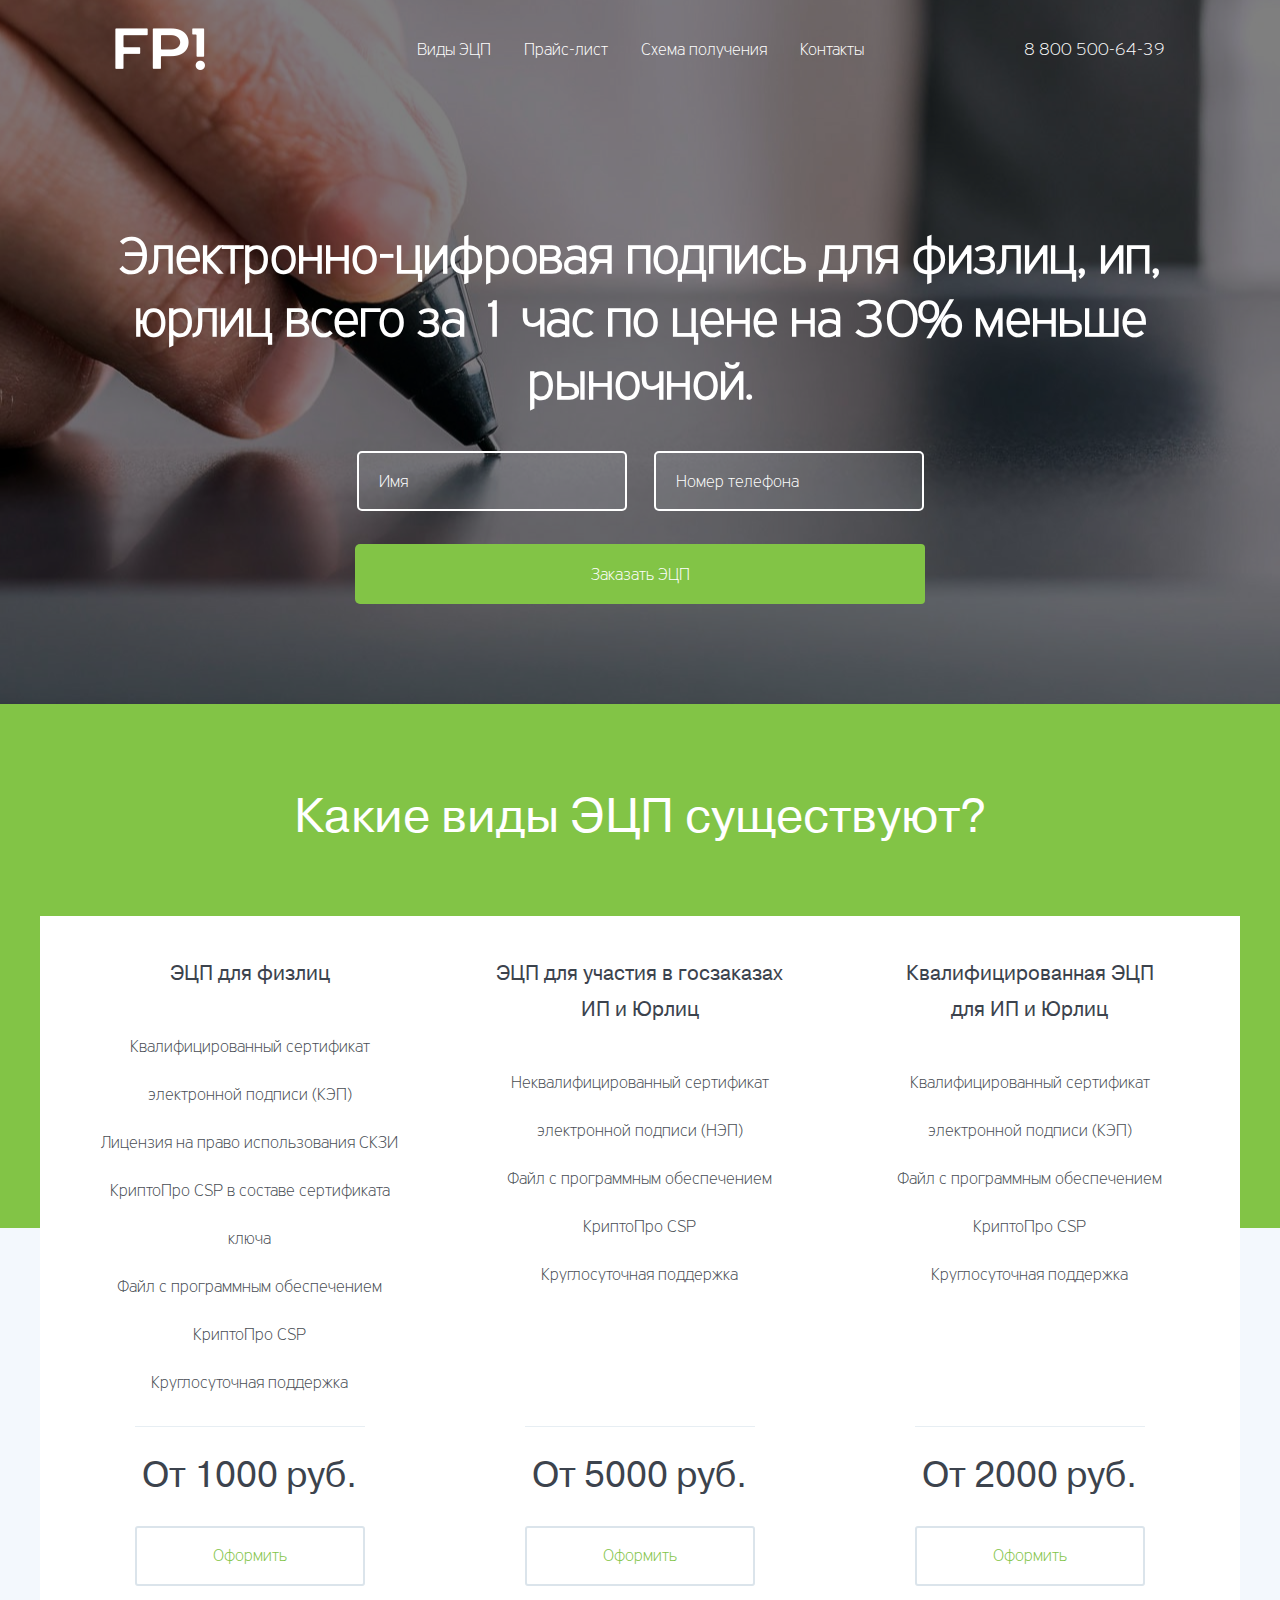
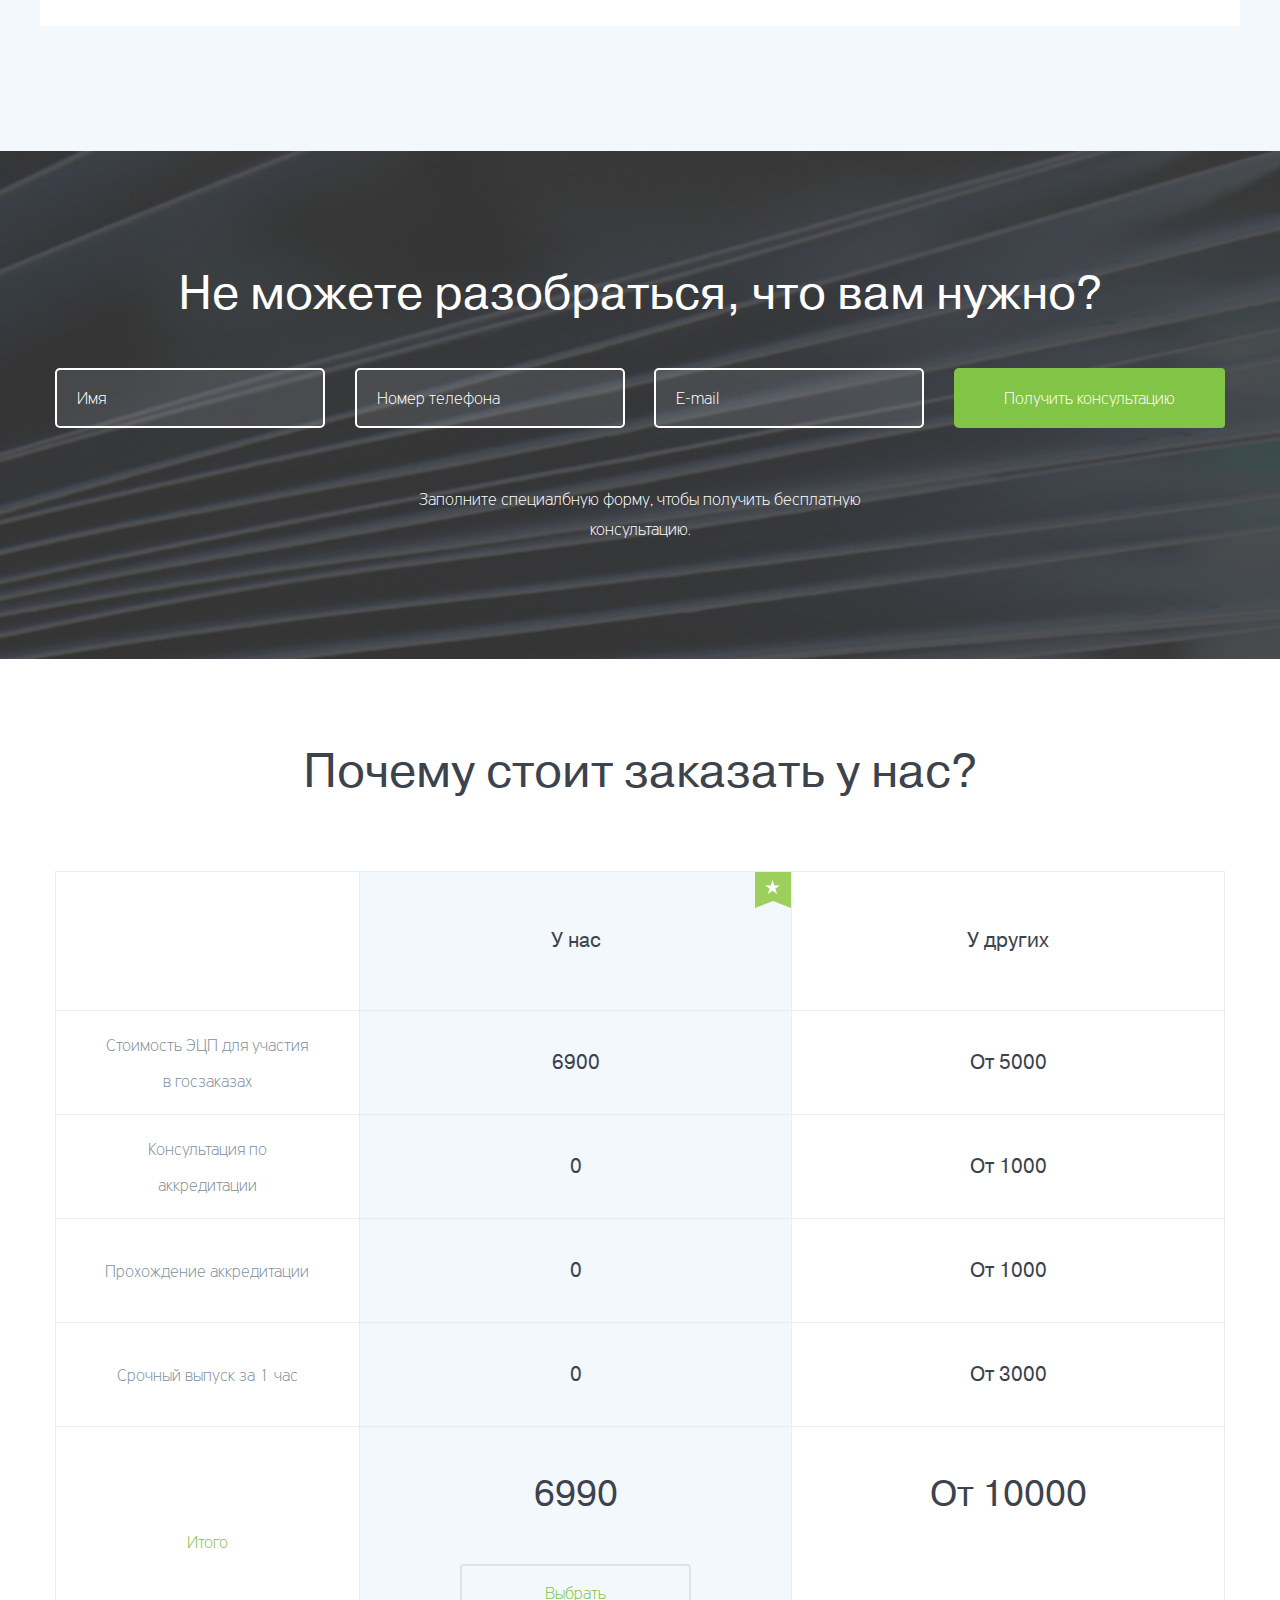
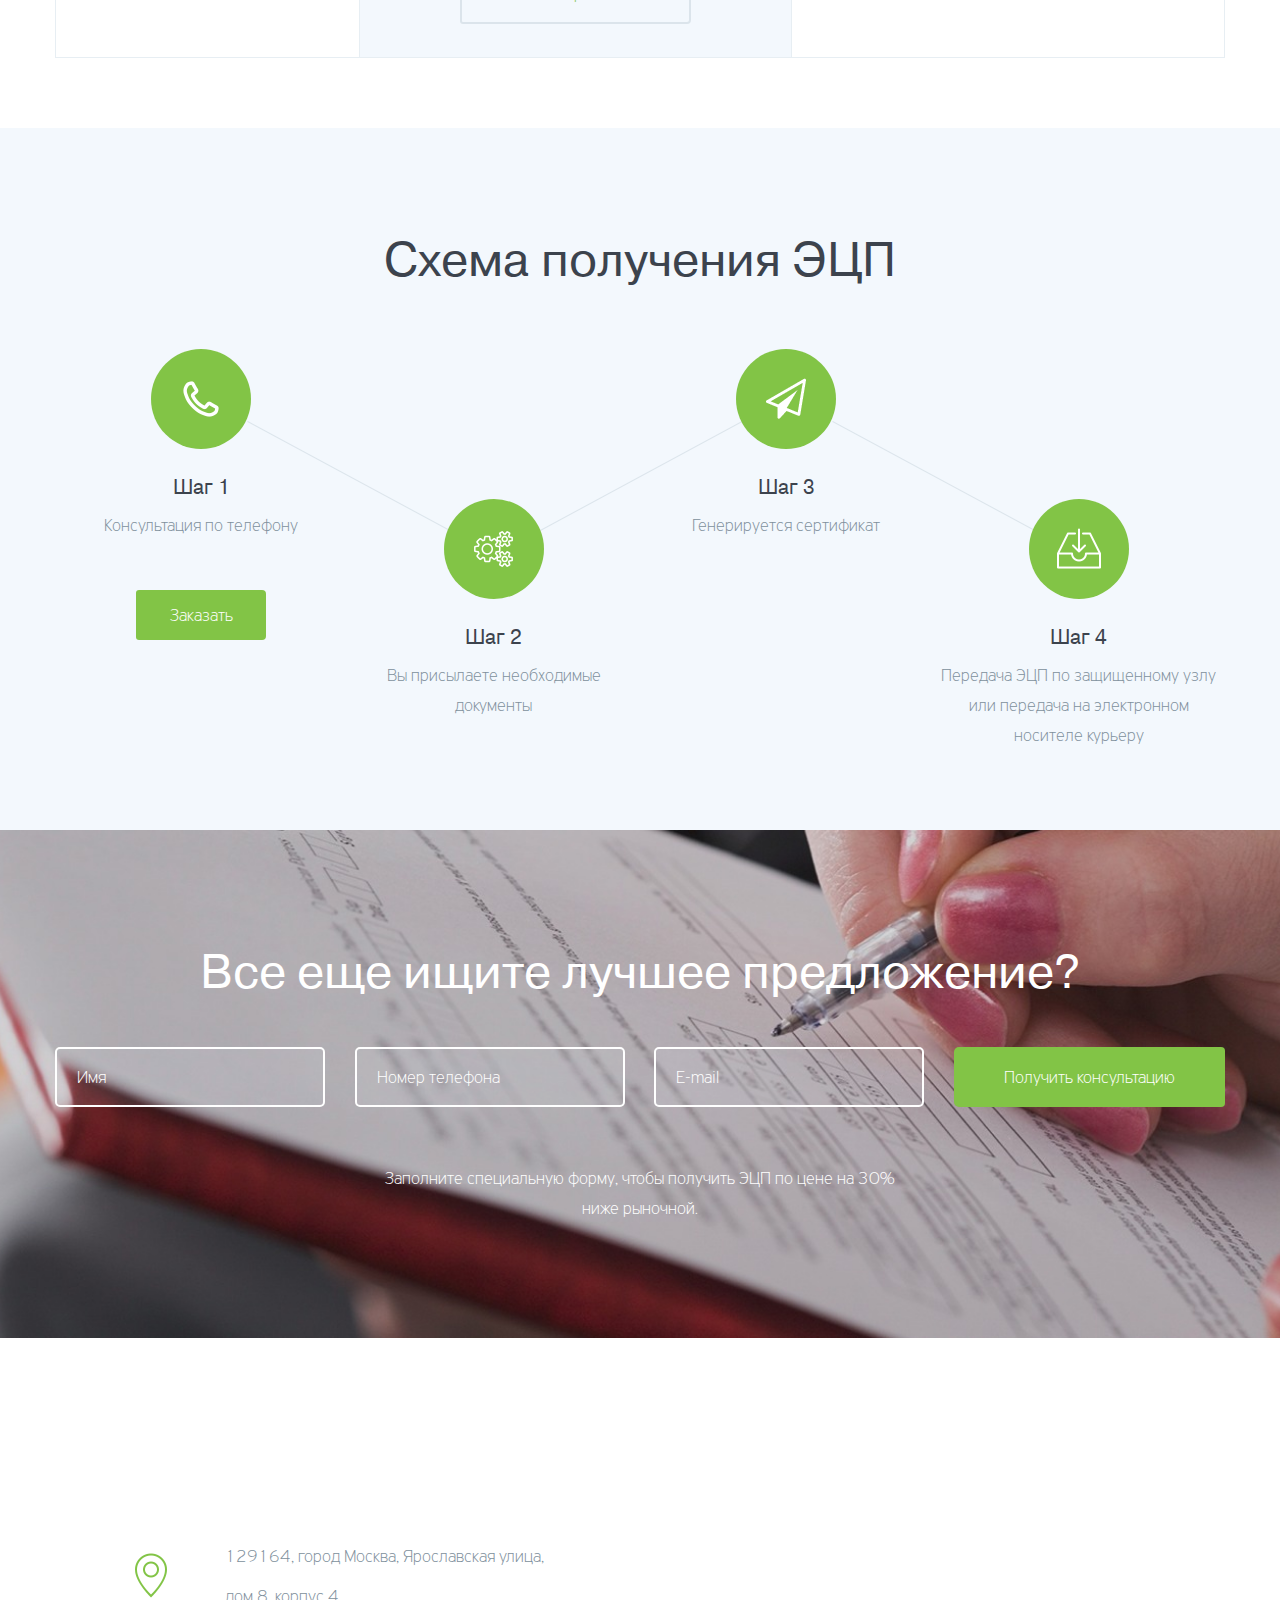
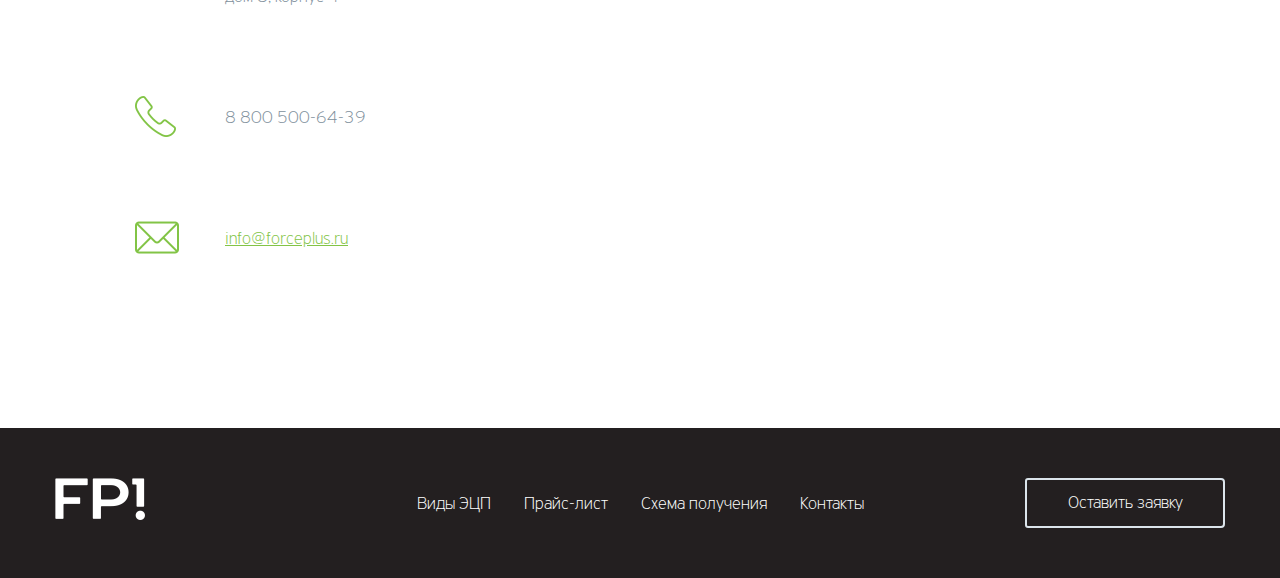
==== index.html @ 92a56b13 "v1 video" ====
<!DOCTYPE html>
<html lang="en">
<head>
	<meta charset="UTF-8">
	<meta http-equiv="X-UA-Compatible" content="IE=edge">
	<meta name="viewport" content="width=device-width">
	<title>video fp</title>
	<link rel="shortcut icon" href="favicon.ico" type="image/x-icon">
	<link rel="icon" href="favicon.ico" type="image/x-icon">
	<link rel="stylesheet" href="fonts/fonts.css">
	<link rel="stylesheet" href="css/style.css">
	<link rel="stylesheet" href="fancybox/jquery.fancybox.css">
	<script src="https://ajax.googleapis.com/ajax/libs/jquery/2.1.4/jquery.min.js"></script>
	<!--[if lt IE 9]>
	<script src="https://oss.maxcdn.com/html5shiv/3.7.2/html5shiv.min.js">
	</script><script src="https://oss.maxcdn.com/respond/1.4.2/respond.min.js"></script>
	<![endif]-->
</head>
<body>

	<header>
		<div class="black-line">
			<div class="wrapper">
				<ul class="nav">
					<li><a href="#c1" class="scr">Виды ЭЦП</a></li>
					<li><a href="#c2" class="scr">Прайс-лист</a></li>
					<li><a href="#c3" class="scr">Схема получения</a></li>
					<li><a href="#c4" class="scr">Контакты</a></li>
				</ul>
				<a href="index.html" class="logo"><img src="img/logo.png" alt="" width="90" height="42"></a>
				<a href="tel:88005006439" class="phone-number">8 800 500-64-39</a>
			</div>
		</div>
		<div class="wrapper">
			<h1>Электронно-цифровая подпись для физлиц, ип, юрлиц всего за 1 час по цене на 30% меньше рыночной.</h1>
			<form class="form header-form" method="post" id="feedback-valid-1" action="sendmail.php">
				<input type="text" name="name" placeholder="Имя">  
				<input type="tel" name="phone" class="mask" placeholder="Номер телефона"><br> 
				<input class="btn" type="submit" value="Заказать ЭЦП">
			</form>
		</div>


		<div class="video">
			<video id="video" autoplay loop="true" autoplay poster="img/header.jpg">
				<source src="video/mp4_version.mp4" type="video/mp4" />
				<source src="video/ogv_version.ogv" type="type='video/ogg" />
				<source src="video/webm_version.webm" type="type='video/webm" />
			</video>
    </header>

    <section class="section-1" id="c1">
     <div class="wrapper">
      <div class="title">Какие виды ЭЦП существуют?</div>
    </div>
    <div class="wrapper bg-color">
      <div class="w-33">
       <div class="head">ЭЦП для физлиц</div>
       <ul class="list-1">
        <li>Квалифицированный сертификат электронной подписи (КЭП)</li>
        <li> Лицензия на право использования СКЗИ КриптоПро CSP в составе сертификата ключа</li>
        <li>Файл с программным обеспечением</li>
        <li>КриптоПро CSP</li>
        <li>Круглосуточная поддержка</li>
      </ul>
      <div class="abs">
        <div class="price">От 1000 руб.</div>
        <a href="#call" class="modal-form order js-type">Оформить</a>
      </div>
    </div>
    <div class="w-33">
     <div class="head">ЭЦП для участия в госзаказах ИП и Юрлиц</div>
     <ul class="list-1">
      <li>Неквалифицированный сертификат электронной подписи (НЭП)</li>
      <li>Файл с программным обеспечением</li>
      <li>КриптоПро CSP</li>
      <li>Круглосуточная поддержка</li>
    </ul>
    <div class="abs">
      <div class="price">От 5000 руб.</div>
      <a href="#call" class="modal-form order js-type">Оформить</a>
    </div>
  </div>
  <div class="w-33">
   <div class="head">Квалифицированная ЭЦП<br> для ИП и Юрлиц</div>
   <ul class="list-1">
    <li>Квалифицированный сертификат электронной подписи (КЭП)</li>
    <li>Файл с программным обеспечением</li>
    <li>КриптоПро CSP</li>
    <li>Круглосуточная поддержка</li>
  </ul>
  <div class="abs">
    <div class="price">От 2000 руб.</div>
    <a href="#call" class="modal-form order js-type">Оформить</a>
  </div>
</div>
</div>
</section>

<div class="section forms section-form-1">
 <div class="wrapper">
  <div class="title">Не можете разобраться, что вам нужно?</div>
  <form class="form land-f justify-c" method="post" id="feedback-valid-2" action="sendmail.php">
   <input type="text" name="name" placeholder="Имя">  
   <input type="tel" name="phone" class="mask" placeholder="Номер телефона">
   <input type="email" name="email" placeholder="E-mail">
   <input class="btn" type="submit" value="Получить консультацию">
 </form>
 <div class="notes">Заполните специалбную форму, чтобы получить бесплатную <br>консультацию.</div>
</div>
</div>

<section class="section-2" id="c2">
 <div class="wrapper">
  <div class="title">Почему стоит заказать у нас?</div>
  <table class="table">
   <tr>
    <td>&nbsp;</td>
    <td class="stl-1 edit">У нас</td>
    <td class="stl-2">У других</td>
  </tr>
  <tr>
    <td class="stl-0">Стоимость ЭЦП для участия <br>в госзаказах</td>
    <td class="stl-1">6900</td>
    <td class="stl-2">От 5000</td>
  </tr>
  <tr>
    <td class="stl-0">Консультация по <br>аккредитации</td>
    <td class="stl-1">0</td>
    <td class="stl-2">От 1000</td>
  </tr>
  <tr>
    <td class="stl-0">Прохождение аккредитации</td>
    <td class="stl-1">0</td>
    <td class="stl-2">От 1000</td>
  </tr>
  <tr>
    <td class="stl-0">Срочный выпуск за 1 час</td>
    <td class="stl-1">0</td>
    <td class="stl-2">От 3000</td>
  </tr>
  <tr>
    <td rowspan="2" class="result">Итого</td>
    <td class="stl-1"><span class="price-2">6990</span></td>
    <td class="stl-2"><span class="price-2">От 10000</span></td>
  </tr>
  <tr>
    <td class="stl-1"><a href="#call" data-val="6990" class="modal-form choose js-wh">Выбрать</a></td>
    <td class="stl-2"><!-- <a href="#call" data-val="10000" class="modal-form choose js-wh">Выбрать</a> --></td>
  </tr>
</table>
</div>
</section>

<section class="section-3" id="c3">
 <div class="wrapper">
  <div class="title">Схема получения ЭЦП</div>
  <div class="scheme clearfix">
   <div class="w-25">
    <div class="icon-c ic-1"></div>
    <div class="step">Шаг 1<span>Консультация по телефону</span></div>
    <a href="#call" data-val="Схема" class="modal-form order-1 js-wh">Заказать</a>
  </div>
  <div class="w-25">
    <div class="icon-c ic-2"></div>
    <div class="step">Шаг 2<span>Вы присылаете необходимые документы</span></div>
  </div>
  <div class="w-25">
    <div class="icon-c ic-3"></div>
    <div class="step">Шаг 3<span>Генерируется сертификат</span></div>
  </div>
  <div class="w-25">
    <div class="icon-c ic-4"></div>
    <div class="step">Шаг 4<span>Передача ЭЦП по защищенному узлу или передача на электронном носителе курьеру</span></div>
  </div>
</div>
</div>
</section>

<div class="section forms section-form-2">
 <div class="wrapper">
  <div class="title">Все еще ищите лучшее предложение?</div>
  <form class="form land-f justify-c" method="post" id="feedback-valid-3" action="sendmail.php">
   <input type="text" name="name" placeholder="Имя">  
   <input type="tel" name="phone" class="mask" placeholder="Номер телефона">
   <input type="email" name="email" placeholder="E-mail">
   <input class="btn" type="submit" value="Получить консультацию">
 </form>
 <div class="notes">Заполните специальную форму, чтобы получить ЭЦП по цене на 30% <br>ниже рыночной.</div>
</div>
</div>

<div class="map" id="c4">
 <div id="map-canvas"></div>
 <div class="wrapper">
  <div class="contact-block">
   <ul class="address">
    <li class="i-1">129164, город Москва, Ярославская улица, дом 8, корпус 4</li>
    <li class="i-2">8 800 500-64-39</li>
    <li class="i-3"><a href="mailto:info@forceplus.ru">info@forceplus.ru</a></li>
  </ul>
</div>
</div>
</div>

<footer class="black-line">
 <div class="wrapper">
  <ul class="nav">
   <li><a href="#c1" class="scr">Виды ЭЦП</a></li>
   <li><a href="#c2" class="scr">Прайс-лист</a></li>
   <li><a href="#c3" class="scr">Схема получения</a></li>
   <li><a href="#c4" class="scr">Контакты</a></li>
 </ul>
 <a href="index.html" class="logo"><img src="img/logo.png" alt="" width="90" height="42"></a>
 <a href="#call" class="modal-form phone-number btn-1">Оставить заявку</a>
</div>
</footer>

<div id="call" class="form-all hide">
 <img src="img/fthx.jpg" alt="" class="l-b" width="460" height="560">
 <form class="form land-f" method="post" id="feedback-valid-4" action="sendmail.php">
  <div class="n-form">Оставьте заявку <span>Заполните специальную форму, и мы<br>свяжемся с вами в ближайшее время.</span></div>
  <input type="text" name="name" placeholder="Имя">  
  <input type="tel" name="phone" class="mask" placeholder="Номер телефона">
  <input type="email" name="email" placeholder="E-mail">
  <input type="hidden" value="" class="js-val" name="inp">
  <input class="btn" type="submit" value="Оставить заявку">
</form>
</div>


<script src="fancybox/jquery.fancybox.pack.js"></script>
<script src="js/check_ajax.js"></script>       
<script src="js/jquery.maskedinput.js"></script>   
<script src="js/jquery.form.js"></script>       
<script src="js/jquery.validate.js"></script>     
<script src="js/main.js"></script>
<script src="https://api-maps.yandex.ru/2.0-stable/?load=package.standard&lang=ru-RU" type="text/javascript"></script>
<script src="js/yandex.js"></script>
</body>
</html>
---- fonts/fonts.css ----
@font-face {
  font-family: 'PFHighwaySansPro-Thin';
  src: url('PFHighwaySansPro-Thin.woff') format('woff'),
       url('PFHighwaySansPro-Thin.ttf') format('truetype'),
       url('PFHighwaySansPro-Thin.svg#PFHighwaySansPro-Thin') format('svg');
  font-weight: normal;
  font-style: normal;
}


@font-face {
  font-family: 'PragmaticaWeb-Book';
  src: url('PragmaticaWeb-Book.woff') format('woff'),
       url('PragmaticaWeb-Book.ttf') format('truetype'),
       url('PragmaticaWeb-Book.svg#PragmaticaWeb-Book') format('svg');
  font-weight: normal;
  font-style: normal;
}
---- css/style.css ----
/*@import url(https://fonts.googleapis.com/css?family=Roboto:500&subset=latin,cyrillic);
*//*! normalize.css v4.1.1 | MIT License | github.com/necolas/normalize.css */
/**
 * 1. Change the default font family in all browsers (opinionated).
 * 2. Prevent adjustments of font size after orientation changes in IE and iOS.
 */
 html {
 	font-family: sans-serif;
 	/* 1 */
 	-ms-text-size-adjust: 100%;
 	/* 2 */
 	-webkit-text-size-adjust: 100%;
 	/* 2 */
 }

/**
 * Remove the margin in all browsers (opinionated).
 */
 body {
 	margin: 0;
 }

/* HTML5 display definitions
========================================================================== */
/**
 * Add the correct display in IE 9-.
 * 1. Add the correct display in Edge, IE, and Firefox.
 * 2. Add the correct display in IE.
 */
 article,
 aside,
 details,
 figcaption,
 figure,
 footer,
 header,
 main,
 menu,
 nav,
 section,
 summary {
 	/* 1 */
 	display: block;
 }

/**
 * Add the correct display in IE 9-.
 */
 audio,
 canvas,
 progress,
 video {
 	display: inline-block;
 }

/**
 * Add the correct display in iOS 4-7.
 */
 audio:not([controls]) {
 	display: none;
 	height: 0;
 }

/**
 * Add the correct vertical alignment in Chrome, Firefox, and Opera.
 */
 progress {
 	vertical-align: baseline;
 }

/**
 * Add the correct display in IE 10-.
 * 1. Add the correct display in IE.
 */
 template,
 [hidden] {
 	display: none;
 }

/* Links
========================================================================== */
/**
 * 1. Remove the gray background on active links in IE 10.
 * 2. Remove gaps in links underline in iOS 8+ and Safari 8+.
 */
 a {
 	background-color: transparent;
 	/* 1 */
 	-webkit-text-decoration-skip: objects;
 	/* 2 */
 }

/**
 * Remove the outline on focused links when they are also active or hovered
 * in all browsers (opinionated).
 */
 a:active,
 a:hover {
 	outline-width: 0;
 }

/* Text-level semantics
========================================================================== */
/**
 * 1. Remove the bottom border in Firefox 39-.
 * 2. Add the correct text decoration in Chrome, Edge, IE, Opera, and Safari.
 */
 abbr[title] {
 	border-bottom: none;
 	/* 1 */
 	text-decoration: underline;
 	/* 2 */
 	text-decoration: underline dotted;
 	/* 2 */
 }

/**
 * Prevent the duplicate application of `bolder` by the next rule in Safari 6.
 */
 b,
 strong {
 	font-weight: inherit;
 }

/**
 * Add the correct font weight in Chrome, Edge, and Safari.
 */
 b,
 strong {
 	font-weight: bolder;
 }

/**
 * Add the correct font style in Android 4.3-.
 */
 dfn {
 	font-style: italic;
 }

/**
 * Correct the font size and margin on `h1` elements within `section` and
 * `article` contexts in Chrome, Firefox, and Safari.
 */
 h1 {
 	font-size: 2em;
 	margin: 0.67em 0;
 }

/**
 * Add the correct background and color in IE 9-.
 */
 mark {
 	background-color: #ff0;
 	color: #000;
 }

/**
 * Add the correct font size in all browsers.
 */
 small {
 	font-size: 80%;
 }

/**
 * Prevent `sub` and `sup` elements from affecting the line height in
 * all browsers.
 */
 sub,
 sup {
 	font-size: 75%;
 	line-height: 0;
 	position: relative;
 	vertical-align: baseline;
 }

 sub {
 	bottom: -0.25em;
 }

 sup {
 	top: -0.5em;
 }

/* Embedded content
========================================================================== */
/**
 * Remove the border on images inside links in IE 10-.
 */
 img {
 	border-style: none;
 }

/**
 * Hide the overflow in IE.
 */
 svg:not(:root) {
 	overflow: hidden;
 }

/* Grouping content
========================================================================== */
/**
 * 1. Correct the inheritance and scaling of font size in all browsers.
 * 2. Correct the odd `em` font sizing in all browsers.
 */
 code,
 kbd,
 pre,
 samp {
 	font-family: monospace, monospace;
 	/* 1 */
 	font-size: 1em;
 	/* 2 */
 }

/**
 * Add the correct margin in IE 8.
 */
 figure {
 	margin: 1em 40px;
 }

/**
 * 1. Add the correct box sizing in Firefox.
 * 2. Show the overflow in Edge and IE.
 */
 hr {
 	box-sizing: content-box;
 	/* 1 */
 	height: 0;
 	/* 1 */
 	overflow: visible;
 	/* 2 */
 }

/* Forms
========================================================================== */
/**
 * 1. Change font properties to `inherit` in all browsers (opinionated).
 * 2. Remove the margin in Firefox and Safari.
 */
 button,
 input,
 select,
 textarea {
 	font: inherit;
 	/* 1 */
 	margin: 0;
 	/* 2 */
 }

/**
 * Restore the font weight unset by the previous rule.
 */
 optgroup {
 	font-weight: bold;
 }

/**
 * Show the overflow in IE.
 * 1. Show the overflow in Edge.
 */
 button,
 input {
 	/* 1 */
 	overflow: visible;
 }

/**
 * Remove the inheritance of text transform in Edge, Firefox, and IE.
 * 1. Remove the inheritance of text transform in Firefox.
 */
 button,
 select {
 	/* 1 */
 	text-transform: none;
 }

/**
 * 1. Prevent a WebKit bug where (2) destroys native `audio` and `video`
 *    controls in Android 4.
 * 2. Correct the inability to style clickable types in iOS and Safari.
 */
 button,
 html [type="button"],
 [type="reset"],
 [type="submit"] {
 	-webkit-appearance: button;
 	/* 2 */
 }

/**
 * Remove the inner border and padding in Firefox.
 */
 button::-moz-focus-inner,
 [type="button"]::-moz-focus-inner,
 [type="reset"]::-moz-focus-inner,
 [type="submit"]::-moz-focus-inner {
 	border-style: none;
 	padding: 0;
 }

/**
 * Restore the focus styles unset by the previous rule.
 */
 button:-moz-focusring,
 [type="button"]:-moz-focusring,
 [type="reset"]:-moz-focusring,
 [type="submit"]:-moz-focusring {
 	outline: 1px dotted ButtonText;
 }

/**
 * Change the border, margin, and padding in all browsers (opinionated).
 */
 fieldset {
 	border: 1px solid #c0c0c0;
 	margin: 0 2px;
 	padding: 0.35em 0.625em 0.75em;
 }

/**
 * 1. Correct the text wrapping in Edge and IE.
 * 2. Correct the color inheritance from `fieldset` elements in IE.
 * 3. Remove the padding so developers are not caught out when they zero out
 *    `fieldset` elements in all browsers.
 */
 legend {
 	box-sizing: border-box;
 	/* 1 */
 	color: inherit;
 	/* 2 */
 	display: table;
 	/* 1 */
 	max-width: 100%;
 	/* 1 */
 	padding: 0;
 	/* 3 */
 	white-space: normal;
 	/* 1 */
 }

/**
 * Remove the default vertical scrollbar in IE.
 */
 textarea {
 	overflow: auto;
 }

/**
 * 1. Add the correct box sizing in IE 10-.
 * 2. Remove the padding in IE 10-.
 */
 [type="checkbox"],
 [type="radio"] {
 	box-sizing: border-box;
 	/* 1 */
 	padding: 0;
 	/* 2 */
 }

/**
 * Correct the cursor style of increment and decrement buttons in Chrome.
 */
 [type="number"]::-webkit-inner-spin-button,
 [type="number"]::-webkit-outer-spin-button {
 	height: auto;
 }

/**
 * 1. Correct the odd appearance in Chrome and Safari.
 * 2. Correct the outline style in Safari.
 */
 [type="search"] {
 	-webkit-appearance: textfield;
 	/* 1 */
 	outline-offset: -2px;
 	/* 2 */
 }

/**
 * Remove the inner padding and cancel buttons in Chrome and Safari on OS X.
 */
 [type="search"]::-webkit-search-cancel-button,
 [type="search"]::-webkit-search-decoration {
 	-webkit-appearance: none;
 }

/**
 * Correct the text style of placeholders in Chrome, Edge, and Safari.
 */
 ::-webkit-input-placeholder {
 	color: inherit;
 	opacity: 1;
 }

/**
 * 1. Correct the inability to style clickable types in iOS and Safari.
 * 2. Change font properties to `inherit` in Safari.
 */
 ::-webkit-file-upload-button {
 	-webkit-appearance: button;
 	/* 1 */
 	font: inherit;
 	/* 2 */
 }

 ::-webkit-input-placeholder {
 	font-family: 'PFHighwaySansPro-Thin';
 	color: white;
 	font-size: 18px;
 }

 ::-moz-placeholder {
 	font-family: 'PFHighwaySansPro-Thin';
 	color: white;
 	font-size: 18px;
 }

 /* Firefox 19+ */
 :-moz-placeholder {
 	font-family: 'PFHighwaySansPro-Thin';
 	color: white;
 	font-size: 18px;
 }

 /* Firefox 18- */
 :-ms-input-placeholder {
 	font-family: 'PFHighwaySansPro-Thin';
 	color: white;
 	font-size: 18px;
 }

 .form-all ::-webkit-input-placeholder {
 	font-family: 'PFHighwaySansPro-Thin';
 	color: #b5c0ca;
 	font-size: 18px;
 }

 .form-all ::-moz-placeholder {
 	font-family: 'PFHighwaySansPro-Thin';
 	color: #b5c0ca;
 	font-size: 18px;
 }

 /* Firefox 19+ */
 .form-all :-moz-placeholder {
 	font-family: 'PFHighwaySansPro-Thin';
 	color: #b5c0ca;
 	font-size: 18px;
 }

 /* Firefox 18- */
 .form-all :-ms-input-placeholder {
 	font-family: 'PFHighwaySansPro-Thin';
 	color: #b5c0ca;
 	font-size: 18px;
 }

 * {
 	box-sizing: border-box;
 	-moz-box-sizing: border-box;
 	-webkit-box-sizing: border-box;
 }

 .inline-center {
 	text-align: center;
 }

 .left-t {
 	text-align: left;
 }

 .right-t {
 	text-align: right;
 }

 .right {
 	float: right !important;
 }

 .left {
 	float: left !important;
 }

 .clearfix:before, .clearfix:after {
 	content: "";
 	display: table;
 }

 .clearfix:after {
 	clear: both;
 }

 .wrapper:before, .wrapper:after {
 	content: '';
 	display: table;
 }

 .wrapper:after {
 	clear: both;
 }

 .flow-hidden {
 	overflow: hidden;
 }

 body {
 	position: relative;
 	color: #fff;
 	font-family: 'PFHighwaySansPro-Thin';
 	min-width: 1200px;
 }

 .justify-c {
 	font-size: 1px;
 	text-align: justify;
 }
 .justify-c:after {
 	content: '';
 	display: inline-block;
 	width: 100%;
 	height: 0;
 	overflow: hidden;
 }

 .hide {
 	display: none;
 }

 .modal {
 	width: 400px;
 	display: none;
 	padding-left: 40px;
 	padding-right: 40px;
 	font-size: 35px;
 	color: #fff;
 	background: #748fab;
 	text-align: center;
 	padding-bottom: 30px;
 	padding-top: 40px;
 }

 ul {
 	margin: 0;
 	padding: 0;
 }
 ul li {
 	list-style-type: none;
 }

 .wrapper {
 	width: 1200px;
 	margin: 0 auto;
 	padding: 0 15px;
 	position: relative;
 	color: #fff;
 	font-family: 'PFHighwaySansPro-Thin';
 }

 input:not([type=submit]) {
 	width: 270px;
 	height: 60px;
 	padding: 0 10px 0 20px;
 	display: inline-block;
 	background-color: rgba(238, 243, 251, 0.1);
 	outline: none;
 	border: 2px solid white;
 	font-family: 'PFHighwaySansPro-Thin';
 	color: white;
 	font-size: 18px;
 	border-radius: 5px;
 }

 input[type=submit] {
 	display: inline-block;
 	outline: none;
 	border: none;
 	background-color: #82c446;
 	font-family: 'PFHighwaySansPro-Thin';
 	color: white;
 	font-size: 18px;
 	cursor: pointer;
 	border-radius: 5px 4px 4px 5px;
 	position: relative;
 	-webkit-transition: all .15s ease;
 	-moz-transition: all .15s ease;
 	-o-transition: all .15s ease;
 	transition: all .15s ease;
 }
 input[type=submit]:hover {
 	background: #6db82a;
 }
 input[type=submit]:active {
 	-webkit-transform: translateY(1px);
 	-ms-transform: translateY(1px);
 	transform: translateY(1px);
 }

 input.error {
 	border: 2px solid red !important;
 }

 header {
 	position: relative;
 	background: url(../img/header.jpg) center 0 no-repeat;
 	background-size: cover;
 	padding-bottom: 100px;
 }
 header h1 {
 	font-size: 55px;
 	margin: 125px 0 39px;
 	font-family: 'PFHighwaySansPro-Thin';
 	/*font-family: 'Roboto', sans-serif;*/
 	/*font-weight: 500;*/
 	text-align: center;
 }

 header .black-line {
 	background-color: transparent;
 }

 .black-line {
 	background-color: #231f20;
 	padding: 28px 0;
 }

 .logo {
 	float: left;
 	display: block;
 	text-decoration: none;
 	position: relative;
 	z-index: 2;
 }
 .logo img {
 	display: block;
 }

 .phone-number {
 	text-decoration: none;
 	color: #fff;
 	float: right;
 	font-size: 18px;
 	padding: 11px 0;
 	position: relative;
 	z-index: 2;
 }
 .phone-number:hover {
 	text-decoration: underline;
 }

 .nav {
 	position: absolute;
 	padding: 11px 0;
 	width: 100%;
 	left: 0;
 	right: 0;
 	top: 0;
 	text-align: center;
 }
 .nav li {
 	display: inline-block;
 	margin: 0 15px;
 }
 .nav li a {
 	color: white;
 	font-size: 18px;
 	text-decoration: none;
 }
 .nav li a:hover {
 	text-decoration: underline;
 }

 .header-form {
 	text-align: center;
 }
 .header-form input:not([type=submit]) {
 	margin: 0 12px 33px;
 }
 .header-form input[type=submit] {
 	width: 570px;
 	height: 60px;
 }

 .title {
 	font-size: 48px;
 	text-align: center;
 	font-family: 'PragmaticaWeb-Book';
 }

 .section-1 {
 	position: relative;
 	padding-bottom: 125px;
 }
 .section-1 .wrapper {
 	z-index: 2;
 }
 .section-1 .title {
 	padding: 80px 0 65px;
 }
 .section-1:before, .section-1:after {
 	z-index: 1;
 	content: '';
 	position: absolute;
 	width: 100%;
 	height: 50%;
 	left: 0;
 	right: 0;
 }
 .section-1:before {
 	top: 0;
 	background-color: #82c446;
 }
 .section-1:after {
 	bottom: 0;
 	background-color: #f3f8fd;
 }

 .w-33 {
 	width: 33.33%;
 	float: left;
 }

 .bg-color {
 	z-index: 2;
 	background: #fff;
 	text-align: center;
 }
 .bg-color .head {
 	margin-bottom: 30px;
 }
 .bg-color .w-33 {
 	padding: 40px 40px 220px;
 	position: relative;
 }
 .bg-color .abs {
 	position: absolute;
 	bottom: 40px;
 	width: 100%;
 	left: 0;
 }
 .bg-color .price {
 	position: relative;
 	padding-top: 32px;
 	margin-bottom: 32px;
 }
 .bg-color .price:before {
 	content: '';
 	position: absolute;
 	display: block;
 	width: 230px;
 	height: 1px;
 	background-color: #e7eef3;
 	margin: 0 auto;
 	top: 0;
 	left: 0;
 	right: 0;
 }

 .head {
 	color: #3c434d;
 	font-size: 20px;
 	line-height: 36px;
 	font-family: 'PragmaticaWeb-Book';
 }

 .list-1 li {
 	color: #484d53;
 	font-size: 18px;
 	line-height: 48px;
 }

 .price {
 	color: #3c434d;
 	font-size: 36px;
 	line-height: 36px;
 	font-family: 'PragmaticaWeb-Book';
 }

 .order {
 	width: 230px;
 	height: 60px;
 	line-height: 55px;
 	border: 2px solid #dbe4eb;
 	border-radius: 3px;
 	text-decoration: none;
 	display: inline-block;
 	color: #82c446;
 	font-size: 18px;
 	font-family: 'PFHighwaySansPro-Thin';
 	-webkit-transition: all .15s ease;
 	-moz-transition: all .15s ease;
 	-o-transition: all .15s ease;
 	transition: all .15s ease;
 }
 .order:hover {
 	background-color: #82c446;
 	color: white;
 	border: 2px solid #82c446;
 }
 .order:active {
 	-webkit-transform: translateY(1px);
 	-ms-transform: translateY(1px);
 	transform: translateY(1px);
 }

 .section-form-1 {
 	background: url(../img/bg-1.jpg) center top no-repeat;
 	background-size: cover;
 }

 .land-f {
 	padding-top: 40px;
 }
 .land-f input[type=submit] {
 	width: 271px;
 	height: 60px;
 }

 .forms {
 	padding: 110px 0 115px;
 }
 .forms .notes {
 	padding-top: 55px;
 }

 .notes {
 	font-size: 18px;
 	line-height: 30px;
 	text-align: center;
 }

 .section-2 {
 	padding-top: 80px;
 	padding-bottom: 70px;
 }
 .section-2 .title {
 	color: #3c434c;
 }

 .table {
 	width: 100%;
 	margin-top: 65px;
 	text-align: center;
 	border-collapse: collapse;
 }
 .table tr:first-child td {
 	padding: 55px 10px;
 }
 .table tr:last-child td {
 	border-top: none;
 	padding: 33px 10px;
 }
 .table tr:nth-last-child(2) td:not(:first-child) {
 	border-bottom: none;
 	padding: 33px 10px 0;
 }
 .table .edit {
 	position: relative;
 }
 .table .edit:before {
 	content: '';
 	display: block;
 	position: absolute;
 	right: 0;
 	top: 0;
 	width: 36px;
 	height: 36px;
 	background: url(../img/edit.png) no-repeat;
 }
 .table td {
 	vertical-align: middle;
 	border: 1px solid #e7eef3;
 	height: 104px;
 }
 .table .stl-0 {
 	color: #80909c;
 	font-size: 18px;
 	line-height: 36px;
 }
 .table .stl-1 {
 	background-color: #f3f8fd;
 	width: 37%;
 	color: #3c434c;
 	font-size: 20px;
 	font-family: 'PragmaticaWeb-Book';
 }
 .table .stl-2 {
 	width: 37%;
 	color: #3c434c;
 	font-size: 20px;
 	font-family: 'PragmaticaWeb-Book';
 }
 .table .result {
 	color: #82c446;
 	font-size: 18px;
 }
 .table .price-2 {
 	font-size: 36px;
 }
 .table .choose {
 	display: inline-block;
 	text-decoration: none;
 	width: 231px;
 	height: 60px;
 	line-height: 55px;
 	border: 2px solid #dbe4eb;
 	border-radius: 3px 4px 4px 3px;
 	color: #82c446;
 	font-size: 18px;
 	font-family: 'PFHighwaySansPro-Thin';
 	text-align: center;
 	-webkit-transition: all .15s ease;
 	-moz-transition: all .15s ease;
 	-o-transition: all .15s ease;
 	transition: all .15s ease;
 }
 .table .choose:hover {
 	background-color: #82c446;
 	color: white;
 	border: 2px solid #82c446;
 }
 .table .choose:active {
 	-webkit-transform: translateY(1px);
 	-ms-transform: translateY(1px);
 	transform: translateY(1px);
 }

 .section-3 {
 	padding: 100px 0 80px;
 	background-color: #f3f8fd;
 }
 .section-3 .title {
 	color: #3c434d;
 }

 .scheme {
 	padding-top: 54px;
 }
 .scheme .w-25:nth-child(odd) .icon-c:before {
 	background: url(../img/line-d.png) no-repeat;
 	right: -205px;
 	top: 72px;
 }
 .scheme .w-25:nth-child(even) {
 	margin-top: 150px;
 }
 .scheme .w-25:nth-child(even) .icon-c:before {
 	background: url(../img/line-up.png) no-repeat;
 	right: -205px;
 	bottom: 68px;
 }
 .scheme .w-25:nth-child(4) .icon-c:before {
 	display: none;
 }
 .scheme .step {
 	color: #3c434d;
 	font-size: 20px;
 	font-family: 'PragmaticaWeb-Book';
 }
 .scheme .step span {
 	display: block;
 	color: #80909c;
 	font-size: 18px;
 	line-height: 30px;
 	font-family: 'PFHighwaySansPro-Thin';
 	margin-top: 8px;
 }
 .scheme .order-1 {
 	margin-top: 50px;
 	position: relative;
 	text-decoration: none;
 	display: inline-block;
 	text-align: center;
 	color: white;
 	font-size: 18px;
 	width: 130px;
 	line-height: 50px;
 	background-color: #82c446;
 	border-radius: 3px 4px 4px 3px;
 	font-family: 'PFHighwaySansPro-Thin';
 }
 .scheme .order-1:hover {
 	background: #6db82a;
 }
 .scheme .order-1:active {
 	-webkit-transform: translateY(1px);
 	-ms-transform: translateY(1px);
 	transform: translateY(1px);
 }

 .w-25 {
 	width: 25%;
 	float: left;
 	text-align: center;
 }

 .icon-c {
 	width: 100px;
 	height: 100px;
 	margin-left: auto;
 	margin-right: auto;
 	margin-bottom: 25px;
 	position: relative;
 	z-index: 2;
 }
 .icon-c:before {
 	content: '';
 	display: block;
 	position: absolute;
 	width: 209px;
 	height: 113px;
 	z-index: 1;
 }
 .icon-c:after {
 	content: '';
 	display: block;
 	position: absolute;
 	top: 0;
 	margin-left: auto;
 	margin-right: auto;
 	left: 0;
 	right: 0;
 	width: 100px;
 	height: 100px;
 	background-color: #82c446;
 	z-index: 2;
 	border-radius: 50%;
 	background-position: center center;
 	background-repeat: no-repeat;
 }

 .ic-1:after {
 	background-image: url(../img/icon-1.png);
 }

 .ic-2:after {
 	background-image: url(../img/icon-2.png);
 }

 .ic-3:after {
 	background-image: url(../img/icon-3.png);
 }

 .ic-4:after {
 	background-image: url(../img/icon-4.png);
 }

 .section-form-2 {
 	background: url(../img/bg-2.jpg) center top no-repeat;
 	background-size: cover;
 }

 .map {
 	height: 690px;
 	position: relative;
 	z-index: 1;
 }
 .map #map-canvas {
 	height: 690px;
 	position: absolute;
 	width: 100%;
 	left: 0;
 	right: 0;
 	top: 0;
 	z-index: 2;
 }

 .contact-block {
 	position: relative;
 	margin-top: 120px;
 	z-index: 3;
 	width: 570px;
 	background-color: white;
 	padding: 70px 80px;
 }
 .contact-block li {
 	color: #80909c;
 	font-size: 18px;
 	line-height: 40px;
 	padding-left: 90px;
 	padding-top: 8px;
 	padding-bottom: 8px;
 	margin-bottom: 65px;
 }
 .contact-block li a {
 	color: #82c446;
 	font-size: 18px;
 	text-decoration: underline;
 }
 .contact-block li a:hover {
 	text-decoration: none;
 }
 .contact-block li:last-child {
 	margin-bottom: 0;
 }
 .contact-block li.i-1 {
 	background: url(../img/i-1.png) left center no-repeat;
 }
 .contact-block li.i-2 {
 	background: url(../img/i-2.png) left center no-repeat;
 }
 .contact-block li.i-3 {
 	background: url(../img/i-3.png) left center no-repeat;
 }

 footer.black-line {
 	padding: 50px 0;
 }
 footer.black-line .nav {
 	padding: 15px 0;
 }
 footer.black-line .btn-1 {
 	text-decoration: none;
 	display: inline-block;
 	width: 200px;
 	height: 50px;
 	line-height: 45px;
 	border: 2px solid #dbe4eb;
 	border-radius: 3px 4px 4px 3px;
 	padding: 0;
 	text-align: center;
 	color: #fff;
 	-webkit-transition: all .15s ease;
 	-moz-transition: all .15s ease;
 	-o-transition: all .15s ease;
 	transition: all .15s ease;
 }
 footer.black-line .btn-1:hover {
 	background: #dbe4eb;
 	color: #000;
 	border: 2px solid #dbe4eb;
 }
 footer.black-line .btn-1:active {
 	-webkit-transform: translateY(1px);
 	-ms-transform: translateY(1px);
 	transform: translateY(1px);
 }

 .form-all {
 	width: 1170px;
 	height: 678px;
 	padding-top: 75px;
 	padding-right: 15px;
 	background-color: white;
 	text-align: center;
 	position: relative;
 }
 .form-all .form {
 	margin-left: 600px;
 	text-align: left;
 }
 .form-all .l-b {
 	position: absolute;
 	bottom: 0;
 	left: 0;
 	display: block;
 }
 .form-all .n-form {
 	font-family: 'PragmaticaWeb-Book';
 	color: #40454e;
 	font-size: 36px;
 }
 .form-all .n-form span {
 	margin-top: 15px;
 	margin-bottom: 21px;
 	display: block;
 	color: #848f9a;
 	font-size: 24px;
 	line-height: 36px;
 	font-family: 'PFHighwaySansPro-Thin';
 }
 .form-all input {
 	margin-bottom: 11px;
 }
 .form-all input:not([type=submit]) {
 	margin-bottom: 28px;
 	color: #000;
 	font-family: 'PFHighwaySansPro-Thin';
 	font-size: 18px;
 	width: 370px;
 	height: 60px;
 	border: 2px solid #dde3ea;
 	border-radius: 3px;
 	background: #fff;
 }
 .form-all input[type=submit] {
 	margin-bottom: 0px;
 	margin-top: 0px;
 	width: 200px;
 }

 header .wrapper {
 	z-index: 2;
 	width: 1080px;
 }

 .video {
 	display: none;
 }

 @media only screen and (min-width: 740px) {
 	.video {
 		display: block;
 		position: absolute;
 		z-index: 1;
 		width: 100%;
 		margin: 0 auto;
 		top: 0;
 		height: 708px;
 		overflow: hidden;
 	}

 	.video video {
 		min-width: 100%;
 		min-height: 100%;
 		width: auto;
 		height: auto;
 		position: absolute;
 		top: 50%;
 		left: 50%;
 		-webkit-transform: translate(-50%, -50%);
 		-ms-transform: translate(-50%, -50%);
 		transform: translate(-50%, -50%);
 	}

 	.video:after {
 		content: '';
 		display: block;
 		position: absolute;
 		left: 0;
 		top: 0;
 		width: 100%;
 		height: 100%;
 		z-index: 2;
 		background: rgba(0, 0, 0, 0.5);
 	}
 }
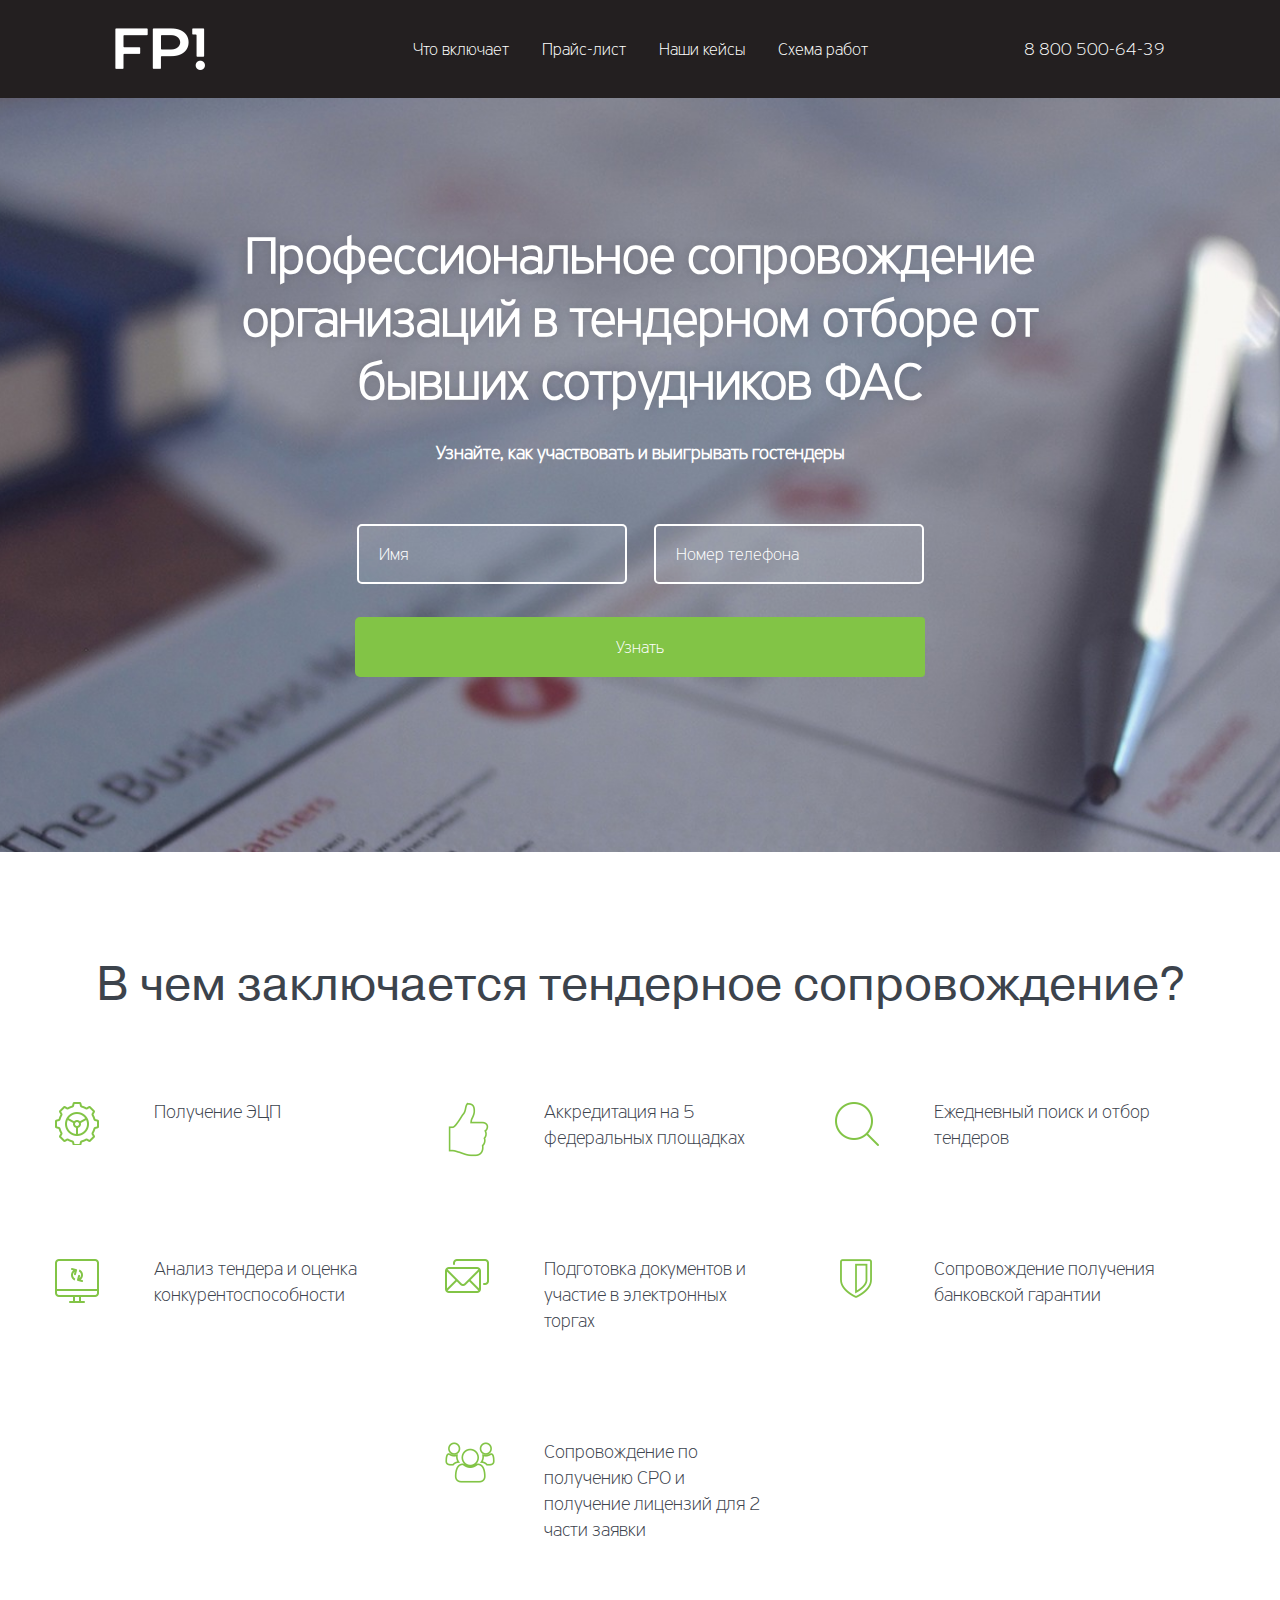
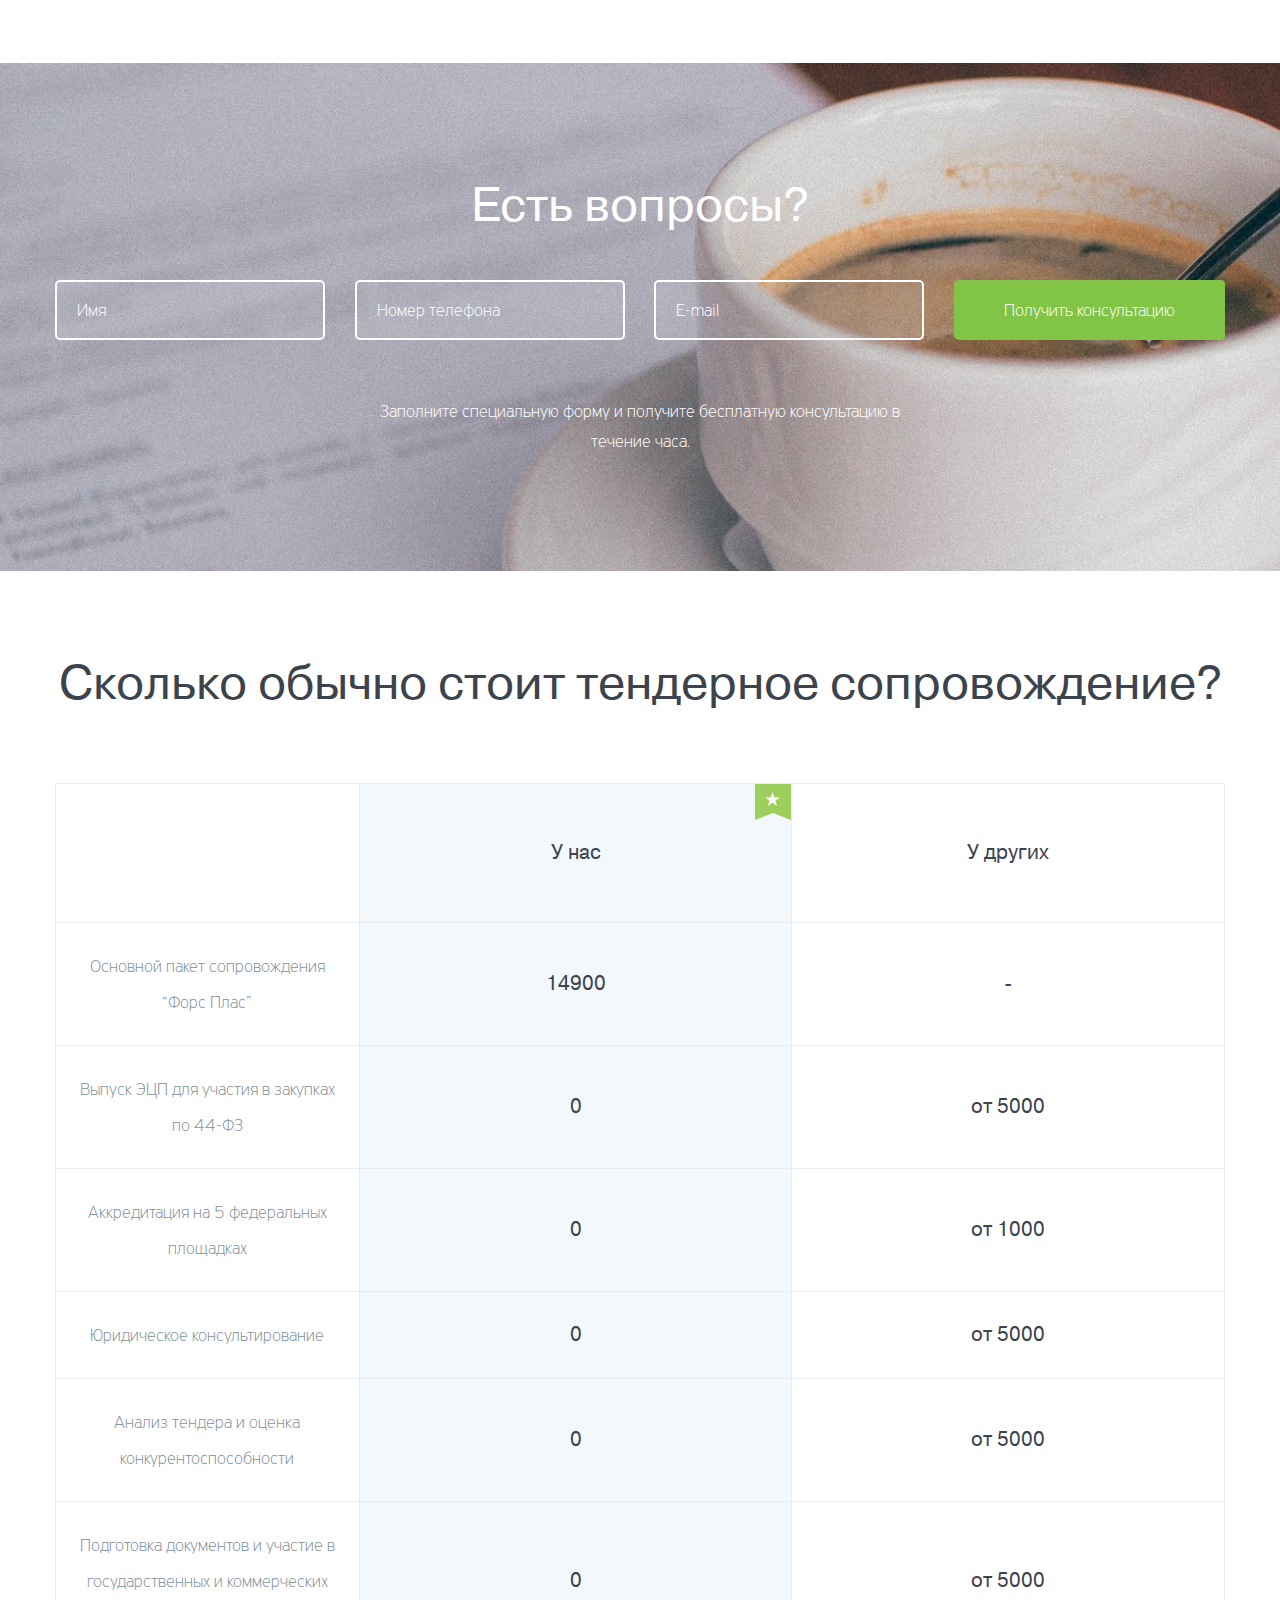
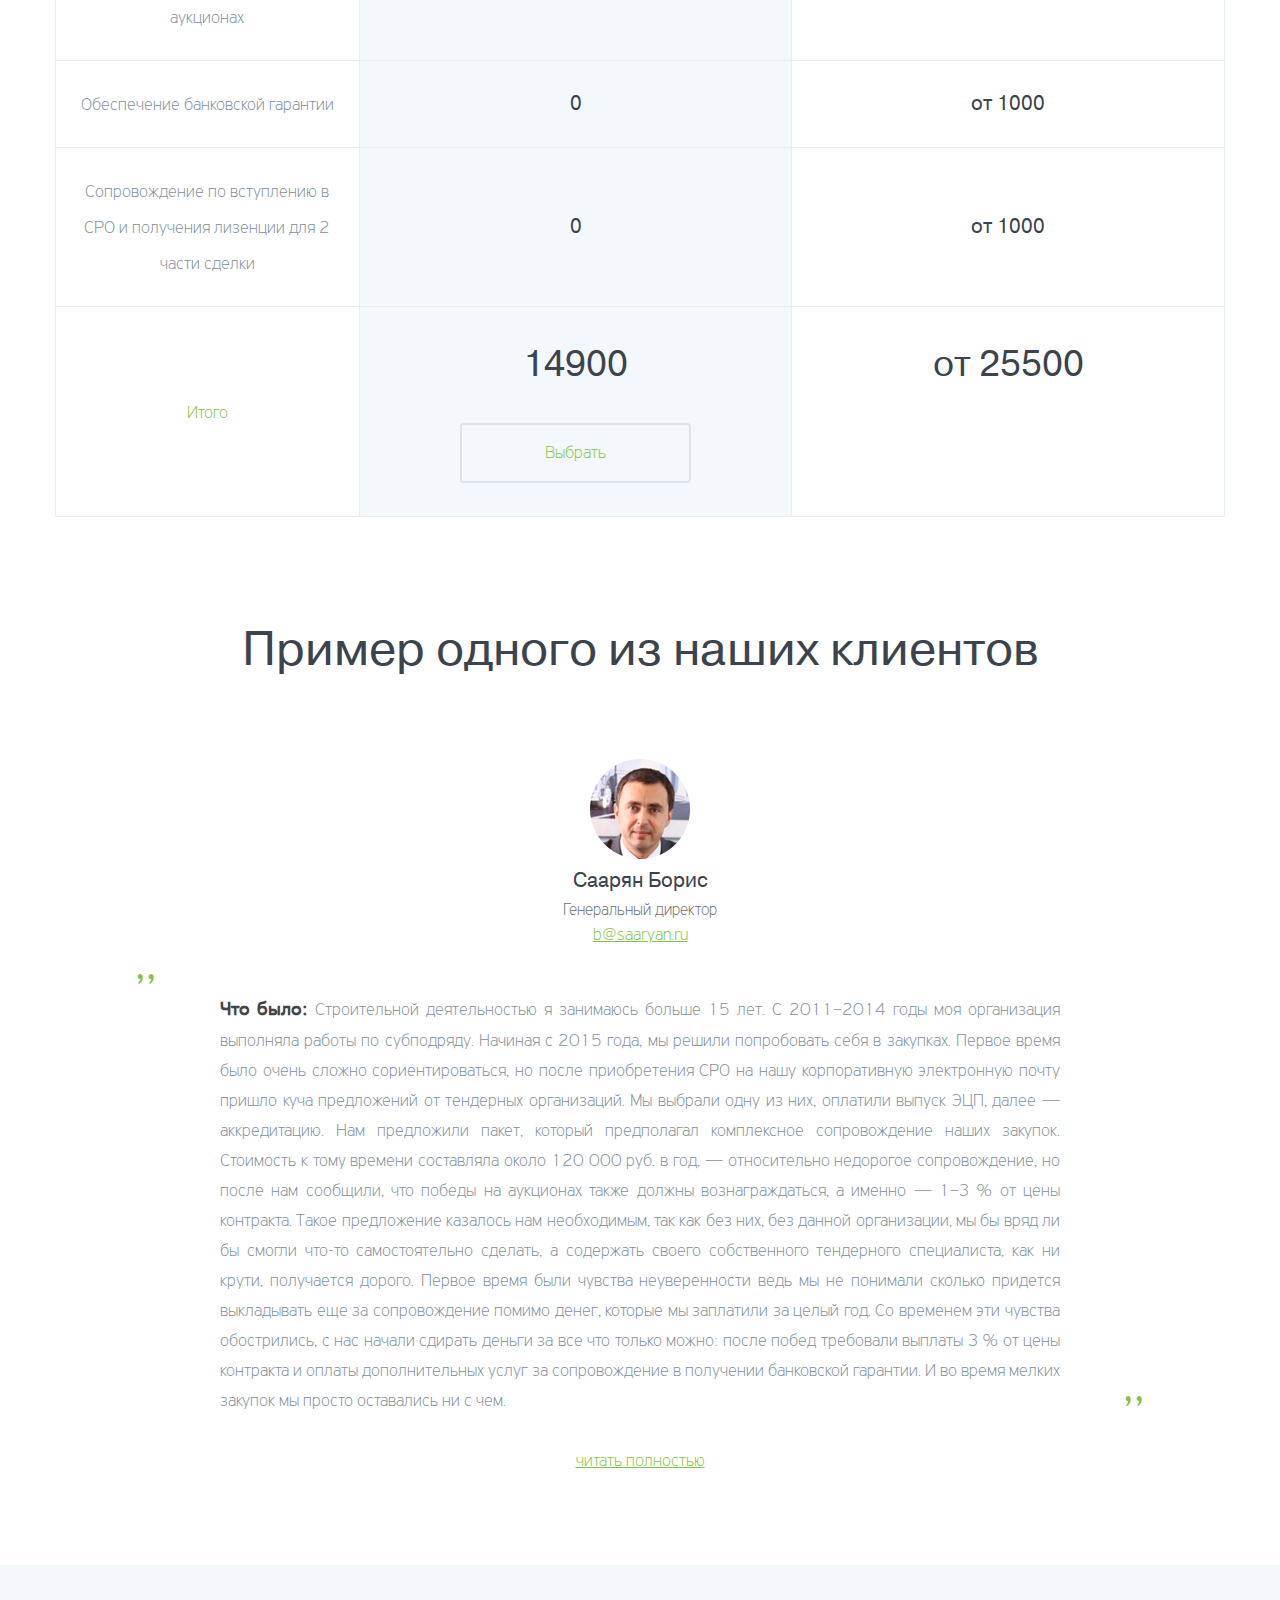
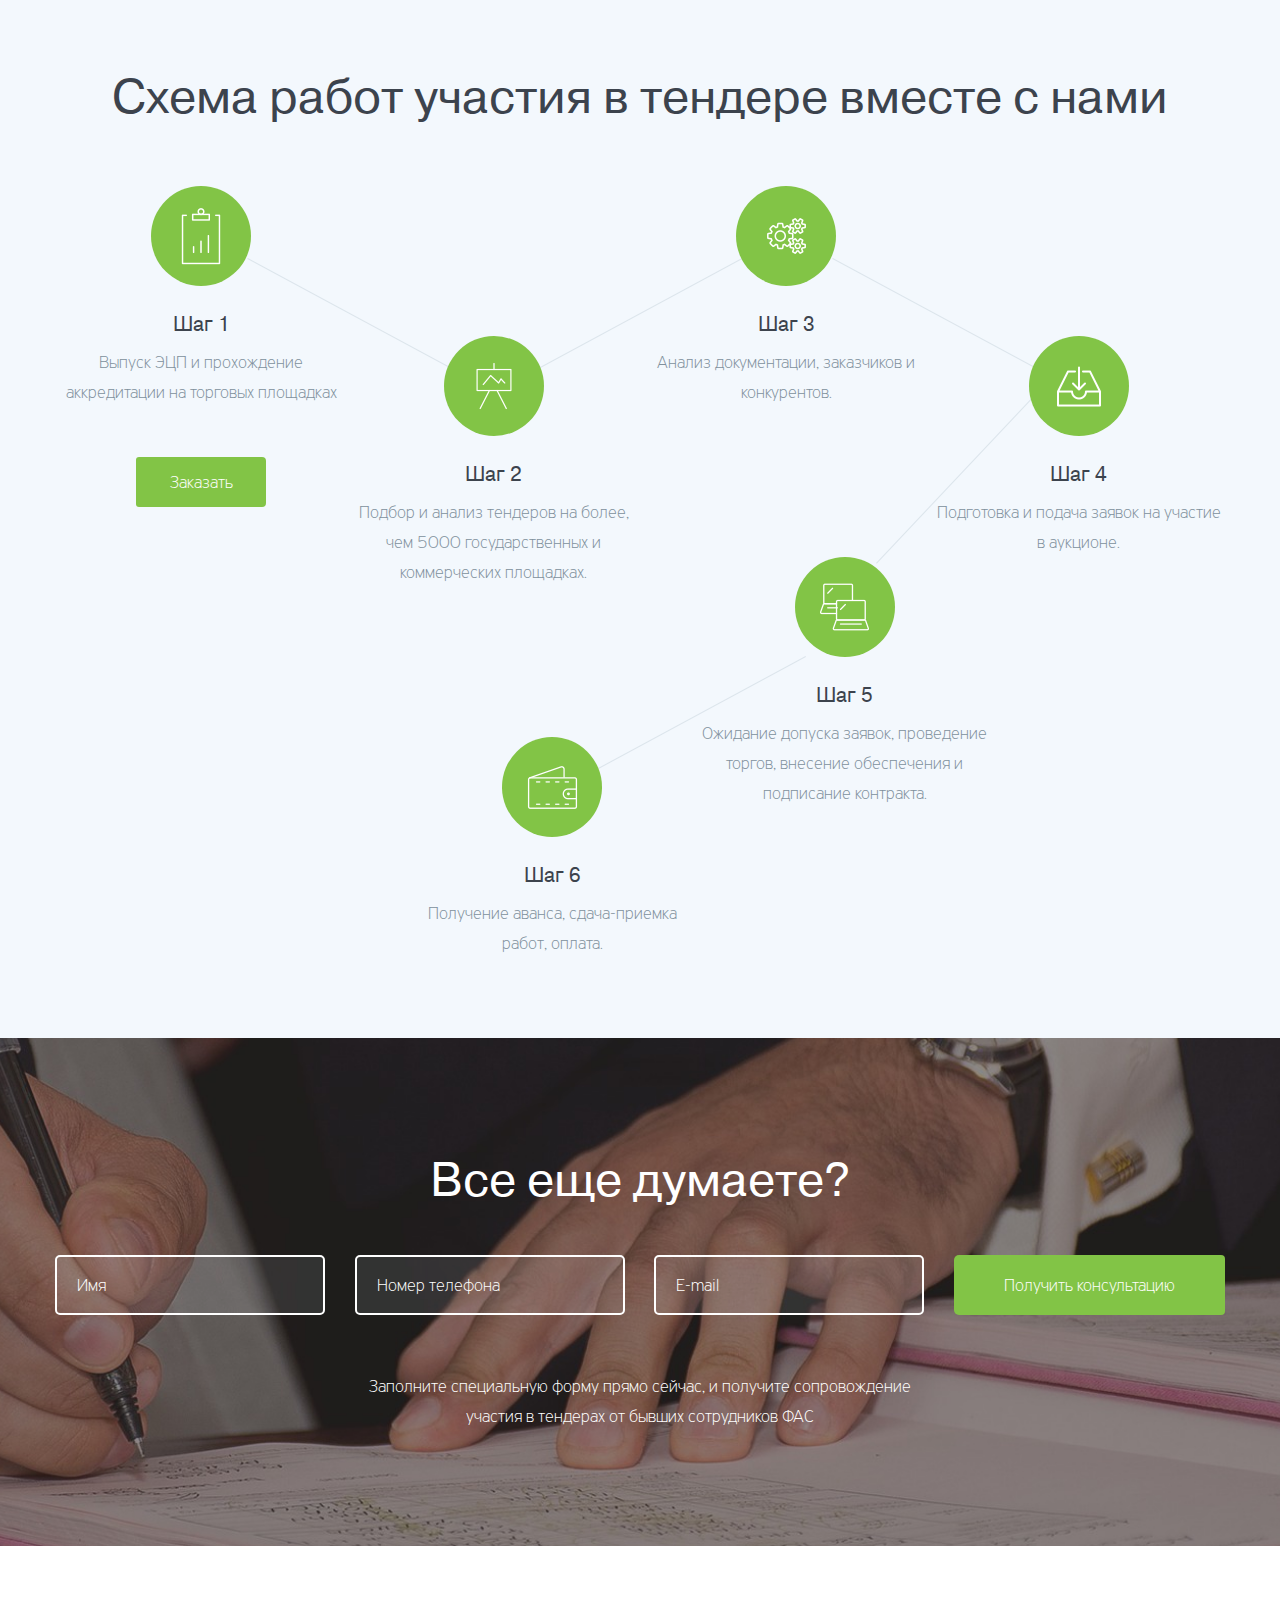
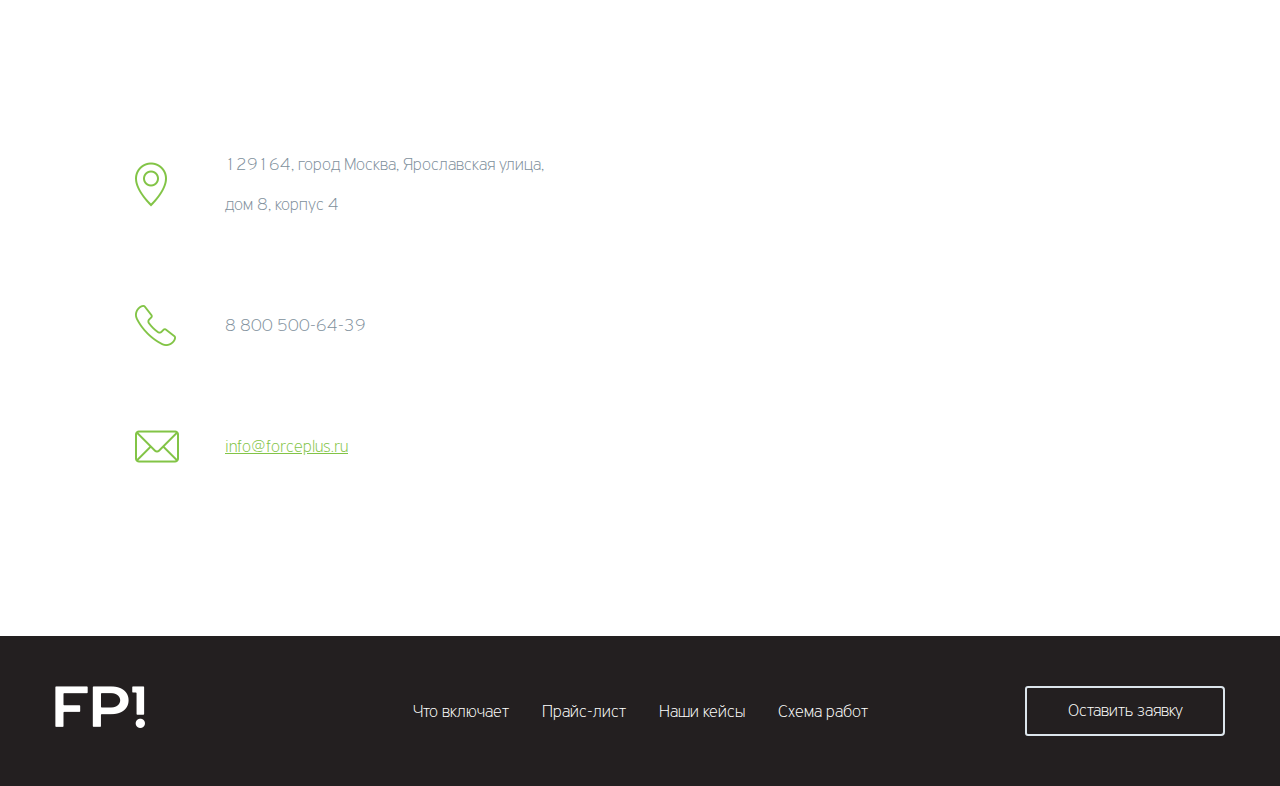
==== commit 60359f4f: "v2" ====
--- a/index.html
+++ b/index.html
@@ -4,13 +4,12 @@
 	<meta charset="UTF-8">
 	<meta http-equiv="X-UA-Compatible" content="IE=edge">
 	<meta name="viewport" content="width=device-width">
-	<title>video fp</title>
+	<title>Document</title>
 	<link rel="shortcut icon" href="favicon.ico" type="image/x-icon">
 	<link rel="icon" href="favicon.ico" type="image/x-icon">
 	<link rel="stylesheet" href="fonts/fonts.css">
 	<link rel="stylesheet" href="css/style.css">
 	<link rel="stylesheet" href="fancybox/jquery.fancybox.css">
-	<script src="https://ajax.googleapis.com/ajax/libs/jquery/2.1.4/jquery.min.js"></script>
 	<!--[if lt IE 9]>
 	<script src="https://oss.maxcdn.com/html5shiv/3.7.2/html5shiv.min.js">
 	</script><script src="https://oss.maxcdn.com/respond/1.4.2/respond.min.js"></script>
@@ -21,221 +20,235 @@
 	<header>
 		<div class="black-line">
 			<div class="wrapper">
-				<ul class="nav">
-					<li><a href="#c1" class="scr">Виды ЭЦП</a></li>
+				<ul class="nav">                         
+					<li><a href="#c1" class="scr">Что включает</a></li>
 					<li><a href="#c2" class="scr">Прайс-лист</a></li>
-					<li><a href="#c3" class="scr">Схема получения</a></li>
-					<li><a href="#c4" class="scr">Контакты</a></li>
+					<li><a href="#c3" class="scr">Наши кейсы</a></li>
+					<li><a href="#c4" class="scr">Схема работ</a></li>
 				</ul>
 				<a href="index.html" class="logo"><img src="img/logo.png" alt="" width="90" height="42"></a>
 				<a href="tel:88005006439" class="phone-number">8 800 500-64-39</a>
 			</div>
 		</div>
 		<div class="wrapper">
-			<h1>Электронно-цифровая подпись для физлиц, ип, юрлиц всего за 1 час по цене на 30% меньше рыночной.</h1>
+			<h1>Профессиональное сопровождение<br>организаций в тендерном отборе от<br>бывших сотрудников ФАС</h1>
+			<h6>Узнайте, как участвовать и выигрывать гостендеры</h6>
 			<form class="form header-form" method="post" id="feedback-valid-1" action="sendmail.php">
 				<input type="text" name="name" placeholder="Имя">  
 				<input type="tel" name="phone" class="mask" placeholder="Номер телефона"><br> 
-				<input class="btn" type="submit" value="Заказать ЭЦП">
+				<input class="btn" type="submit" value="Узнать">
 			</form>
 		</div>
-
-
-		<div class="video">
-			<video id="video" autoplay loop="true" autoplay poster="img/header.jpg">
-				<source src="video/mp4_version.mp4" type="video/mp4" />
-				<source src="video/ogv_version.ogv" type="type='video/ogg" />
-				<source src="video/webm_version.webm" type="type='video/webm" />
-			</video>
-    </header>
-
-    <section class="section-1" id="c1">
-     <div class="wrapper">
-      <div class="title">Какие виды ЭЦП существуют?</div>
-    </div>
-    <div class="wrapper bg-color">
-      <div class="w-33">
-       <div class="head">ЭЦП для физлиц</div>
-       <ul class="list-1">
-        <li>Квалифицированный сертификат электронной подписи (КЭП)</li>
-        <li> Лицензия на право использования СКЗИ КриптоПро CSP в составе сертификата ключа</li>
-        <li>Файл с программным обеспечением</li>
-        <li>КриптоПро CSP</li>
-        <li>Круглосуточная поддержка</li>
-      </ul>
-      <div class="abs">
-        <div class="price">От 1000 руб.</div>
-        <a href="#call" class="modal-form order js-type">Оформить</a>
-      </div>
-    </div>
-    <div class="w-33">
-     <div class="head">ЭЦП для участия в госзаказах ИП и Юрлиц</div>
-     <ul class="list-1">
-      <li>Неквалифицированный сертификат электронной подписи (НЭП)</li>
-      <li>Файл с программным обеспечением</li>
-      <li>КриптоПро CSP</li>
-      <li>Круглосуточная поддержка</li>
-    </ul>
-    <div class="abs">
-      <div class="price">От 5000 руб.</div>
-      <a href="#call" class="modal-form order js-type">Оформить</a>
-    </div>
-  </div>
-  <div class="w-33">
-   <div class="head">Квалифицированная ЭЦП<br> для ИП и Юрлиц</div>
-   <ul class="list-1">
-    <li>Квалифицированный сертификат электронной подписи (КЭП)</li>
-    <li>Файл с программным обеспечением</li>
-    <li>КриптоПро CSP</li>
-    <li>Круглосуточная поддержка</li>
-  </ul>
-  <div class="abs">
-    <div class="price">От 2000 руб.</div>
-    <a href="#call" class="modal-form order js-type">Оформить</a>
-  </div>
-</div>
-</div>
-</section>
-
-<div class="section forms section-form-1">
- <div class="wrapper">
-  <div class="title">Не можете разобраться, что вам нужно?</div>
-  <form class="form land-f justify-c" method="post" id="feedback-valid-2" action="sendmail.php">
-   <input type="text" name="name" placeholder="Имя">  
-   <input type="tel" name="phone" class="mask" placeholder="Номер телефона">
-   <input type="email" name="email" placeholder="E-mail">
-   <input class="btn" type="submit" value="Получить консультацию">
- </form>
- <div class="notes">Заполните специалбную форму, чтобы получить бесплатную <br>консультацию.</div>
-</div>
-</div>
-
-<section class="section-2" id="c2">
- <div class="wrapper">
-  <div class="title">Почему стоит заказать у нас?</div>
-  <table class="table">
-   <tr>
-    <td>&nbsp;</td>
-    <td class="stl-1 edit">У нас</td>
-    <td class="stl-2">У других</td>
-  </tr>
-  <tr>
-    <td class="stl-0">Стоимость ЭЦП для участия <br>в госзаказах</td>
-    <td class="stl-1">6900</td>
-    <td class="stl-2">От 5000</td>
-  </tr>
-  <tr>
-    <td class="stl-0">Консультация по <br>аккредитации</td>
-    <td class="stl-1">0</td>
-    <td class="stl-2">От 1000</td>
-  </tr>
-  <tr>
-    <td class="stl-0">Прохождение аккредитации</td>
-    <td class="stl-1">0</td>
-    <td class="stl-2">От 1000</td>
-  </tr>
-  <tr>
-    <td class="stl-0">Срочный выпуск за 1 час</td>
-    <td class="stl-1">0</td>
-    <td class="stl-2">От 3000</td>
-  </tr>
-  <tr>
-    <td rowspan="2" class="result">Итого</td>
-    <td class="stl-1"><span class="price-2">6990</span></td>
-    <td class="stl-2"><span class="price-2">От 10000</span></td>
-  </tr>
-  <tr>
-    <td class="stl-1"><a href="#call" data-val="6990" class="modal-form choose js-wh">Выбрать</a></td>
-    <td class="stl-2"><!-- <a href="#call" data-val="10000" class="modal-form choose js-wh">Выбрать</a> --></td>
-  </tr>
-</table>
-</div>
-</section>
-
-<section class="section-3" id="c3">
- <div class="wrapper">
-  <div class="title">Схема получения ЭЦП</div>
-  <div class="scheme clearfix">
-   <div class="w-25">
-    <div class="icon-c ic-1"></div>
-    <div class="step">Шаг 1<span>Консультация по телефону</span></div>
-    <a href="#call" data-val="Схема" class="modal-form order-1 js-wh">Заказать</a>
-  </div>
-  <div class="w-25">
-    <div class="icon-c ic-2"></div>
-    <div class="step">Шаг 2<span>Вы присылаете необходимые документы</span></div>
-  </div>
-  <div class="w-25">
-    <div class="icon-c ic-3"></div>
-    <div class="step">Шаг 3<span>Генерируется сертификат</span></div>
-  </div>
-  <div class="w-25">
-    <div class="icon-c ic-4"></div>
-    <div class="step">Шаг 4<span>Передача ЭЦП по защищенному узлу или передача на электронном носителе курьеру</span></div>
-  </div>
-</div>
-</div>
-</section>
-
-<div class="section forms section-form-2">
- <div class="wrapper">
-  <div class="title">Все еще ищите лучшее предложение?</div>
-  <form class="form land-f justify-c" method="post" id="feedback-valid-3" action="sendmail.php">
-   <input type="text" name="name" placeholder="Имя">  
-   <input type="tel" name="phone" class="mask" placeholder="Номер телефона">
-   <input type="email" name="email" placeholder="E-mail">
-   <input class="btn" type="submit" value="Получить консультацию">
- </form>
- <div class="notes">Заполните специальную форму, чтобы получить ЭЦП по цене на 30% <br>ниже рыночной.</div>
-</div>
-</div>
-
-<div class="map" id="c4">
- <div id="map-canvas"></div>
- <div class="wrapper">
-  <div class="contact-block">
-   <ul class="address">
-    <li class="i-1">129164, город Москва, Ярославская улица, дом 8, корпус 4</li>
-    <li class="i-2">8 800 500-64-39</li>
-    <li class="i-3"><a href="mailto:info@forceplus.ru">info@forceplus.ru</a></li>
-  </ul>
-</div>
-</div>
-</div>
-
-<footer class="black-line">
- <div class="wrapper">
-  <ul class="nav">
-   <li><a href="#c1" class="scr">Виды ЭЦП</a></li>
-   <li><a href="#c2" class="scr">Прайс-лист</a></li>
-   <li><a href="#c3" class="scr">Схема получения</a></li>
-   <li><a href="#c4" class="scr">Контакты</a></li>
- </ul>
- <a href="index.html" class="logo"><img src="img/logo.png" alt="" width="90" height="42"></a>
- <a href="#call" class="modal-form phone-number btn-1">Оставить заявку</a>
-</div>
-</footer>
-
-<div id="call" class="form-all hide">
- <img src="img/fthx.jpg" alt="" class="l-b" width="460" height="560">
- <form class="form land-f" method="post" id="feedback-valid-4" action="sendmail.php">
-  <div class="n-form">Оставьте заявку <span>Заполните специальную форму, и мы<br>свяжемся с вами в ближайшее время.</span></div>
-  <input type="text" name="name" placeholder="Имя">  
-  <input type="tel" name="phone" class="mask" placeholder="Номер телефона">
-  <input type="email" name="email" placeholder="E-mail">
-  <input type="hidden" value="" class="js-val" name="inp">
-  <input class="btn" type="submit" value="Оставить заявку">
-</form>
-</div>
-
-
-<script src="fancybox/jquery.fancybox.pack.js"></script>
-<script src="js/check_ajax.js"></script>       
-<script src="js/jquery.maskedinput.js"></script>   
-<script src="js/jquery.form.js"></script>       
-<script src="js/jquery.validate.js"></script>     
-<script src="js/main.js"></script>
-<script src="https://api-maps.yandex.ru/2.0-stable/?load=package.standard&lang=ru-RU" type="text/javascript"></script>
-<script src="js/yandex.js"></script>
+	</header>
+
+	<section class="new-block" id="c1">
+		<div class="wrapper">
+			<div class="title">В чем заключается тендерное сопровождение?</div>
+			<div class="about clearfix">
+				<div class="w-33 ico-1">Получение ЭЦП</div>
+				<div class="w-33 ico-2">Аккредитация на 5<br>федеральных площадках</div>
+				<div class="w-33 ico-3">Ежедневный поиск и отбор<br>тендеров</div>
+				<div class="w-33 ico-4">Анализ тендера и оценка<br>конкурентоспособности</div>
+				<div class="w-33 ico-5">Подготовка документов и<br>участие в электронных<br>торгах</div>
+				<div class="w-33 ico-6">Сопровождение получения<br>банковской гарантии</div>
+				<div class="w-33 ico-7">Сопровождение по<br>получению СРО и<br>получение лицензий для 2 <br>части заявки</div>
+			</div>
+		</div>
+	</section>
+
+
+
+	<div class="section forms section-form-1">
+		<div class="wrapper">
+			<div class="title">Есть вопросы?</div>
+			<form class="form land-f justify-c" method="post" id="feedback-valid-2" action="sendmail.php">
+				<input type="text" name="name" placeholder="Имя">  
+				<input type="tel" name="phone" class="mask" placeholder="Номер телефона">
+				<input type="email" name="email" placeholder="E-mail">
+				<input class="btn" type="submit" value="Получить консультацию">
+			</form>
+			<div class="notes">Заполните специальную форму и получите бесплатную консультацию в<br>течение часа.</div>
+		</div>
+	</div>
+
+	<section class="section-2" id="c2">
+		<div class="wrapper">
+			<div class="title">Сколько обычно стоит тендерное сопровождение?</div>
+			<table class="table">
+				<tr>
+					<td>&nbsp;</td>
+					<td class="stl-1 edit">У нас</td>
+					<td class="stl-2">У других</td>
+				</tr>
+				<tr>
+					<td class="stl-0">Основной пакет сопровождения “Форс Плас”</td>
+					<td class="stl-1">14900</td>
+					<td class="stl-2">-</td>
+				</tr>
+				<tr>
+					<td class="stl-0">Выпуск ЭЦП для участия в закупках по 44-ФЗ</td>
+					<td class="stl-1">0</td>
+					<td class="stl-2">от 5000</td>
+				</tr>
+				<tr>
+					<td class="stl-0">Аккредитация на 5 федеральных площадках</td>
+					<td class="stl-1">0</td>
+					<td class="stl-2">от 1000</td>
+				</tr>
+				<tr>
+					<td class="stl-0">Юридическое консультирование</td>
+					<td class="stl-1">0</td>
+					<td class="stl-2">от 5000</td>
+				</tr>
+				<tr>
+					<td class="stl-0">Анализ тендера и оценка конкурентоспособности</td>
+					<td class="stl-1">0</td>
+					<td class="stl-2">от 5000</td>
+				</tr>
+				<tr>
+					<td class="stl-0">Подготовка документов и участие в государственных и коммерческих аукционах</td>
+					<td class="stl-1">0</td>
+					<td class="stl-2">от 5000</td>
+				</tr>
+				<tr>
+					<td class="stl-0">Обеспечение банковской гарантии</td>
+					<td class="stl-1">0</td>
+					<td class="stl-2">от 1000</td>
+				</tr>
+				<tr>
+					<td class="stl-0">Сопровождение по вступлению в СРО и получения лизенции для 2 части сделки</td>
+					<td class="stl-1">0</td>
+					<td class="stl-2">от 1000</td>
+				</tr>
+				<tr>
+					<td rowspan="2" class="result">Итого</td>
+					<td class="stl-1"><span class="price-2">14900</span></td>
+					<td class="stl-2"><span class="price-2">от 25500</span></td>
+				</tr>
+				<tr>
+					<td class="stl-1"><a href="#call" data-val="14900" class="modal-form choose js-wh">Выбрать</a></td>
+					<td class="stl-2"><!-- <a href="#call" data-val="25500" class="modal-form choose js-wh">Выбрать</a> --></td>
+				</tr>
+			</table>
+		</div>
+	</section>
+
+	<section class="section-comment" id="c3">
+		<div class="wrapper">
+			<div class="title">Пример одного из наших клиентов</div>
+			<div class="person-block">
+				<img src="img/comment.png" alt="" width="100" height="100">
+				<div class="name-s">Саарян Борис <span>Генеральный директор</span></div>
+				<a href="mailto:b@saaryan.ru" class="mail-link">b@saaryan.ru</a>
+				<div class="quote">
+					<p class="slide">
+						<b>Что было:</b> Строительной деятельностью я занимаюсь больше 15 лет. С 2011–2014 годы моя организация выполняла работы по субподряду. Начиная с 2015 года, мы решили попробовать себя в закупках. Первое время было очень сложно сориентироваться, но после приобретения СРО на нашу корпоративную электронную почту пришло куча предложений от тендерных организаций. Мы выбрали одну из них, оплатили выпуск ЭЦП, далее — аккредитацию. Нам предложили пакет, который предполагал комплексное сопровождение наших закупок. Стоимость к тому времени составляла около 120 000 руб. в год, — относительно недорогое сопровождение, но после нам сообщили, что победы на аукционах также должны вознаграждаться, а именно — 1–3 % от цены контракта. Такое предложение казалось нам необходимым, так как без них, без данной организации, мы бы вряд ли бы смогли что-то самостоятельно сделать, а содержать своего собственного тендерного специалиста, как ни крути, получается дорого. Первое время были чувства неуверенности ведь мы не понимали сколько придется выкладывать еще за сопровождение помимо денег, которые мы заплатили за целый год. Со временем эти чувства обострились, с нас начали сдирать деньги за все что только можно: после побед требовали выплаты 3 % от цены контракта и оплаты дополнительных услуг за сопровождение в получении банковской гарантии. И во время мелких закупок мы просто оставались ни с чем.
+					</p>
+					<p class="slide hide">
+						<b>Что было сделано:</b> Спустя год мы приняли решени, что с данной тендерной организацией сотрудничать нам вовсе не выгодно. В поисках новых организаций мы наткнулись на «Форс Плас». Их предложение нам показалось достойным внимания: специалисты компании показались экспертами, а главным плюсом было то, что они не потребовали вознаграждения за победу в закупках. После приобретения пакета в рамках оплаченного пакета нам выпустили ЭЦП. Затем пециалисты «Форс Плас» тщательно отобрали нам закупки, провели анализ и выявляли коррумпированные тендеры. Подготовкой и подачей заявки занимались полностью они, от нас требовались лишь документы организации. После побед на аукционах ребята сопровождали получение банковской гарантии, мы оплачивали лишь комиссию банку. <br><br>
+						<b>Результат:</b> С новой тендерной организацией к нам пришла уверенность: мы платили фиксированную цену, при этом подаем неограниченное количество заявок, получаем точный анализ закупок и все то, что требуется для благополучного участия в торгах. После выбора «Форс Плас» мы точно решили вопрос насчет тендерного специалиста в нашей организации - с такими ценами и возможностями мы получаем очень высокие результаты. Если раньше мы отдавали кучу денег, и всегда разную сумму, то сейчас мы платим фиксированную цену, получая отличный результат. Только недавно, благодаря поддержке «Форс Плас» мы сумели одержать победу в аукционе на сумму более 40 млн. руб.
+					</p>
+				</div>
+				<a href="#" class="mail-link js-read">читать полностью</a>
+			</div>
+		</div>
+	</section>
+
+	<section class="section-3" id="c4">
+		<div class="wrapper">
+			<div class="title">Схема работ участия в тендере вместе с нами</div>
+			<div class="scheme clearfix">
+				<div class="w-25">
+					<div class="icon-c ic-1"></div>
+					<div class="step">Шаг 1<span>Выпуск ЭЦП и прохождение аккредитации на торговых площадках</span></div>
+					<a href="#call" data-val="Схема" class="modal-form order-1 js-wh">Заказать</a>
+				</div>
+				<div class="w-25">
+					<div class="icon-c ic-2"></div>
+					<div class="step">Шаг 2<span>Подбор и анализ тендеров на более, чем 5000 государственных и коммерческих площадках.</span></div>
+				</div>
+				<div class="w-25">
+					<div class="icon-c ic-3"></div>
+					<div class="step">Шаг 3<span>Анализ документации, заказчиков и конкурентов.</span></div>
+				</div>
+				<div class="w-25">
+					<div class="icon-c ic-4"></div>
+					<div class="step">Шаг 4<span>Подготовка и подача заявок на участие в аукционе.</span></div>
+				</div>
+
+				<div class="w-25">
+					<div class="icon-c ic-5"></div>
+					<div class="step">Шаг 5<span>Ожидание допуска заявок, проведение торгов, внесение обеспечения и подписание контракта.</span></div>
+				</div>
+
+				<div class="w-25">
+					<div class="icon-c ic-6"></div>
+					<div class="step">Шаг 6<span>Получение аванса, сдача-приемка работ, оплата.</span></div>
+				</div>
+			</div>
+		</div>
+	</section>
+
+	<div class="section forms section-form-2">
+		<div class="wrapper">
+			<div class="title">Все еще думаете?</div>
+			<form class="form land-f justify-c" method="post" id="feedback-valid-3" action="sendmail.php">
+				<input type="text" name="name" placeholder="Имя">  
+				<input type="tel" name="phone" class="mask" placeholder="Номер телефона">
+				<input type="email" name="email" placeholder="E-mail">
+				<input class="btn" type="submit" value="Получить консультацию">
+			</form>
+			<div class="notes">Заполните специальную форму прямо сейчас, и получите сопровождение<br>участия в тендерах от бывших сотрудников ФАС</div>
+		</div>
+	</div>
+
+	<div class="map">
+		<div id="map-canvas"></div>
+		<div class="wrapper">
+			<div class="contact-block">
+				<ul class="address">
+					<li class="i-1">129164, город Москва, Ярославская улица, дом 8, корпус 4</li>
+					<li class="i-2">8 800 500-64-39</li>
+					<li class="i-3"><a href="mailto:info@forceplus.ru">info@forceplus.ru</a></li>
+				</ul>
+			</div>
+		</div>
+	</div>
+
+	<footer class="black-line">
+		<div class="wrapper">
+			<ul class="nav">              
+				<li><a href="#c1" class="scr">Что включает</a></li>
+				<li><a href="#c2" class="scr">Прайс-лист</a></li>
+				<li><a href="#c3" class="scr">Наши кейсы</a></li>
+				<li><a href="#c4" class="scr">Схема работ</a></li>
+			</ul>
+			<a href="index.html" class="logo"><img src="img/logo.png" alt="" width="90" height="42"></a>
+			<a href="#call" class="modal-form phone-number btn-1">Оставить заявку</a>
+		</div>
+	</footer>
+
+	<div id="call" class="form-all hide">
+		<img src="img/fthx.jpg" alt="" class="l-b" width="460" height="560">
+		<form class="form land-f" method="post" id="feedback-valid-4" action="sendmail.php">
+			<div class="n-form">Оставьте заявку <span>Заполните специальную форму, и мы<br>свяжемся с вами в ближайшее время.</span></div>
+			<input type="text" name="name" placeholder="Имя">  
+			<input type="tel" name="phone" class="mask" placeholder="Номер телефона">
+			<input type="email" name="email" placeholder="E-mail">
+			<input type="hidden" value="" class="js-val" name="inp">
+			<input class="btn" type="submit" value="Оставить заявку">
+		</form>
+	</div>
+
+
+	<script src="https://ajax.googleapis.com/ajax/libs/jquery/2.1.4/jquery.min.js"></script>
+	<script src="fancybox/jquery.fancybox.pack.js"></script>
+	<script src="js/check_ajax.js"></script>       
+	<script src="js/jquery.maskedinput.js"></script>   
+	<script src="js/jquery.form.js"></script>       
+	<script src="js/jquery.validate.js"></script>     
+	<script src="js/main.js"></script>
+	<script src="https://api-maps.yandex.ru/2.0-stable/?load=package.standard&lang=ru-RU" type="text/javascript"></script>
+	<script src="js/yandex.js"></script>
 </body>
 </html>--- a/fonts/fonts.css
+++ b/fonts/fonts.css
@@ -1,8 +1,11 @@
 @font-face {
   font-family: 'PFHighwaySansPro-Thin';
   src: url('PFHighwaySansPro-Thin.woff') format('woff'),
-       url('PFHighwaySansPro-Thin.ttf') format('truetype'),
-       url('PFHighwaySansPro-Thin.svg#PFHighwaySansPro-Thin') format('svg');
+  url('PFHighwaySansPro-Thin.ttf') format('truetype'),
+  url('PFHighwaySansPro-Thin.svg#PFHighwaySansPro-Thin') format('svg'),
+  url('pfhighwaysanspro-thin.eot');
+  src: url('pfhighwaysanspro-thin.woff2') format('woff2'),
+  url('pfhighwaysanspro-thin.eot?#iefix') format('embedded-opentype');
   font-weight: normal;
   font-style: normal;
 }
@@ -11,8 +14,11 @@
 @font-face {
   font-family: 'PragmaticaWeb-Book';
   src: url('PragmaticaWeb-Book.woff') format('woff'),
-       url('PragmaticaWeb-Book.ttf') format('truetype'),
-       url('PragmaticaWeb-Book.svg#PragmaticaWeb-Book') format('svg');
+  url('PragmaticaWeb-Book.ttf') format('truetype'),
+  url('PragmaticaWeb-Book.svg#PragmaticaWeb-Book') format('svg'),
+  url('pragmatica-regular-v4.eot');
+  src: url('pragmatica-regular-v4.woff2') format('woff2'),
+  url('pragmatica-regular-v4.eot?#iefix') format('embedded-opentype');
   font-weight: normal;
   font-style: normal;
 }
--- a/css/style.css
+++ b/css/style.css
@@ -1,323 +1,322 @@
-/*@import url(https://fonts.googleapis.com/css?family=Roboto:500&subset=latin,cyrillic);
-*//*! normalize.css v4.1.1 | MIT License | github.com/necolas/normalize.css */
+/*! normalize.css v4.1.1 | MIT License | github.com/necolas/normalize.css */
 /**
  * 1. Change the default font family in all browsers (opinionated).
  * 2. Prevent adjustments of font size after orientation changes in IE and iOS.
  */
- html {
- 	font-family: sans-serif;
- 	/* 1 */
- 	-ms-text-size-adjust: 100%;
- 	/* 2 */
- 	-webkit-text-size-adjust: 100%;
- 	/* 2 */
- }
+html {
+  font-family: sans-serif;
+  /* 1 */
+  -ms-text-size-adjust: 100%;
+  /* 2 */
+  -webkit-text-size-adjust: 100%;
+  /* 2 */
+}
 
 /**
  * Remove the margin in all browsers (opinionated).
  */
- body {
- 	margin: 0;
- }
+body {
+  margin: 0;
+}
 
 /* HTML5 display definitions
-========================================================================== */
+   ========================================================================== */
 /**
  * Add the correct display in IE 9-.
  * 1. Add the correct display in Edge, IE, and Firefox.
  * 2. Add the correct display in IE.
  */
- article,
- aside,
- details,
- figcaption,
- figure,
- footer,
- header,
- main,
- menu,
- nav,
- section,
- summary {
- 	/* 1 */
- 	display: block;
- }
+article,
+aside,
+details,
+figcaption,
+figure,
+footer,
+header,
+main,
+menu,
+nav,
+section,
+summary {
+  /* 1 */
+  display: block;
+}
 
 /**
  * Add the correct display in IE 9-.
  */
- audio,
- canvas,
- progress,
- video {
- 	display: inline-block;
- }
+audio,
+canvas,
+progress,
+video {
+  display: inline-block;
+}
 
 /**
  * Add the correct display in iOS 4-7.
  */
- audio:not([controls]) {
- 	display: none;
- 	height: 0;
- }
+audio:not([controls]) {
+  display: none;
+  height: 0;
+}
 
 /**
  * Add the correct vertical alignment in Chrome, Firefox, and Opera.
  */
- progress {
- 	vertical-align: baseline;
- }
+progress {
+  vertical-align: baseline;
+}
 
 /**
  * Add the correct display in IE 10-.
  * 1. Add the correct display in IE.
  */
- template,
- [hidden] {
- 	display: none;
- }
+template,
+[hidden] {
+  display: none;
+}
 
 /* Links
-========================================================================== */
+   ========================================================================== */
 /**
  * 1. Remove the gray background on active links in IE 10.
  * 2. Remove gaps in links underline in iOS 8+ and Safari 8+.
  */
- a {
- 	background-color: transparent;
- 	/* 1 */
- 	-webkit-text-decoration-skip: objects;
- 	/* 2 */
- }
+a {
+  background-color: transparent;
+  /* 1 */
+  -webkit-text-decoration-skip: objects;
+  /* 2 */
+}
 
 /**
  * Remove the outline on focused links when they are also active or hovered
  * in all browsers (opinionated).
  */
- a:active,
- a:hover {
- 	outline-width: 0;
- }
+a:active,
+a:hover {
+  outline-width: 0;
+}
 
 /* Text-level semantics
-========================================================================== */
+   ========================================================================== */
 /**
  * 1. Remove the bottom border in Firefox 39-.
  * 2. Add the correct text decoration in Chrome, Edge, IE, Opera, and Safari.
  */
- abbr[title] {
- 	border-bottom: none;
- 	/* 1 */
- 	text-decoration: underline;
- 	/* 2 */
- 	text-decoration: underline dotted;
- 	/* 2 */
- }
+abbr[title] {
+  border-bottom: none;
+  /* 1 */
+  text-decoration: underline;
+  /* 2 */
+  text-decoration: underline dotted;
+  /* 2 */
+}
 
 /**
  * Prevent the duplicate application of `bolder` by the next rule in Safari 6.
  */
- b,
- strong {
- 	font-weight: inherit;
- }
+b,
+strong {
+  font-weight: inherit;
+}
 
 /**
  * Add the correct font weight in Chrome, Edge, and Safari.
  */
- b,
- strong {
- 	font-weight: bolder;
- }
+b,
+strong {
+  font-weight: bolder;
+}
 
 /**
  * Add the correct font style in Android 4.3-.
  */
- dfn {
- 	font-style: italic;
- }
+dfn {
+  font-style: italic;
+}
 
 /**
  * Correct the font size and margin on `h1` elements within `section` and
  * `article` contexts in Chrome, Firefox, and Safari.
  */
- h1 {
- 	font-size: 2em;
- 	margin: 0.67em 0;
- }
+h1 {
+  font-size: 2em;
+  margin: 0.67em 0;
+}
 
 /**
  * Add the correct background and color in IE 9-.
  */
- mark {
- 	background-color: #ff0;
- 	color: #000;
- }
+mark {
+  background-color: #ff0;
+  color: #000;
+}
 
 /**
  * Add the correct font size in all browsers.
  */
- small {
- 	font-size: 80%;
- }
+small {
+  font-size: 80%;
+}
 
 /**
  * Prevent `sub` and `sup` elements from affecting the line height in
  * all browsers.
  */
- sub,
- sup {
- 	font-size: 75%;
- 	line-height: 0;
- 	position: relative;
- 	vertical-align: baseline;
- }
-
- sub {
- 	bottom: -0.25em;
- }
-
- sup {
- 	top: -0.5em;
- }
+sub,
+sup {
+  font-size: 75%;
+  line-height: 0;
+  position: relative;
+  vertical-align: baseline;
+}
+
+sub {
+  bottom: -0.25em;
+}
+
+sup {
+  top: -0.5em;
+}
 
 /* Embedded content
-========================================================================== */
+   ========================================================================== */
 /**
  * Remove the border on images inside links in IE 10-.
  */
- img {
- 	border-style: none;
- }
+img {
+  border-style: none;
+}
 
 /**
  * Hide the overflow in IE.
  */
- svg:not(:root) {
- 	overflow: hidden;
- }
+svg:not(:root) {
+  overflow: hidden;
+}
 
 /* Grouping content
-========================================================================== */
+   ========================================================================== */
 /**
  * 1. Correct the inheritance and scaling of font size in all browsers.
  * 2. Correct the odd `em` font sizing in all browsers.
  */
- code,
- kbd,
- pre,
- samp {
- 	font-family: monospace, monospace;
- 	/* 1 */
- 	font-size: 1em;
- 	/* 2 */
- }
+code,
+kbd,
+pre,
+samp {
+  font-family: monospace, monospace;
+  /* 1 */
+  font-size: 1em;
+  /* 2 */
+}
 
 /**
  * Add the correct margin in IE 8.
  */
- figure {
- 	margin: 1em 40px;
- }
+figure {
+  margin: 1em 40px;
+}
 
 /**
  * 1. Add the correct box sizing in Firefox.
  * 2. Show the overflow in Edge and IE.
  */
- hr {
- 	box-sizing: content-box;
- 	/* 1 */
- 	height: 0;
- 	/* 1 */
- 	overflow: visible;
- 	/* 2 */
- }
+hr {
+  box-sizing: content-box;
+  /* 1 */
+  height: 0;
+  /* 1 */
+  overflow: visible;
+  /* 2 */
+}
 
 /* Forms
-========================================================================== */
+   ========================================================================== */
 /**
  * 1. Change font properties to `inherit` in all browsers (opinionated).
  * 2. Remove the margin in Firefox and Safari.
  */
- button,
- input,
- select,
- textarea {
- 	font: inherit;
- 	/* 1 */
- 	margin: 0;
- 	/* 2 */
- }
+button,
+input,
+select,
+textarea {
+  font: inherit;
+  /* 1 */
+  margin: 0;
+  /* 2 */
+}
 
 /**
  * Restore the font weight unset by the previous rule.
  */
- optgroup {
- 	font-weight: bold;
- }
+optgroup {
+  font-weight: bold;
+}
 
 /**
  * Show the overflow in IE.
  * 1. Show the overflow in Edge.
  */
- button,
- input {
- 	/* 1 */
- 	overflow: visible;
- }
+button,
+input {
+  /* 1 */
+  overflow: visible;
+}
 
 /**
  * Remove the inheritance of text transform in Edge, Firefox, and IE.
  * 1. Remove the inheritance of text transform in Firefox.
  */
- button,
- select {
- 	/* 1 */
- 	text-transform: none;
- }
+button,
+select {
+  /* 1 */
+  text-transform: none;
+}
 
 /**
  * 1. Prevent a WebKit bug where (2) destroys native `audio` and `video`
  *    controls in Android 4.
  * 2. Correct the inability to style clickable types in iOS and Safari.
  */
- button,
- html [type="button"],
- [type="reset"],
- [type="submit"] {
- 	-webkit-appearance: button;
- 	/* 2 */
- }
+button,
+html [type="button"],
+[type="reset"],
+[type="submit"] {
+  -webkit-appearance: button;
+  /* 2 */
+}
 
 /**
  * Remove the inner border and padding in Firefox.
  */
- button::-moz-focus-inner,
- [type="button"]::-moz-focus-inner,
- [type="reset"]::-moz-focus-inner,
- [type="submit"]::-moz-focus-inner {
- 	border-style: none;
- 	padding: 0;
- }
+button::-moz-focus-inner,
+[type="button"]::-moz-focus-inner,
+[type="reset"]::-moz-focus-inner,
+[type="submit"]::-moz-focus-inner {
+  border-style: none;
+  padding: 0;
+}
 
 /**
  * Restore the focus styles unset by the previous rule.
  */
- button:-moz-focusring,
- [type="button"]:-moz-focusring,
- [type="reset"]:-moz-focusring,
- [type="submit"]:-moz-focusring {
- 	outline: 1px dotted ButtonText;
- }
+button:-moz-focusring,
+[type="button"]:-moz-focusring,
+[type="reset"]:-moz-focusring,
+[type="submit"]:-moz-focusring {
+  outline: 1px dotted ButtonText;
+}
 
 /**
  * Change the border, margin, and padding in all browsers (opinionated).
  */
- fieldset {
- 	border: 1px solid #c0c0c0;
- 	margin: 0 2px;
- 	padding: 0.35em 0.625em 0.75em;
- }
+fieldset {
+  border: 1px solid #c0c0c0;
+  margin: 0 2px;
+  padding: 0.35em 0.625em 0.75em;
+}
 
 /**
  * 1. Correct the text wrapping in Edge and IE.
@@ -325,914 +324,907 @@
  * 3. Remove the padding so developers are not caught out when they zero out
  *    `fieldset` elements in all browsers.
  */
- legend {
- 	box-sizing: border-box;
- 	/* 1 */
- 	color: inherit;
- 	/* 2 */
- 	display: table;
- 	/* 1 */
- 	max-width: 100%;
- 	/* 1 */
- 	padding: 0;
- 	/* 3 */
- 	white-space: normal;
- 	/* 1 */
- }
+legend {
+  box-sizing: border-box;
+  /* 1 */
+  color: inherit;
+  /* 2 */
+  display: table;
+  /* 1 */
+  max-width: 100%;
+  /* 1 */
+  padding: 0;
+  /* 3 */
+  white-space: normal;
+  /* 1 */
+}
 
 /**
  * Remove the default vertical scrollbar in IE.
  */
- textarea {
- 	overflow: auto;
- }
+textarea {
+  overflow: auto;
+}
 
 /**
  * 1. Add the correct box sizing in IE 10-.
  * 2. Remove the padding in IE 10-.
  */
- [type="checkbox"],
- [type="radio"] {
- 	box-sizing: border-box;
- 	/* 1 */
- 	padding: 0;
- 	/* 2 */
- }
+[type="checkbox"],
+[type="radio"] {
+  box-sizing: border-box;
+  /* 1 */
+  padding: 0;
+  /* 2 */
+}
 
 /**
  * Correct the cursor style of increment and decrement buttons in Chrome.
  */
- [type="number"]::-webkit-inner-spin-button,
- [type="number"]::-webkit-outer-spin-button {
- 	height: auto;
- }
+[type="number"]::-webkit-inner-spin-button,
+[type="number"]::-webkit-outer-spin-button {
+  height: auto;
+}
 
 /**
  * 1. Correct the odd appearance in Chrome and Safari.
  * 2. Correct the outline style in Safari.
  */
- [type="search"] {
- 	-webkit-appearance: textfield;
- 	/* 1 */
- 	outline-offset: -2px;
- 	/* 2 */
- }
+[type="search"] {
+  -webkit-appearance: textfield;
+  /* 1 */
+  outline-offset: -2px;
+  /* 2 */
+}
 
 /**
  * Remove the inner padding and cancel buttons in Chrome and Safari on OS X.
  */
- [type="search"]::-webkit-search-cancel-button,
- [type="search"]::-webkit-search-decoration {
- 	-webkit-appearance: none;
- }
+[type="search"]::-webkit-search-cancel-button,
+[type="search"]::-webkit-search-decoration {
+  -webkit-appearance: none;
+}
 
 /**
  * Correct the text style of placeholders in Chrome, Edge, and Safari.
  */
- ::-webkit-input-placeholder {
- 	color: inherit;
- 	opacity: 1;
- }
+::-webkit-input-placeholder {
+  color: inherit;
+  opacity: 1;
+}
 
 /**
  * 1. Correct the inability to style clickable types in iOS and Safari.
  * 2. Change font properties to `inherit` in Safari.
  */
- ::-webkit-file-upload-button {
- 	-webkit-appearance: button;
- 	/* 1 */
- 	font: inherit;
- 	/* 2 */
- }
-
- ::-webkit-input-placeholder {
- 	font-family: 'PFHighwaySansPro-Thin';
- 	color: white;
- 	font-size: 18px;
- }
-
- ::-moz-placeholder {
- 	font-family: 'PFHighwaySansPro-Thin';
- 	color: white;
- 	font-size: 18px;
- }
-
- /* Firefox 19+ */
- :-moz-placeholder {
- 	font-family: 'PFHighwaySansPro-Thin';
- 	color: white;
- 	font-size: 18px;
- }
-
- /* Firefox 18- */
- :-ms-input-placeholder {
- 	font-family: 'PFHighwaySansPro-Thin';
- 	color: white;
- 	font-size: 18px;
- }
-
- .form-all ::-webkit-input-placeholder {
- 	font-family: 'PFHighwaySansPro-Thin';
- 	color: #b5c0ca;
- 	font-size: 18px;
- }
-
- .form-all ::-moz-placeholder {
- 	font-family: 'PFHighwaySansPro-Thin';
- 	color: #b5c0ca;
- 	font-size: 18px;
- }
-
- /* Firefox 19+ */
- .form-all :-moz-placeholder {
- 	font-family: 'PFHighwaySansPro-Thin';
- 	color: #b5c0ca;
- 	font-size: 18px;
- }
-
- /* Firefox 18- */
- .form-all :-ms-input-placeholder {
- 	font-family: 'PFHighwaySansPro-Thin';
- 	color: #b5c0ca;
- 	font-size: 18px;
- }
-
- * {
- 	box-sizing: border-box;
- 	-moz-box-sizing: border-box;
- 	-webkit-box-sizing: border-box;
- }
-
- .inline-center {
- 	text-align: center;
- }
-
- .left-t {
- 	text-align: left;
- }
-
- .right-t {
- 	text-align: right;
- }
-
- .right {
- 	float: right !important;
- }
-
- .left {
- 	float: left !important;
- }
-
- .clearfix:before, .clearfix:after {
- 	content: "";
- 	display: table;
- }
-
- .clearfix:after {
- 	clear: both;
- }
-
- .wrapper:before, .wrapper:after {
- 	content: '';
- 	display: table;
- }
-
- .wrapper:after {
- 	clear: both;
- }
-
- .flow-hidden {
- 	overflow: hidden;
- }
-
- body {
- 	position: relative;
- 	color: #fff;
- 	font-family: 'PFHighwaySansPro-Thin';
- 	min-width: 1200px;
- }
-
- .justify-c {
- 	font-size: 1px;
- 	text-align: justify;
- }
- .justify-c:after {
- 	content: '';
- 	display: inline-block;
- 	width: 100%;
- 	height: 0;
- 	overflow: hidden;
- }
-
- .hide {
- 	display: none;
- }
-
- .modal {
- 	width: 400px;
- 	display: none;
- 	padding-left: 40px;
- 	padding-right: 40px;
- 	font-size: 35px;
- 	color: #fff;
- 	background: #748fab;
- 	text-align: center;
- 	padding-bottom: 30px;
- 	padding-top: 40px;
- }
-
- ul {
- 	margin: 0;
- 	padding: 0;
- }
- ul li {
- 	list-style-type: none;
- }
-
- .wrapper {
- 	width: 1200px;
- 	margin: 0 auto;
- 	padding: 0 15px;
- 	position: relative;
- 	color: #fff;
- 	font-family: 'PFHighwaySansPro-Thin';
- }
-
- input:not([type=submit]) {
- 	width: 270px;
- 	height: 60px;
- 	padding: 0 10px 0 20px;
- 	display: inline-block;
- 	background-color: rgba(238, 243, 251, 0.1);
- 	outline: none;
- 	border: 2px solid white;
- 	font-family: 'PFHighwaySansPro-Thin';
- 	color: white;
- 	font-size: 18px;
- 	border-radius: 5px;
- }
-
- input[type=submit] {
- 	display: inline-block;
- 	outline: none;
- 	border: none;
- 	background-color: #82c446;
- 	font-family: 'PFHighwaySansPro-Thin';
- 	color: white;
- 	font-size: 18px;
- 	cursor: pointer;
- 	border-radius: 5px 4px 4px 5px;
- 	position: relative;
- 	-webkit-transition: all .15s ease;
- 	-moz-transition: all .15s ease;
- 	-o-transition: all .15s ease;
- 	transition: all .15s ease;
- }
- input[type=submit]:hover {
- 	background: #6db82a;
- }
- input[type=submit]:active {
- 	-webkit-transform: translateY(1px);
- 	-ms-transform: translateY(1px);
- 	transform: translateY(1px);
- }
-
- input.error {
- 	border: 2px solid red !important;
- }
-
- header {
- 	position: relative;
- 	background: url(../img/header.jpg) center 0 no-repeat;
- 	background-size: cover;
- 	padding-bottom: 100px;
- }
- header h1 {
- 	font-size: 55px;
- 	margin: 125px 0 39px;
- 	font-family: 'PFHighwaySansPro-Thin';
- 	/*font-family: 'Roboto', sans-serif;*/
- 	/*font-weight: 500;*/
- 	text-align: center;
- }
-
- header .black-line {
- 	background-color: transparent;
- }
-
- .black-line {
- 	background-color: #231f20;
- 	padding: 28px 0;
- }
-
- .logo {
- 	float: left;
- 	display: block;
- 	text-decoration: none;
- 	position: relative;
- 	z-index: 2;
- }
- .logo img {
- 	display: block;
- }
-
- .phone-number {
- 	text-decoration: none;
- 	color: #fff;
- 	float: right;
- 	font-size: 18px;
- 	padding: 11px 0;
- 	position: relative;
- 	z-index: 2;
- }
- .phone-number:hover {
- 	text-decoration: underline;
- }
-
- .nav {
- 	position: absolute;
- 	padding: 11px 0;
- 	width: 100%;
- 	left: 0;
- 	right: 0;
- 	top: 0;
- 	text-align: center;
- }
- .nav li {
- 	display: inline-block;
- 	margin: 0 15px;
- }
- .nav li a {
- 	color: white;
- 	font-size: 18px;
- 	text-decoration: none;
- }
- .nav li a:hover {
- 	text-decoration: underline;
- }
-
- .header-form {
- 	text-align: center;
- }
- .header-form input:not([type=submit]) {
- 	margin: 0 12px 33px;
- }
- .header-form input[type=submit] {
- 	width: 570px;
- 	height: 60px;
- }
-
- .title {
- 	font-size: 48px;
- 	text-align: center;
- 	font-family: 'PragmaticaWeb-Book';
- }
-
- .section-1 {
- 	position: relative;
- 	padding-bottom: 125px;
- }
- .section-1 .wrapper {
- 	z-index: 2;
- }
- .section-1 .title {
- 	padding: 80px 0 65px;
- }
- .section-1:before, .section-1:after {
- 	z-index: 1;
- 	content: '';
- 	position: absolute;
- 	width: 100%;
- 	height: 50%;
- 	left: 0;
- 	right: 0;
- }
- .section-1:before {
- 	top: 0;
- 	background-color: #82c446;
- }
- .section-1:after {
- 	bottom: 0;
- 	background-color: #f3f8fd;
- }
-
- .w-33 {
- 	width: 33.33%;
- 	float: left;
- }
-
- .bg-color {
- 	z-index: 2;
- 	background: #fff;
- 	text-align: center;
- }
- .bg-color .head {
- 	margin-bottom: 30px;
- }
- .bg-color .w-33 {
- 	padding: 40px 40px 220px;
- 	position: relative;
- }
- .bg-color .abs {
- 	position: absolute;
- 	bottom: 40px;
- 	width: 100%;
- 	left: 0;
- }
- .bg-color .price {
- 	position: relative;
- 	padding-top: 32px;
- 	margin-bottom: 32px;
- }
- .bg-color .price:before {
- 	content: '';
- 	position: absolute;
- 	display: block;
- 	width: 230px;
- 	height: 1px;
- 	background-color: #e7eef3;
- 	margin: 0 auto;
- 	top: 0;
- 	left: 0;
- 	right: 0;
- }
-
- .head {
- 	color: #3c434d;
- 	font-size: 20px;
- 	line-height: 36px;
- 	font-family: 'PragmaticaWeb-Book';
- }
-
- .list-1 li {
- 	color: #484d53;
- 	font-size: 18px;
- 	line-height: 48px;
- }
-
- .price {
- 	color: #3c434d;
- 	font-size: 36px;
- 	line-height: 36px;
- 	font-family: 'PragmaticaWeb-Book';
- }
-
- .order {
- 	width: 230px;
- 	height: 60px;
- 	line-height: 55px;
- 	border: 2px solid #dbe4eb;
- 	border-radius: 3px;
- 	text-decoration: none;
- 	display: inline-block;
- 	color: #82c446;
- 	font-size: 18px;
- 	font-family: 'PFHighwaySansPro-Thin';
- 	-webkit-transition: all .15s ease;
- 	-moz-transition: all .15s ease;
- 	-o-transition: all .15s ease;
- 	transition: all .15s ease;
- }
- .order:hover {
- 	background-color: #82c446;
- 	color: white;
- 	border: 2px solid #82c446;
- }
- .order:active {
- 	-webkit-transform: translateY(1px);
- 	-ms-transform: translateY(1px);
- 	transform: translateY(1px);
- }
-
- .section-form-1 {
- 	background: url(../img/bg-1.jpg) center top no-repeat;
- 	background-size: cover;
- }
-
- .land-f {
- 	padding-top: 40px;
- }
- .land-f input[type=submit] {
- 	width: 271px;
- 	height: 60px;
- }
-
- .forms {
- 	padding: 110px 0 115px;
- }
- .forms .notes {
- 	padding-top: 55px;
- }
-
- .notes {
- 	font-size: 18px;
- 	line-height: 30px;
- 	text-align: center;
- }
-
- .section-2 {
- 	padding-top: 80px;
- 	padding-bottom: 70px;
- }
- .section-2 .title {
- 	color: #3c434c;
- }
-
- .table {
- 	width: 100%;
- 	margin-top: 65px;
- 	text-align: center;
- 	border-collapse: collapse;
- }
- .table tr:first-child td {
- 	padding: 55px 10px;
- }
- .table tr:last-child td {
- 	border-top: none;
- 	padding: 33px 10px;
- }
- .table tr:nth-last-child(2) td:not(:first-child) {
- 	border-bottom: none;
- 	padding: 33px 10px 0;
- }
- .table .edit {
- 	position: relative;
- }
- .table .edit:before {
- 	content: '';
- 	display: block;
- 	position: absolute;
- 	right: 0;
- 	top: 0;
- 	width: 36px;
- 	height: 36px;
- 	background: url(../img/edit.png) no-repeat;
- }
- .table td {
- 	vertical-align: middle;
- 	border: 1px solid #e7eef3;
- 	height: 104px;
- }
- .table .stl-0 {
- 	color: #80909c;
- 	font-size: 18px;
- 	line-height: 36px;
- }
- .table .stl-1 {
- 	background-color: #f3f8fd;
- 	width: 37%;
- 	color: #3c434c;
- 	font-size: 20px;
- 	font-family: 'PragmaticaWeb-Book';
- }
- .table .stl-2 {
- 	width: 37%;
- 	color: #3c434c;
- 	font-size: 20px;
- 	font-family: 'PragmaticaWeb-Book';
- }
- .table .result {
- 	color: #82c446;
- 	font-size: 18px;
- }
- .table .price-2 {
- 	font-size: 36px;
- }
- .table .choose {
- 	display: inline-block;
- 	text-decoration: none;
- 	width: 231px;
- 	height: 60px;
- 	line-height: 55px;
- 	border: 2px solid #dbe4eb;
- 	border-radius: 3px 4px 4px 3px;
- 	color: #82c446;
- 	font-size: 18px;
- 	font-family: 'PFHighwaySansPro-Thin';
- 	text-align: center;
- 	-webkit-transition: all .15s ease;
- 	-moz-transition: all .15s ease;
- 	-o-transition: all .15s ease;
- 	transition: all .15s ease;
- }
- .table .choose:hover {
- 	background-color: #82c446;
- 	color: white;
- 	border: 2px solid #82c446;
- }
- .table .choose:active {
- 	-webkit-transform: translateY(1px);
- 	-ms-transform: translateY(1px);
- 	transform: translateY(1px);
- }
-
- .section-3 {
- 	padding: 100px 0 80px;
- 	background-color: #f3f8fd;
- }
- .section-3 .title {
- 	color: #3c434d;
- }
-
- .scheme {
- 	padding-top: 54px;
- }
- .scheme .w-25:nth-child(odd) .icon-c:before {
- 	background: url(../img/line-d.png) no-repeat;
- 	right: -205px;
- 	top: 72px;
- }
- .scheme .w-25:nth-child(even) {
- 	margin-top: 150px;
- }
- .scheme .w-25:nth-child(even) .icon-c:before {
- 	background: url(../img/line-up.png) no-repeat;
- 	right: -205px;
- 	bottom: 68px;
- }
- .scheme .w-25:nth-child(4) .icon-c:before {
- 	display: none;
- }
- .scheme .step {
- 	color: #3c434d;
- 	font-size: 20px;
- 	font-family: 'PragmaticaWeb-Book';
- }
- .scheme .step span {
- 	display: block;
- 	color: #80909c;
- 	font-size: 18px;
- 	line-height: 30px;
- 	font-family: 'PFHighwaySansPro-Thin';
- 	margin-top: 8px;
- }
- .scheme .order-1 {
- 	margin-top: 50px;
- 	position: relative;
- 	text-decoration: none;
- 	display: inline-block;
- 	text-align: center;
- 	color: white;
- 	font-size: 18px;
- 	width: 130px;
- 	line-height: 50px;
- 	background-color: #82c446;
- 	border-radius: 3px 4px 4px 3px;
- 	font-family: 'PFHighwaySansPro-Thin';
- }
- .scheme .order-1:hover {
- 	background: #6db82a;
- }
- .scheme .order-1:active {
- 	-webkit-transform: translateY(1px);
- 	-ms-transform: translateY(1px);
- 	transform: translateY(1px);
- }
-
- .w-25 {
- 	width: 25%;
- 	float: left;
- 	text-align: center;
- }
-
- .icon-c {
- 	width: 100px;
- 	height: 100px;
- 	margin-left: auto;
- 	margin-right: auto;
- 	margin-bottom: 25px;
- 	position: relative;
- 	z-index: 2;
- }
- .icon-c:before {
- 	content: '';
- 	display: block;
- 	position: absolute;
- 	width: 209px;
- 	height: 113px;
- 	z-index: 1;
- }
- .icon-c:after {
- 	content: '';
- 	display: block;
- 	position: absolute;
- 	top: 0;
- 	margin-left: auto;
- 	margin-right: auto;
- 	left: 0;
- 	right: 0;
- 	width: 100px;
- 	height: 100px;
- 	background-color: #82c446;
- 	z-index: 2;
- 	border-radius: 50%;
- 	background-position: center center;
- 	background-repeat: no-repeat;
- }
-
- .ic-1:after {
- 	background-image: url(../img/icon-1.png);
- }
-
- .ic-2:after {
- 	background-image: url(../img/icon-2.png);
- }
-
- .ic-3:after {
- 	background-image: url(../img/icon-3.png);
- }
-
- .ic-4:after {
- 	background-image: url(../img/icon-4.png);
- }
-
- .section-form-2 {
- 	background: url(../img/bg-2.jpg) center top no-repeat;
- 	background-size: cover;
- }
-
- .map {
- 	height: 690px;
- 	position: relative;
- 	z-index: 1;
- }
- .map #map-canvas {
- 	height: 690px;
- 	position: absolute;
- 	width: 100%;
- 	left: 0;
- 	right: 0;
- 	top: 0;
- 	z-index: 2;
- }
-
- .contact-block {
- 	position: relative;
- 	margin-top: 120px;
- 	z-index: 3;
- 	width: 570px;
- 	background-color: white;
- 	padding: 70px 80px;
- }
- .contact-block li {
- 	color: #80909c;
- 	font-size: 18px;
- 	line-height: 40px;
- 	padding-left: 90px;
- 	padding-top: 8px;
- 	padding-bottom: 8px;
- 	margin-bottom: 65px;
- }
- .contact-block li a {
- 	color: #82c446;
- 	font-size: 18px;
- 	text-decoration: underline;
- }
- .contact-block li a:hover {
- 	text-decoration: none;
- }
- .contact-block li:last-child {
- 	margin-bottom: 0;
- }
- .contact-block li.i-1 {
- 	background: url(../img/i-1.png) left center no-repeat;
- }
- .contact-block li.i-2 {
- 	background: url(../img/i-2.png) left center no-repeat;
- }
- .contact-block li.i-3 {
- 	background: url(../img/i-3.png) left center no-repeat;
- }
-
- footer.black-line {
- 	padding: 50px 0;
- }
- footer.black-line .nav {
- 	padding: 15px 0;
- }
- footer.black-line .btn-1 {
- 	text-decoration: none;
- 	display: inline-block;
- 	width: 200px;
- 	height: 50px;
- 	line-height: 45px;
- 	border: 2px solid #dbe4eb;
- 	border-radius: 3px 4px 4px 3px;
- 	padding: 0;
- 	text-align: center;
- 	color: #fff;
- 	-webkit-transition: all .15s ease;
- 	-moz-transition: all .15s ease;
- 	-o-transition: all .15s ease;
- 	transition: all .15s ease;
- }
- footer.black-line .btn-1:hover {
- 	background: #dbe4eb;
- 	color: #000;
- 	border: 2px solid #dbe4eb;
- }
- footer.black-line .btn-1:active {
- 	-webkit-transform: translateY(1px);
- 	-ms-transform: translateY(1px);
- 	transform: translateY(1px);
- }
-
- .form-all {
- 	width: 1170px;
- 	height: 678px;
- 	padding-top: 75px;
- 	padding-right: 15px;
- 	background-color: white;
- 	text-align: center;
- 	position: relative;
- }
- .form-all .form {
- 	margin-left: 600px;
- 	text-align: left;
- }
- .form-all .l-b {
- 	position: absolute;
- 	bottom: 0;
- 	left: 0;
- 	display: block;
- }
- .form-all .n-form {
- 	font-family: 'PragmaticaWeb-Book';
- 	color: #40454e;
- 	font-size: 36px;
- }
- .form-all .n-form span {
- 	margin-top: 15px;
- 	margin-bottom: 21px;
- 	display: block;
- 	color: #848f9a;
- 	font-size: 24px;
- 	line-height: 36px;
- 	font-family: 'PFHighwaySansPro-Thin';
- }
- .form-all input {
- 	margin-bottom: 11px;
- }
- .form-all input:not([type=submit]) {
- 	margin-bottom: 28px;
- 	color: #000;
- 	font-family: 'PFHighwaySansPro-Thin';
- 	font-size: 18px;
- 	width: 370px;
- 	height: 60px;
- 	border: 2px solid #dde3ea;
- 	border-radius: 3px;
- 	background: #fff;
- }
- .form-all input[type=submit] {
- 	margin-bottom: 0px;
- 	margin-top: 0px;
- 	width: 200px;
- }
-
- header .wrapper {
- 	z-index: 2;
- 	width: 1080px;
- }
-
- .video {
- 	display: none;
- }
-
- @media only screen and (min-width: 740px) {
- 	.video {
- 		display: block;
- 		position: absolute;
- 		z-index: 1;
- 		width: 100%;
- 		margin: 0 auto;
- 		top: 0;
- 		height: 708px;
- 		overflow: hidden;
- 	}
-
- 	.video video {
- 		min-width: 100%;
- 		min-height: 100%;
- 		width: auto;
- 		height: auto;
- 		position: absolute;
- 		top: 50%;
- 		left: 50%;
- 		-webkit-transform: translate(-50%, -50%);
- 		-ms-transform: translate(-50%, -50%);
- 		transform: translate(-50%, -50%);
- 	}
-
- 	.video:after {
- 		content: '';
- 		display: block;
- 		position: absolute;
- 		left: 0;
- 		top: 0;
- 		width: 100%;
- 		height: 100%;
- 		z-index: 2;
- 		background: rgba(0, 0, 0, 0.5);
- 	}
- }
+::-webkit-file-upload-button {
+  -webkit-appearance: button;
+  /* 1 */
+  font: inherit;
+  /* 2 */
+}
+
+::-webkit-input-placeholder {
+  font-family: 'PFHighwaySansPro-Thin';
+  color: white;
+  font-size: 18px;
+}
+
+::-moz-placeholder {
+  font-family: 'PFHighwaySansPro-Thin';
+  color: white;
+  font-size: 18px;
+}
+
+/* Firefox 19+ */
+:-moz-placeholder {
+  font-family: 'PFHighwaySansPro-Thin';
+  color: white;
+  font-size: 18px;
+}
+
+/* Firefox 18- */
+:-ms-input-placeholder {
+  font-family: 'PFHighwaySansPro-Thin';
+  color: white;
+  font-size: 18px;
+}
+
+.form-all ::-webkit-input-placeholder {
+  font-family: 'PFHighwaySansPro-Thin';
+  color: #b5c0ca;
+  font-size: 18px;
+}
+
+.form-all ::-moz-placeholder {
+  font-family: 'PFHighwaySansPro-Thin';
+  color: #b5c0ca;
+  font-size: 18px;
+}
+
+/* Firefox 19+ */
+.form-all :-moz-placeholder {
+  font-family: 'PFHighwaySansPro-Thin';
+  color: #b5c0ca;
+  font-size: 18px;
+}
+
+/* Firefox 18- */
+.form-all :-ms-input-placeholder {
+  font-family: 'PFHighwaySansPro-Thin';
+  color: #b5c0ca;
+  font-size: 18px;
+}
+
+* {
+  box-sizing: border-box;
+  -moz-box-sizing: border-box;
+  -webkit-box-sizing: border-box;
+}
+
+.inline-center {
+  text-align: center;
+}
+
+.left-t {
+  text-align: left;
+}
+
+.right-t {
+  text-align: right;
+}
+
+.right {
+  float: right !important;
+}
+
+.left {
+  float: left !important;
+}
+
+.clearfix:before, .clearfix:after {
+  content: "";
+  display: table;
+}
+
+.clearfix:after {
+  clear: both;
+}
+
+.wrapper:before, .wrapper:after {
+  content: '';
+  display: table;
+}
+
+.wrapper:after {
+  clear: both;
+}
+
+.flow-hidden {
+  overflow: hidden;
+}
+
+body {
+  position: relative;
+  color: #fff;
+  font-family: 'PFHighwaySansPro-Thin';
+  min-width: 1200px;
+}
+
+.justify-c {
+  font-size: 1px;
+  text-align: justify;
+}
+.justify-c:after {
+  content: '';
+  display: inline-block;
+  width: 100%;
+  height: 0;
+  overflow: hidden;
+}
+
+.hide {
+  display: none;
+}
+
+.modal {
+  width: 400px;
+  display: none;
+  padding-left: 40px;
+  padding-right: 40px;
+  font-size: 35px;
+  color: #fff;
+  background: #748fab;
+  text-align: center;
+  padding-bottom: 30px;
+  padding-top: 40px;
+}
+
+ul {
+  margin: 0;
+  padding: 0;
+}
+ul li {
+  list-style-type: none;
+}
+
+.wrapper {
+  width: 1200px;
+  margin: 0 auto;
+  padding: 0 15px;
+  position: relative;
+  color: #fff;
+  font-family: 'PFHighwaySansPro-Thin';
+}
+
+input:not([type=submit]) {
+  width: 270px;
+  height: 60px;
+  padding: 0 10px 0 20px;
+  display: inline-block;
+  background-color: rgba(238, 243, 251, 0.1);
+  outline: none;
+  border: 2px solid white;
+  font-family: 'PFHighwaySansPro-Thin';
+  color: white;
+  font-size: 18px;
+  border-radius: 5px;
+}
+
+input[type=submit] {
+  display: inline-block;
+  outline: none;
+  border: none;
+  background-color: #82c446;
+  font-family: 'PFHighwaySansPro-Thin';
+  color: white;
+  font-size: 18px;
+  cursor: pointer;
+  border-radius: 5px 4px 4px 5px;
+  position: relative;
+  -webkit-transition: all .15s ease;
+  -moz-transition: all .15s ease;
+  -o-transition: all .15s ease;
+  transition: all .15s ease;
+}
+input[type=submit]:hover {
+  background: #6db82a;
+}
+input[type=submit]:active {
+  -webkit-transform: translateY(1px);
+  -ms-transform: translateY(1px);
+  transform: translateY(1px);
+}
+
+input.error {
+  border: 2px solid red !important;
+}
+
+header {
+  background: url(../img/header.jpg) center bottom no-repeat;
+  background-size: cover;
+  padding-bottom: 175px;
+}
+header .wrapper {
+  width: 1080px;
+}
+header h1 {
+  text-shadow: 0 0 10px rgba(0, 0, 0, 0.14);
+  font-size: 55px;
+  margin: 125px 0 29px;
+  font-family: 'PFHighwaySansPro-Thin';
+  text-align: center;
+}
+header h6 {
+  text-align: center;
+  font-size: 20px;
+  font-family: 'PFHighwaySansPro-Thin';
+  padding: 0;
+  margin: 0 0 60px 0;
+}
+
+.black-line {
+  background-color: #231f20;
+  padding: 28px 0;
+}
+
+.logo {
+  float: left;
+  display: block;
+  text-decoration: none;
+  position: relative;
+  z-index: 2;
+}
+.logo img {
+  display: block;
+}
+
+.phone-number {
+  text-decoration: none;
+  color: #fff;
+  float: right;
+  font-size: 18px;
+  padding: 11px 0;
+  position: relative;
+  z-index: 2;
+}
+.phone-number:hover {
+  text-decoration: underline;
+}
+
+.nav {
+  position: absolute;
+  padding: 11px 0;
+  width: 100%;
+  left: 0;
+  right: 0;
+  top: 0;
+  text-align: center;
+}
+.nav li {
+  display: inline-block;
+  margin: 0 15px;
+}
+.nav li a {
+  color: white;
+  font-size: 18px;
+  text-decoration: none;
+}
+.nav li a:hover {
+  text-decoration: underline;
+}
+
+.header-form {
+  text-align: center;
+}
+.header-form input:not([type=submit]) {
+  margin: 0 12px 33px;
+}
+.header-form input[type=submit] {
+  width: 570px;
+  height: 60px;
+}
+
+.title {
+  font-size: 48px;
+  text-align: center;
+  font-family: 'PragmaticaWeb-Book';
+}
+
+.new-block {
+  padding-top: 100px;
+  padding-bottom: 100px;
+}
+.new-block .title {
+  color: #3c434c;
+}
+.new-block .about {
+  padding-top: 80px;
+}
+.new-block .w-33 {
+  padding-left: 99px;
+  padding-top: 0px;
+  padding-bottom: 20px;
+  color: #3c434d;
+  font-size: 20px;
+  line-height: 26px;
+  font-family: 'PFHighwaySansPro-Thin';
+  text-align: left;
+  margin-bottom: 85px;
+}
+.new-block .w-33:last-child {
+  margin-left: 33.33%;
+  margin-bottom: 0;
+}
+.new-block .ico-1 {
+  background: url(../img/ico-1.png) left 3px no-repeat;
+}
+.new-block .ico-2 {
+  background: url(../img/ico-2.png) 3px 3px no-repeat;
+}
+.new-block .ico-3 {
+  background: url(../img/ico-3.png) left 3px no-repeat;
+}
+.new-block .ico-4 {
+  background: url(../img/ico-4.png) left 3px no-repeat;
+}
+.new-block .ico-5 {
+  background: url(../img/ico-5.png) left 3px no-repeat;
+}
+.new-block .ico-6 {
+  background: url(../img/ico-6.png) 5px 3px no-repeat;
+}
+.new-block .ico-7 {
+  background: url(../img/ico-7.png) left 3px no-repeat;
+}
+.new-block .w-33:nth-child(3n+1) {
+  clear: left;
+}
+
+.w-33 {
+  width: 33.33%;
+  float: left;
+}
+
+.section-form-1 {
+  background: url(../img/bg-1.jpg) center top no-repeat;
+  background-size: cover;
+}
+
+.land-f {
+  padding-top: 40px;
+}
+.land-f input[type=submit] {
+  width: 271px;
+  height: 60px;
+}
+
+.forms {
+  padding: 110px 0 115px;
+}
+.forms .notes {
+  padding-top: 55px;
+}
+
+.notes {
+  font-size: 18px;
+  line-height: 30px;
+  text-align: center;
+}
+
+.section-2 {
+  padding-top: 80px;
+  padding-bottom: 70px;
+}
+.section-2 .title {
+  color: #3c434c;
+}
+
+.table {
+  width: 100%;
+  margin-top: 65px;
+  text-align: center;
+  border-collapse: collapse;
+}
+.table tr:first-child td {
+  padding: 55px 10px;
+}
+.table tr:last-child td {
+  border-top: none;
+  padding: 33px 10px;
+}
+.table tr:nth-last-child(2) td:not(:first-child) {
+  border-bottom: none;
+  padding: 33px 10px 0;
+}
+.table .edit {
+  position: relative;
+}
+.table .edit:before {
+  content: '';
+  display: block;
+  position: absolute;
+  right: 0;
+  top: 0;
+  width: 36px;
+  height: 36px;
+  background: url(../img/edit.png) no-repeat;
+}
+.table td {
+  vertical-align: middle;
+  border: 1px solid #e7eef3;
+  padding: 25px 15px;
+}
+.table .stl-0 {
+  color: #80909c;
+  font-size: 18px;
+  line-height: 36px;
+}
+.table .stl-1 {
+  background-color: #f3f8fd;
+  width: 37%;
+  color: #3c434c;
+  font-size: 20px;
+  font-family: 'PragmaticaWeb-Book';
+}
+.table .stl-2 {
+  width: 37%;
+  color: #3c434c;
+  font-size: 20px;
+  font-family: 'PragmaticaWeb-Book';
+}
+.table .result {
+  color: #82c446;
+  font-size: 18px;
+}
+.table .price-2 {
+  font-size: 36px;
+}
+.table .choose {
+  display: inline-block;
+  text-decoration: none;
+  width: 231px;
+  height: 60px;
+  line-height: 55px;
+  border: 2px solid #dbe4eb;
+  border-radius: 3px 4px 4px 3px;
+  color: #82c446;
+  font-size: 18px;
+  font-family: 'PFHighwaySansPro-Thin';
+  text-align: center;
+  -webkit-transition: all .15s ease;
+  -moz-transition: all .15s ease;
+  -o-transition: all .15s ease;
+  transition: all .15s ease;
+}
+.table .choose:hover {
+  background-color: #82c446;
+  color: white;
+  border: 2px solid #82c446;
+}
+.table .choose:active {
+  -webkit-transform: translateY(1px);
+  -ms-transform: translateY(1px);
+  transform: translateY(1px);
+}
+
+.section-comment {
+  padding-top: 30px;
+  padding-bottom: 90px;
+  text-align: center;
+}
+.section-comment .title {
+  color: #3c434d;
+  margin-bottom: 75px;
+}
+.section-comment .name-s {
+  color: #3c434d;
+  font-size: 20px;
+  line-height: 36px;
+  font-family: 'PragmaticaWeb-Book';
+}
+.section-comment .name-s span {
+  display: block;
+  color: #6d6d6d;
+  font-size: 17px;
+  line-height: 20px;
+  font-family: 'PFHighwaySansPro-Thin';
+}
+.section-comment .mail-link {
+  text-decoration: underline;
+  color: #82c446;
+  font-size: 18px;
+  line-height: 30px;
+  text-decoration: underline;
+}
+.section-comment .mail-link:hover {
+  text-decoration: none;
+}
+.section-comment .quote {
+  position: relative;
+}
+.section-comment .quote:before {
+  content: ',,';
+  position: absolute;
+  color: #82c446;
+  font-size: 60px;
+  font-family: 'PFHighwaySansPro-Thin';
+  z-index: 2;
+  left: 80px;
+  top: -70px;
+}
+.section-comment .quote:after {
+  content: ',,';
+  position: absolute;
+  color: #82c446;
+  font-size: 60px;
+  font-family: 'PFHighwaySansPro-Thin';
+  z-index: 2;
+  right: 80px;
+  bottom: -0px;
+}
+.section-comment .slide {
+  margin-bottom: 30px;
+  width: 840px;
+  margin-top: 45px;
+  margin-left: auto;
+  margin-right: auto;
+  position: relative;
+  font-size: 18px;
+  line-height: 30px;
+  color: #80909c;
+  text-align: justify;
+}
+.section-comment .slide b {
+  color: #454545;
+  font-family: 'PragmaticaWeb-Book';
+}
+.section-comment .slide + .slide {
+  margin-top: 0;
+}
+
+.section-3 {
+  padding: 100px 0 80px;
+  background-color: #f3f8fd;
+}
+.section-3 .title {
+  color: #3c434d;
+}
+
+.scheme {
+  padding-top: 54px;
+}
+.scheme .w-25:nth-child(odd) .icon-c:before {
+  background: url(../img/line-d.png) no-repeat;
+  right: -205px;
+  top: 72px;
+}
+.scheme .w-25:nth-child(even) {
+  margin-top: 150px;
+}
+.scheme .w-25:nth-child(even) .icon-c:before {
+  background: url(../img/line-up.png) no-repeat;
+  right: -205px;
+  bottom: 68px;
+}
+.scheme .w-25:nth-child(4) .icon-c:before {
+  width: 163px;
+  height: 173px;
+  background: url(../img/l3.png) no-repeat;
+  left: -153px;
+  top: 55px;
+}
+.scheme .w-25:nth-child(5) {
+  margin-right: 20%;
+}
+.scheme .w-25:nth-child(5) .icon-c:before {
+  display: none;
+}
+.scheme .w-25:nth-child(5),
+.scheme .w-25:nth-child(6) {
+  float: right;
+}
+.scheme .step {
+  color: #3c434d;
+  font-size: 20px;
+  font-family: 'PragmaticaWeb-Book';
+}
+.scheme .step span {
+  display: block;
+  color: #80909c;
+  font-size: 18px;
+  line-height: 30px;
+  font-family: 'PFHighwaySansPro-Thin';
+  margin-top: 8px;
+}
+.scheme .order-1 {
+  margin-top: 50px;
+  position: relative;
+  text-decoration: none;
+  display: inline-block;
+  text-align: center;
+  color: white;
+  font-size: 18px;
+  width: 130px;
+  line-height: 50px;
+  background-color: #82c446;
+  border-radius: 3px 4px 4px 3px;
+  font-family: 'PFHighwaySansPro-Thin';
+}
+.scheme .order-1:hover {
+  background: #6db82a;
+}
+.scheme .order-1:active {
+  -webkit-transform: translateY(1px);
+  -ms-transform: translateY(1px);
+  transform: translateY(1px);
+}
+
+.w-25 {
+  width: 25%;
+  float: left;
+  text-align: center;
+}
+
+.icon-c {
+  width: 100px;
+  height: 100px;
+  margin-left: auto;
+  margin-right: auto;
+  margin-bottom: 25px;
+  position: relative;
+  z-index: 2;
+}
+.icon-c:before {
+  content: '';
+  display: block;
+  position: absolute;
+  width: 209px;
+  height: 113px;
+  z-index: 1;
+}
+.icon-c:after {
+  content: '';
+  display: block;
+  position: absolute;
+  top: 0;
+  margin-left: auto;
+  margin-right: auto;
+  left: 0;
+  right: 0;
+  width: 100px;
+  height: 100px;
+  background-color: #82c446;
+  z-index: 2;
+  border-radius: 50%;
+  background-position: center center;
+  background-repeat: no-repeat;
+}
+
+.ic-1:after {
+  background-image: url(../img/icon-1.png);
+}
+
+.ic-2:after {
+  background-image: url(../img/icon-2.png);
+}
+
+.ic-3:after {
+  background-image: url(../img/icon-3.png);
+}
+
+.ic-4:after {
+  background-image: url(../img/icon-4.png);
+}
+
+.ic-5:after {
+  background-image: url(../img/icon-5.png);
+}
+
+.ic-6:after {
+  background-image: url(../img/icon-6.png);
+}
+
+.section-form-2 {
+  background: url(../img/bg-2.jpg) center top no-repeat;
+  background-size: cover;
+}
+
+.map {
+  height: 690px;
+  position: relative;
+  z-index: 1;
+}
+.map #map-canvas {
+  height: 690px;
+  position: absolute;
+  width: 100%;
+  left: 0;
+  right: 0;
+  top: 0;
+  z-index: 2;
+}
+
+.contact-block {
+  position: relative;
+  margin-top: 120px;
+  z-index: 3;
+  width: 570px;
+  background-color: white;
+  padding: 70px 80px;
+}
+.contact-block li {
+  color: #80909c;
+  font-size: 18px;
+  line-height: 40px;
+  padding-left: 90px;
+  padding-top: 8px;
+  padding-bottom: 8px;
+  margin-bottom: 65px;
+}
+.contact-block li a {
+  color: #82c446;
+  font-size: 18px;
+  text-decoration: underline;
+}
+.contact-block li a:hover {
+  text-decoration: none;
+}
+.contact-block li:last-child {
+  margin-bottom: 0;
+}
+.contact-block li.i-1 {
+  background: url(../img/i-1.png) left center no-repeat;
+}
+.contact-block li.i-2 {
+  background: url(../img/i-2.png) left center no-repeat;
+}
+.contact-block li.i-3 {
+  background: url(../img/i-3.png) left center no-repeat;
+}
+
+footer.black-line {
+  padding: 50px 0;
+}
+footer.black-line .nav {
+  padding: 15px 0;
+}
+footer.black-line .btn-1 {
+  text-decoration: none;
+  display: inline-block;
+  width: 200px;
+  height: 50px;
+  line-height: 45px;
+  border: 2px solid #dbe4eb;
+  border-radius: 3px 4px 4px 3px;
+  padding: 0;
+  text-align: center;
+  color: #fff;
+  -webkit-transition: all .15s ease;
+  -moz-transition: all .15s ease;
+  -o-transition: all .15s ease;
+  transition: all .15s ease;
+}
+footer.black-line .btn-1:hover {
+  background: #dbe4eb;
+  color: #000;
+  border: 2px solid #dbe4eb;
+}
+footer.black-line .btn-1:active {
+  -webkit-transform: translateY(1px);
+  -ms-transform: translateY(1px);
+  transform: translateY(1px);
+}
+
+.form-all {
+  width: 1170px;
+  height: 678px;
+  padding-top: 75px;
+  padding-right: 15px;
+  background-color: white;
+  text-align: center;
+  position: relative;
+}
+.form-all .form {
+  margin-left: 600px;
+  text-align: left;
+}
+.form-all .l-b {
+  position: absolute;
+  bottom: 0;
+  left: 0;
+  display: block;
+}
+.form-all .n-form {
+  font-family: 'PragmaticaWeb-Book';
+  color: #40454e;
+  font-size: 36px;
+}
+.form-all .n-form span {
+  margin-top: 15px;
+  margin-bottom: 21px;
+  display: block;
+  color: #848f9a;
+  font-size: 24px;
+  line-height: 36px;
+  font-family: 'PFHighwaySansPro-Thin';
+}
+.form-all input {
+  margin-bottom: 11px;
+}
+.form-all input:not([type=submit]) {
+  margin-bottom: 28px;
+  color: #000;
+  font-family: 'PFHighwaySansPro-Thin';
+  font-size: 18px;
+  width: 370px;
+  height: 60px;
+  border: 2px solid #dde3ea;
+  border-radius: 3px;
+  background: #fff;
+}
+.form-all input[type=submit] {
+  margin-bottom: 0px;
+  margin-top: 0px;
+  width: 200px;
+}
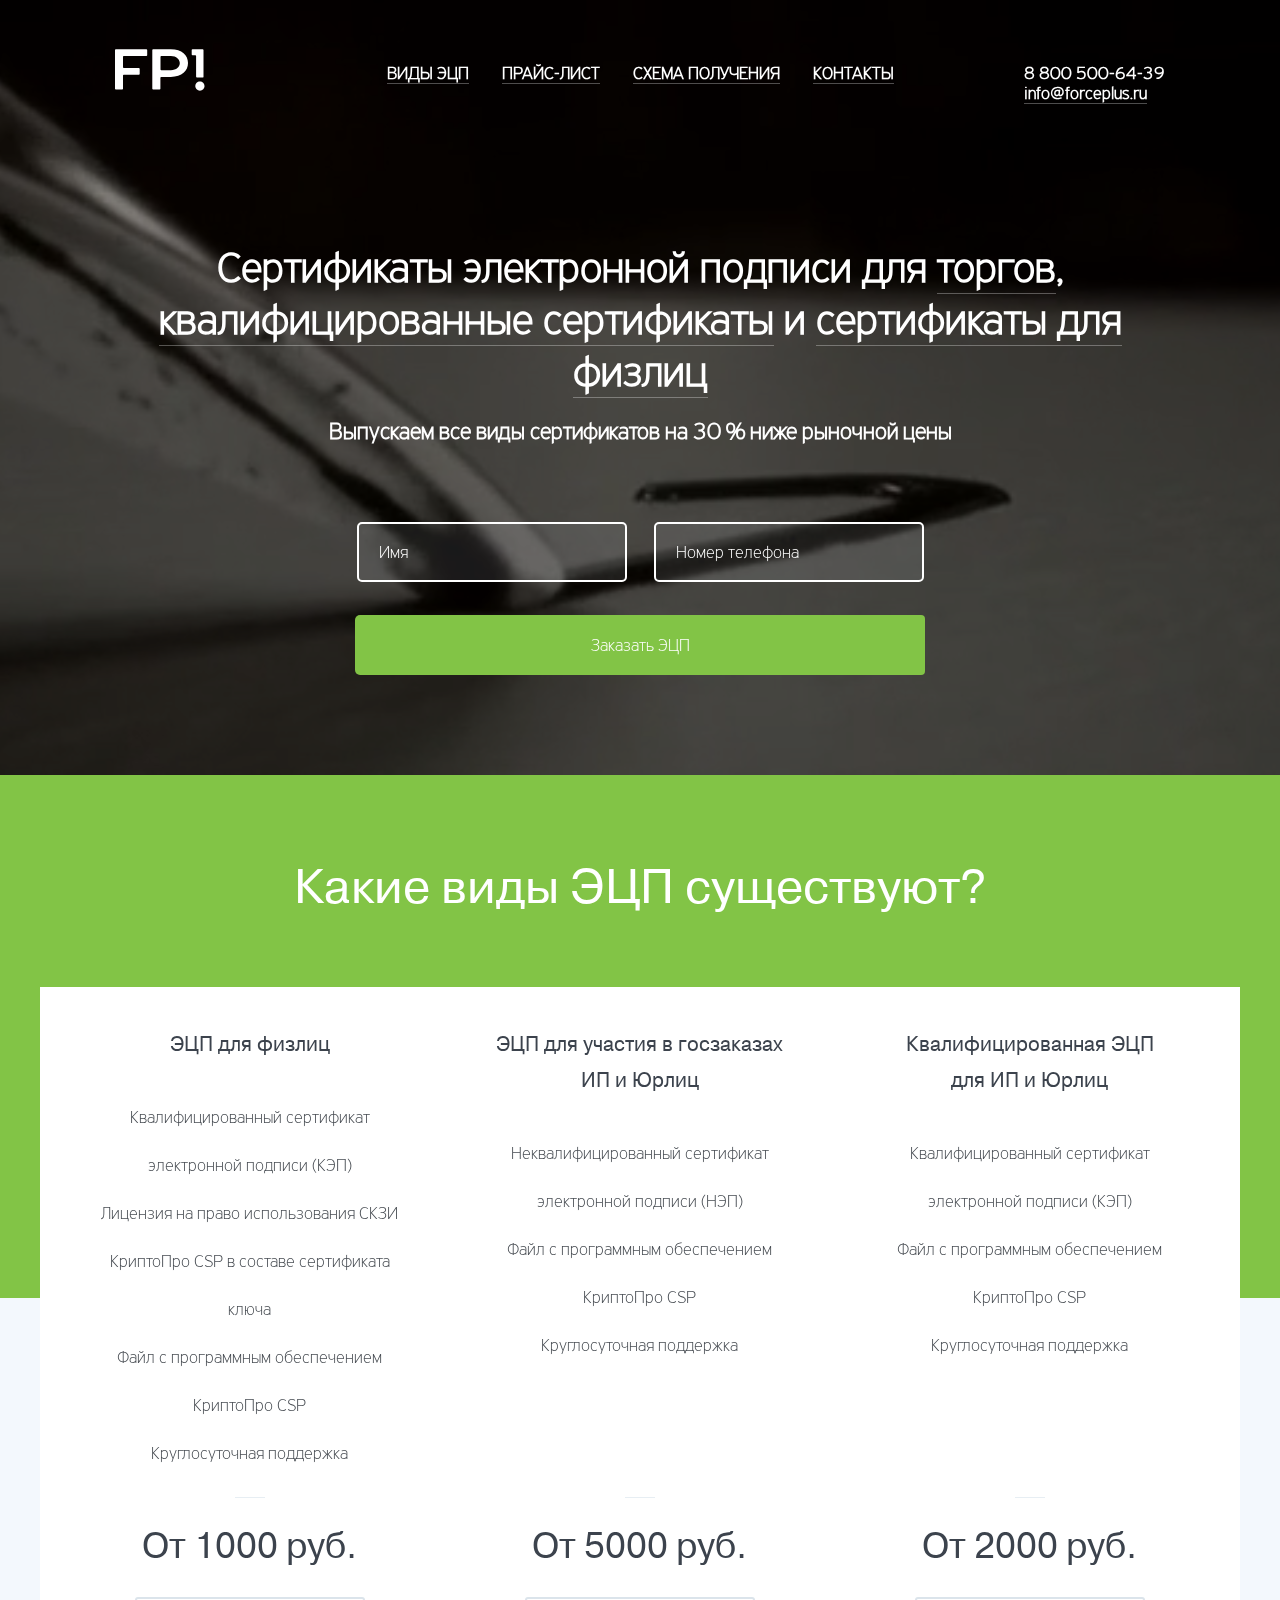
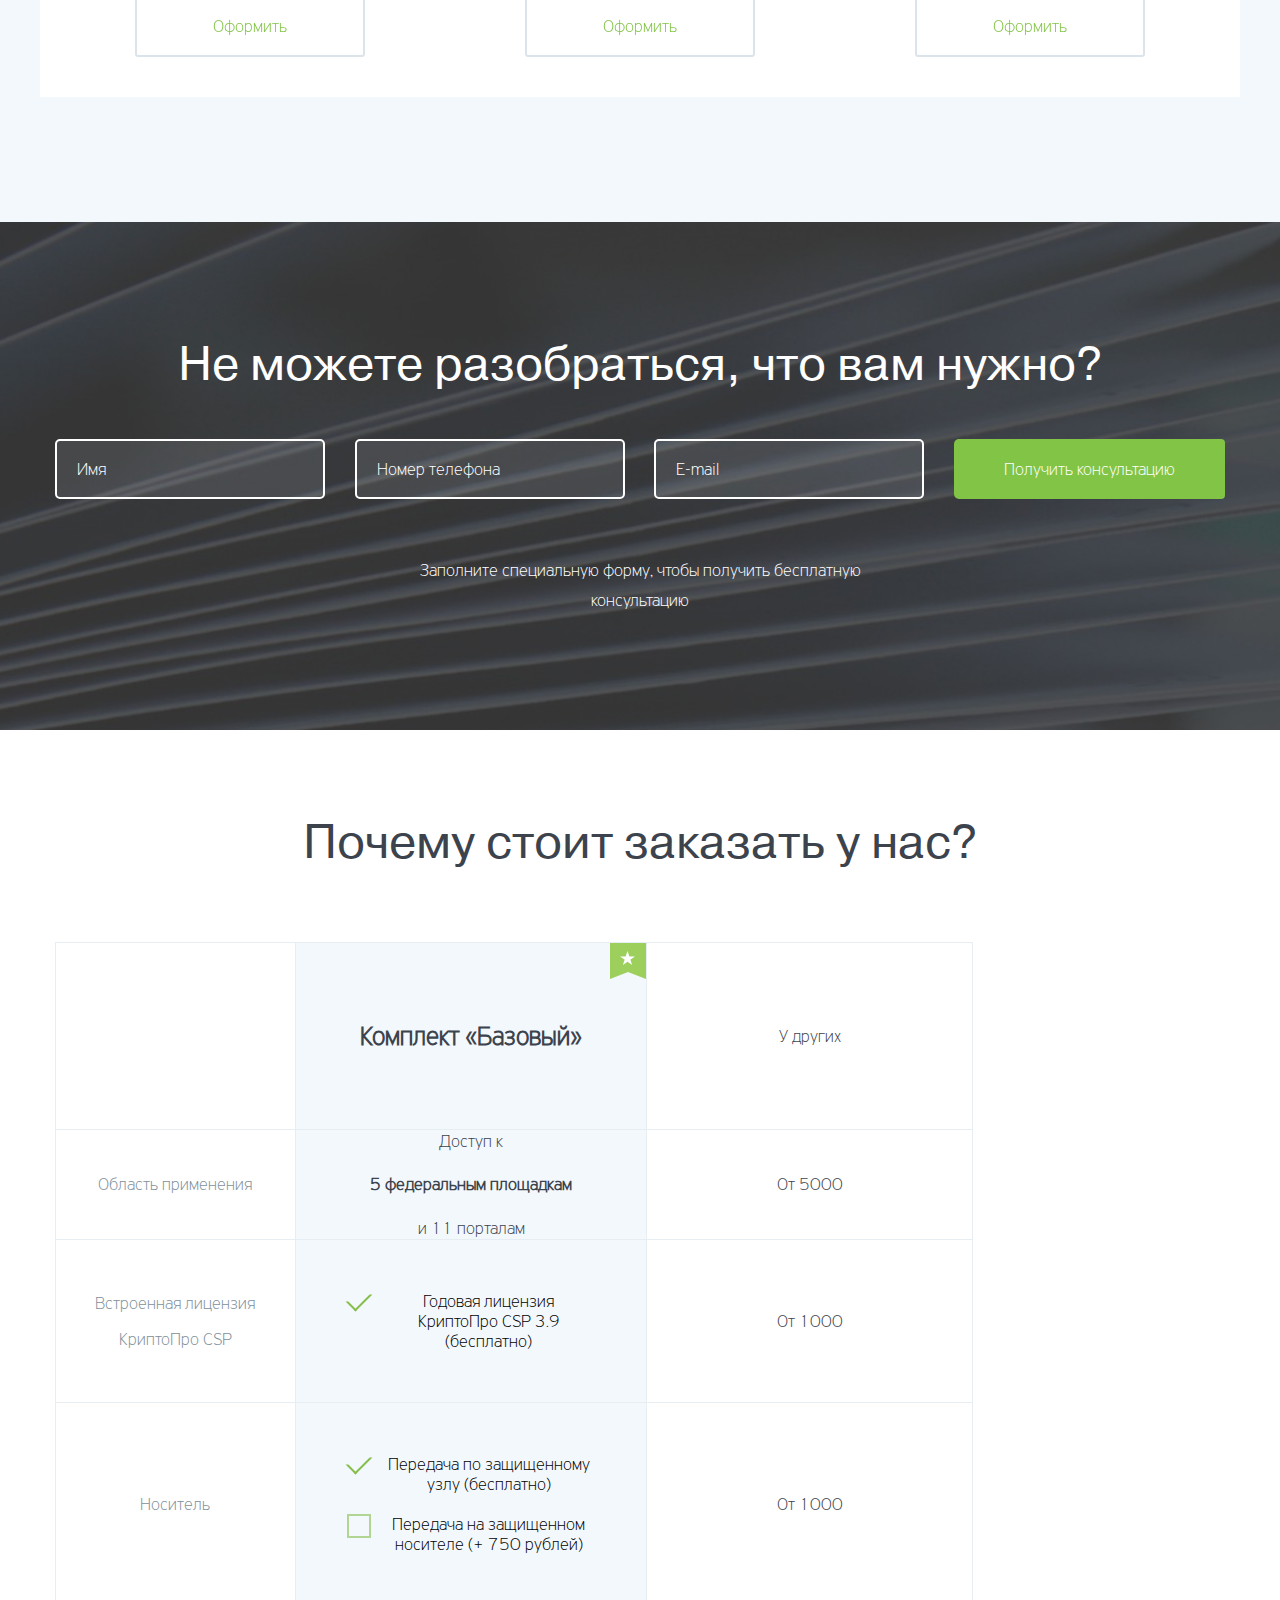
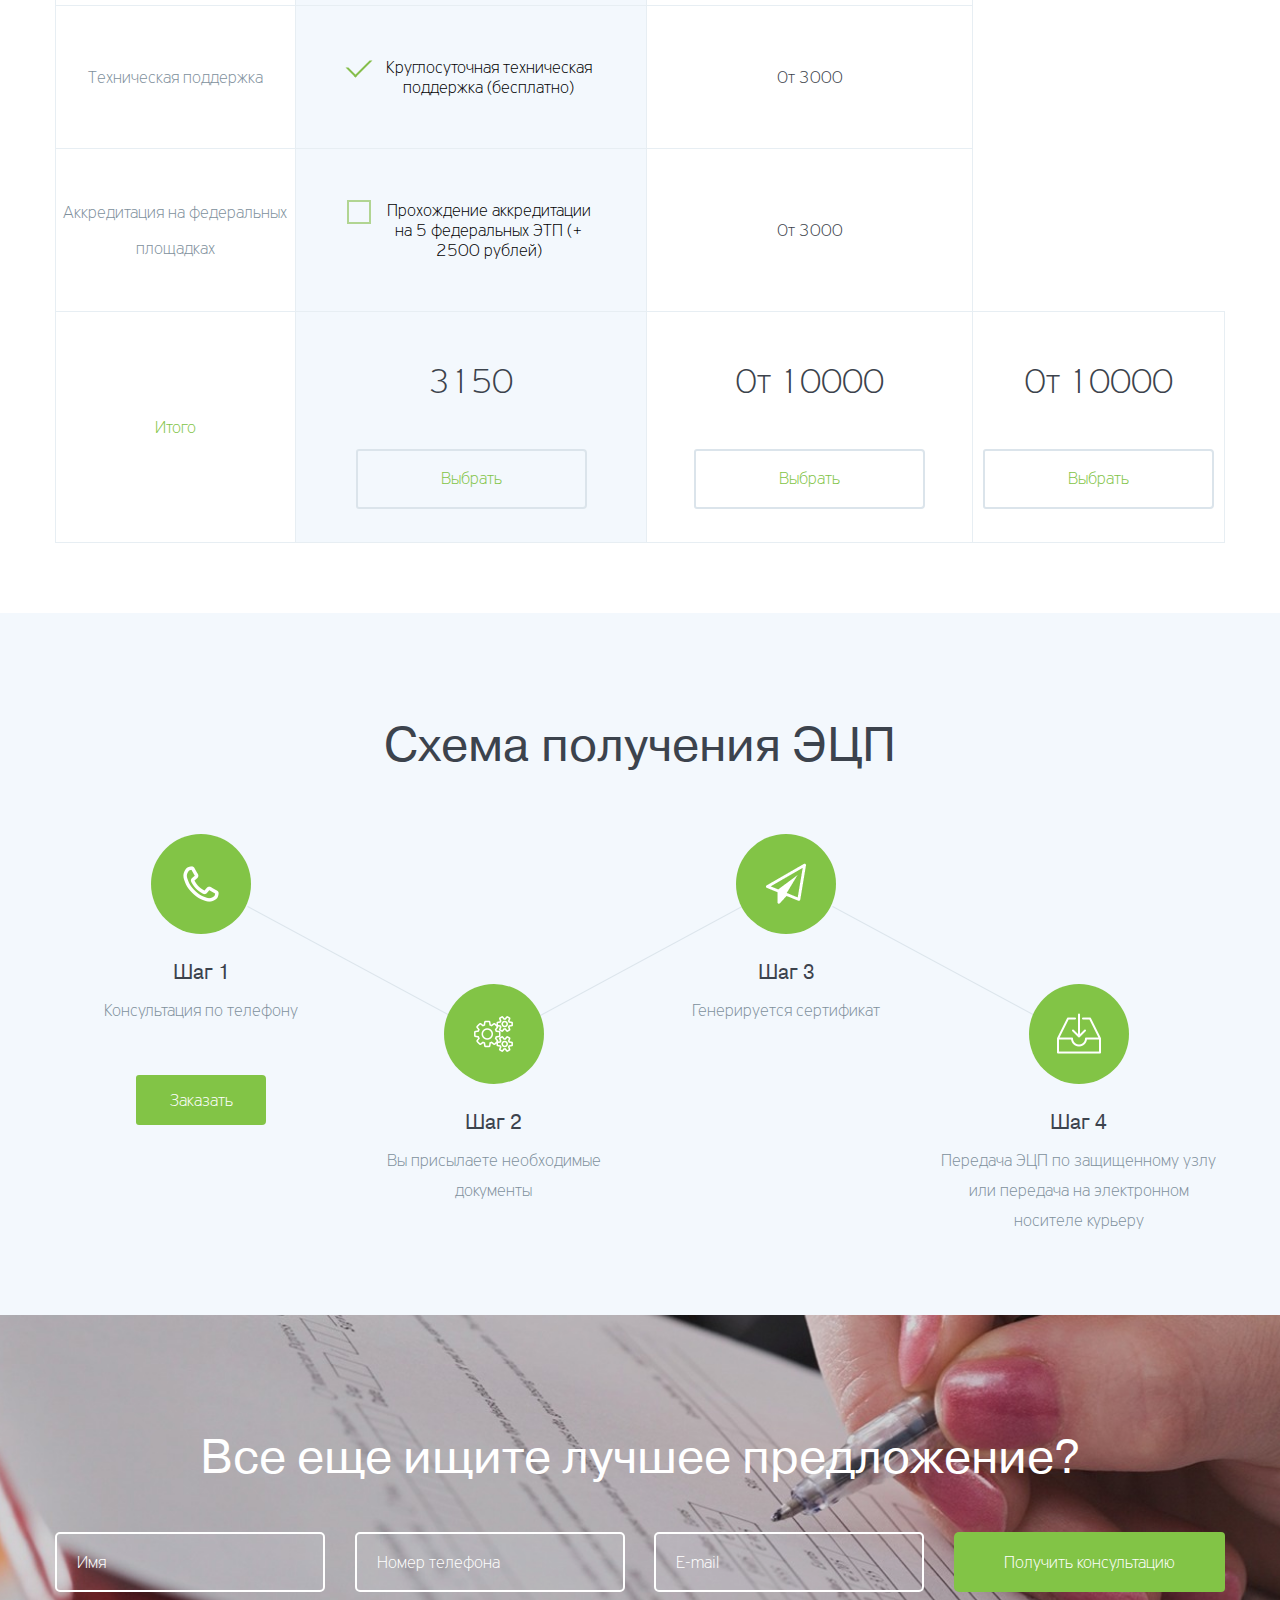
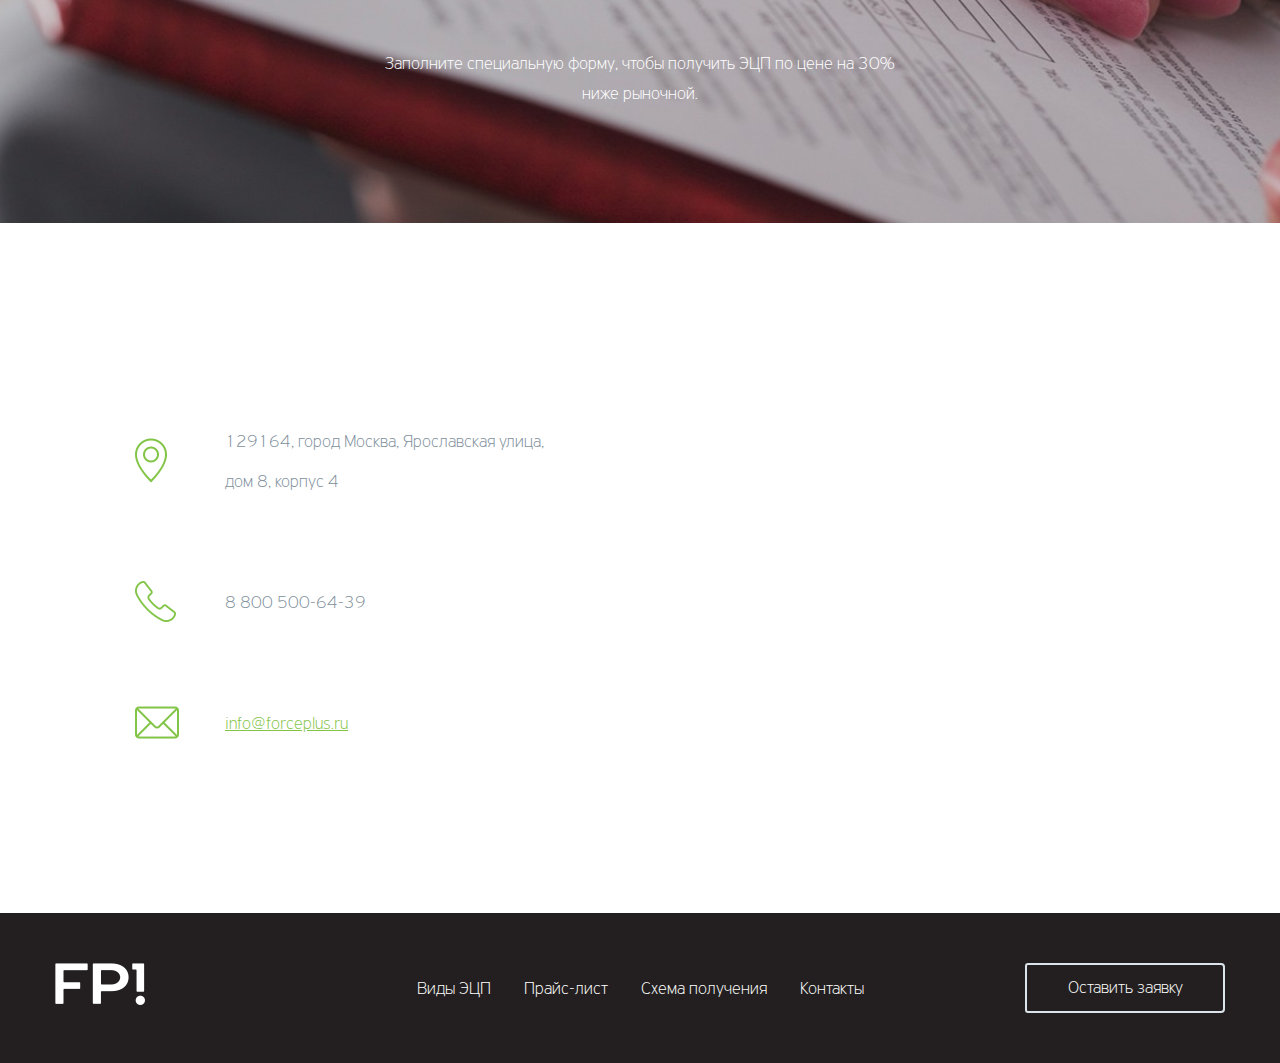
==== commit 2ee8199a: "v0" ====
--- a/index.html
+++ b/index.html
@@ -1,254 +1,380 @@
-<!DOCTYPE html>
-<html lang="en">
-<head>
-	<meta charset="UTF-8">
-	<meta http-equiv="X-UA-Compatible" content="IE=edge">
-	<meta name="viewport" content="width=device-width">
-	<title>Document</title>
-	<link rel="shortcut icon" href="favicon.ico" type="image/x-icon">
-	<link rel="icon" href="favicon.ico" type="image/x-icon">
-	<link rel="stylesheet" href="fonts/fonts.css">
-	<link rel="stylesheet" href="css/style.css">
-	<link rel="stylesheet" href="fancybox/jquery.fancybox.css">
-	<!--[if lt IE 9]>
-	<script src="https://oss.maxcdn.com/html5shiv/3.7.2/html5shiv.min.js">
-	</script><script src="https://oss.maxcdn.com/respond/1.4.2/respond.min.js"></script>
-	<![endif]-->
-</head>
-<body>
-
-	<header>
-		<div class="black-line">
-			<div class="wrapper">
-				<ul class="nav">                         
-					<li><a href="#c1" class="scr">Что включает</a></li>
-					<li><a href="#c2" class="scr">Прайс-лист</a></li>
-					<li><a href="#c3" class="scr">Наши кейсы</a></li>
-					<li><a href="#c4" class="scr">Схема работ</a></li>
-				</ul>
-				<a href="index.html" class="logo"><img src="img/logo.png" alt="" width="90" height="42"></a>
-				<a href="tel:88005006439" class="phone-number">8 800 500-64-39</a>
-			</div>
-		</div>
-		<div class="wrapper">
-			<h1>Профессиональное сопровождение<br>организаций в тендерном отборе от<br>бывших сотрудников ФАС</h1>
-			<h6>Узнайте, как участвовать и выигрывать гостендеры</h6>
-			<form class="form header-form" method="post" id="feedback-valid-1" action="sendmail.php">
-				<input type="text" name="name" placeholder="Имя">  
-				<input type="tel" name="phone" class="mask" placeholder="Номер телефона"><br> 
-				<input class="btn" type="submit" value="Узнать">
-			</form>
-		</div>
-	</header>
-
-	<section class="new-block" id="c1">
-		<div class="wrapper">
-			<div class="title">В чем заключается тендерное сопровождение?</div>
-			<div class="about clearfix">
-				<div class="w-33 ico-1">Получение ЭЦП</div>
-				<div class="w-33 ico-2">Аккредитация на 5<br>федеральных площадках</div>
-				<div class="w-33 ico-3">Ежедневный поиск и отбор<br>тендеров</div>
-				<div class="w-33 ico-4">Анализ тендера и оценка<br>конкурентоспособности</div>
-				<div class="w-33 ico-5">Подготовка документов и<br>участие в электронных<br>торгах</div>
-				<div class="w-33 ico-6">Сопровождение получения<br>банковской гарантии</div>
-				<div class="w-33 ico-7">Сопровождение по<br>получению СРО и<br>получение лицензий для 2 <br>части заявки</div>
-			</div>
-		</div>
-	</section>
-
-
-
-	<div class="section forms section-form-1">
-		<div class="wrapper">
-			<div class="title">Есть вопросы?</div>
-			<form class="form land-f justify-c" method="post" id="feedback-valid-2" action="sendmail.php">
-				<input type="text" name="name" placeholder="Имя">  
-				<input type="tel" name="phone" class="mask" placeholder="Номер телефона">
-				<input type="email" name="email" placeholder="E-mail">
-				<input class="btn" type="submit" value="Получить консультацию">
-			</form>
-			<div class="notes">Заполните специальную форму и получите бесплатную консультацию в<br>течение часа.</div>
-		</div>
-	</div>
-
-	<section class="section-2" id="c2">
-		<div class="wrapper">
-			<div class="title">Сколько обычно стоит тендерное сопровождение?</div>
-			<table class="table">
-				<tr>
-					<td>&nbsp;</td>
-					<td class="stl-1 edit">У нас</td>
-					<td class="stl-2">У других</td>
-				</tr>
-				<tr>
-					<td class="stl-0">Основной пакет сопровождения “Форс Плас”</td>
-					<td class="stl-1">14900</td>
-					<td class="stl-2">-</td>
-				</tr>
-				<tr>
-					<td class="stl-0">Выпуск ЭЦП для участия в закупках по 44-ФЗ</td>
-					<td class="stl-1">0</td>
-					<td class="stl-2">от 5000</td>
-				</tr>
-				<tr>
-					<td class="stl-0">Аккредитация на 5 федеральных площадках</td>
-					<td class="stl-1">0</td>
-					<td class="stl-2">от 1000</td>
-				</tr>
-				<tr>
-					<td class="stl-0">Юридическое консультирование</td>
-					<td class="stl-1">0</td>
-					<td class="stl-2">от 5000</td>
-				</tr>
-				<tr>
-					<td class="stl-0">Анализ тендера и оценка конкурентоспособности</td>
-					<td class="stl-1">0</td>
-					<td class="stl-2">от 5000</td>
-				</tr>
-				<tr>
-					<td class="stl-0">Подготовка документов и участие в государственных и коммерческих аукционах</td>
-					<td class="stl-1">0</td>
-					<td class="stl-2">от 5000</td>
-				</tr>
-				<tr>
-					<td class="stl-0">Обеспечение банковской гарантии</td>
-					<td class="stl-1">0</td>
-					<td class="stl-2">от 1000</td>
-				</tr>
-				<tr>
-					<td class="stl-0">Сопровождение по вступлению в СРО и получения лизенции для 2 части сделки</td>
-					<td class="stl-1">0</td>
-					<td class="stl-2">от 1000</td>
-				</tr>
-				<tr>
-					<td rowspan="2" class="result">Итого</td>
-					<td class="stl-1"><span class="price-2">14900</span></td>
-					<td class="stl-2"><span class="price-2">от 25500</span></td>
-				</tr>
-				<tr>
-					<td class="stl-1"><a href="#call" data-val="14900" class="modal-form choose js-wh">Выбрать</a></td>
-					<td class="stl-2"><!-- <a href="#call" data-val="25500" class="modal-form choose js-wh">Выбрать</a> --></td>
-				</tr>
-			</table>
-		</div>
-	</section>
-
-	<section class="section-comment" id="c3">
-		<div class="wrapper">
-			<div class="title">Пример одного из наших клиентов</div>
-			<div class="person-block">
-				<img src="img/comment.png" alt="" width="100" height="100">
-				<div class="name-s">Саарян Борис <span>Генеральный директор</span></div>
-				<a href="mailto:b@saaryan.ru" class="mail-link">b@saaryan.ru</a>
-				<div class="quote">
-					<p class="slide">
-						<b>Что было:</b> Строительной деятельностью я занимаюсь больше 15 лет. С 2011–2014 годы моя организация выполняла работы по субподряду. Начиная с 2015 года, мы решили попробовать себя в закупках. Первое время было очень сложно сориентироваться, но после приобретения СРО на нашу корпоративную электронную почту пришло куча предложений от тендерных организаций. Мы выбрали одну из них, оплатили выпуск ЭЦП, далее — аккредитацию. Нам предложили пакет, который предполагал комплексное сопровождение наших закупок. Стоимость к тому времени составляла около 120 000 руб. в год, — относительно недорогое сопровождение, но после нам сообщили, что победы на аукционах также должны вознаграждаться, а именно — 1–3 % от цены контракта. Такое предложение казалось нам необходимым, так как без них, без данной организации, мы бы вряд ли бы смогли что-то самостоятельно сделать, а содержать своего собственного тендерного специалиста, как ни крути, получается дорого. Первое время были чувства неуверенности ведь мы не понимали сколько придется выкладывать еще за сопровождение помимо денег, которые мы заплатили за целый год. Со временем эти чувства обострились, с нас начали сдирать деньги за все что только можно: после побед требовали выплаты 3 % от цены контракта и оплаты дополнительных услуг за сопровождение в получении банковской гарантии. И во время мелких закупок мы просто оставались ни с чем.
-					</p>
-					<p class="slide hide">
-						<b>Что было сделано:</b> Спустя год мы приняли решени, что с данной тендерной организацией сотрудничать нам вовсе не выгодно. В поисках новых организаций мы наткнулись на «Форс Плас». Их предложение нам показалось достойным внимания: специалисты компании показались экспертами, а главным плюсом было то, что они не потребовали вознаграждения за победу в закупках. После приобретения пакета в рамках оплаченного пакета нам выпустили ЭЦП. Затем пециалисты «Форс Плас» тщательно отобрали нам закупки, провели анализ и выявляли коррумпированные тендеры. Подготовкой и подачей заявки занимались полностью они, от нас требовались лишь документы организации. После побед на аукционах ребята сопровождали получение банковской гарантии, мы оплачивали лишь комиссию банку. <br><br>
-						<b>Результат:</b> С новой тендерной организацией к нам пришла уверенность: мы платили фиксированную цену, при этом подаем неограниченное количество заявок, получаем точный анализ закупок и все то, что требуется для благополучного участия в торгах. После выбора «Форс Плас» мы точно решили вопрос насчет тендерного специалиста в нашей организации - с такими ценами и возможностями мы получаем очень высокие результаты. Если раньше мы отдавали кучу денег, и всегда разную сумму, то сейчас мы платим фиксированную цену, получая отличный результат. Только недавно, благодаря поддержке «Форс Плас» мы сумели одержать победу в аукционе на сумму более 40 млн. руб.
-					</p>
-				</div>
-				<a href="#" class="mail-link js-read">читать полностью</a>
-			</div>
-		</div>
-	</section>
-
-	<section class="section-3" id="c4">
-		<div class="wrapper">
-			<div class="title">Схема работ участия в тендере вместе с нами</div>
-			<div class="scheme clearfix">
-				<div class="w-25">
-					<div class="icon-c ic-1"></div>
-					<div class="step">Шаг 1<span>Выпуск ЭЦП и прохождение аккредитации на торговых площадках</span></div>
-					<a href="#call" data-val="Схема" class="modal-form order-1 js-wh">Заказать</a>
-				</div>
-				<div class="w-25">
-					<div class="icon-c ic-2"></div>
-					<div class="step">Шаг 2<span>Подбор и анализ тендеров на более, чем 5000 государственных и коммерческих площадках.</span></div>
-				</div>
-				<div class="w-25">
-					<div class="icon-c ic-3"></div>
-					<div class="step">Шаг 3<span>Анализ документации, заказчиков и конкурентов.</span></div>
-				</div>
-				<div class="w-25">
-					<div class="icon-c ic-4"></div>
-					<div class="step">Шаг 4<span>Подготовка и подача заявок на участие в аукционе.</span></div>
-				</div>
-
-				<div class="w-25">
-					<div class="icon-c ic-5"></div>
-					<div class="step">Шаг 5<span>Ожидание допуска заявок, проведение торгов, внесение обеспечения и подписание контракта.</span></div>
-				</div>
-
-				<div class="w-25">
-					<div class="icon-c ic-6"></div>
-					<div class="step">Шаг 6<span>Получение аванса, сдача-приемка работ, оплата.</span></div>
-				</div>
-			</div>
-		</div>
-	</section>
-
-	<div class="section forms section-form-2">
-		<div class="wrapper">
-			<div class="title">Все еще думаете?</div>
-			<form class="form land-f justify-c" method="post" id="feedback-valid-3" action="sendmail.php">
-				<input type="text" name="name" placeholder="Имя">  
-				<input type="tel" name="phone" class="mask" placeholder="Номер телефона">
-				<input type="email" name="email" placeholder="E-mail">
-				<input class="btn" type="submit" value="Получить консультацию">
-			</form>
-			<div class="notes">Заполните специальную форму прямо сейчас, и получите сопровождение<br>участия в тендерах от бывших сотрудников ФАС</div>
-		</div>
-	</div>
-
-	<div class="map">
-		<div id="map-canvas"></div>
-		<div class="wrapper">
-			<div class="contact-block">
-				<ul class="address">
-					<li class="i-1">129164, город Москва, Ярославская улица, дом 8, корпус 4</li>
-					<li class="i-2">8 800 500-64-39</li>
-					<li class="i-3"><a href="mailto:info@forceplus.ru">info@forceplus.ru</a></li>
-				</ul>
-			</div>
-		</div>
-	</div>
-
-	<footer class="black-line">
-		<div class="wrapper">
-			<ul class="nav">              
-				<li><a href="#c1" class="scr">Что включает</a></li>
-				<li><a href="#c2" class="scr">Прайс-лист</a></li>
-				<li><a href="#c3" class="scr">Наши кейсы</a></li>
-				<li><a href="#c4" class="scr">Схема работ</a></li>
-			</ul>
-			<a href="index.html" class="logo"><img src="img/logo.png" alt="" width="90" height="42"></a>
-			<a href="#call" class="modal-form phone-number btn-1">Оставить заявку</a>
-		</div>
-	</footer>
-
-	<div id="call" class="form-all hide">
-		<img src="img/fthx.jpg" alt="" class="l-b" width="460" height="560">
-		<form class="form land-f" method="post" id="feedback-valid-4" action="sendmail.php">
-			<div class="n-form">Оставьте заявку <span>Заполните специальную форму, и мы<br>свяжемся с вами в ближайшее время.</span></div>
-			<input type="text" name="name" placeholder="Имя">  
-			<input type="tel" name="phone" class="mask" placeholder="Номер телефона">
-			<input type="email" name="email" placeholder="E-mail">
-			<input type="hidden" value="" class="js-val" name="inp">
-			<input class="btn" type="submit" value="Оставить заявку">
-		</form>
-	</div>
-
-
-	<script src="https://ajax.googleapis.com/ajax/libs/jquery/2.1.4/jquery.min.js"></script>
-	<script src="fancybox/jquery.fancybox.pack.js"></script>
-	<script src="js/check_ajax.js"></script>       
-	<script src="js/jquery.maskedinput.js"></script>   
-	<script src="js/jquery.form.js"></script>       
-	<script src="js/jquery.validate.js"></script>     
-	<script src="js/main.js"></script>
-	<script src="https://api-maps.yandex.ru/2.0-stable/?load=package.standard&lang=ru-RU" type="text/javascript"></script>
-	<script src="js/yandex.js"></script>
-</body>
-</html>+<!DOCTYPE html>
+<html lang="en">
+<head>
+	<meta charset="UTF-8">
+	<meta http-equiv="X-UA-Compatible" content="IE=edge">
+	<meta name="viewport" content="width=device-width">
+	<title>Форс Плас</title>
+	<link rel="shortcut icon" href="favicon.ico" type="image/x-icon">
+	<link rel="icon" href="favicon.ico" type="image/x-icon">
+	<link rel="stylesheet" href="fonts/fonts.css">
+	<link rel="stylesheet" href="css/style.css">
+	<link rel="stylesheet" href="fancybox/jquery.fancybox.css">
+
+
+
+
+
+
+
+
+
+	<!--[if lt IE 9]>
+	<script src="https://oss.maxcdn.com/html5shiv/3.7.2/html5shiv.min.js">
+	</script><script src="https://oss.maxcdn.com/respond/1.4.2/respond.min.js"></script>
+	<![endif]-->
+</head>
+<body>
+
+	<header>
+		<div class="black-line">
+			<div class="wrapper">
+				<ul class="nav">
+					<li><a href="#c1"><h4><span>ВИДЫ ЭЦП</span></h4></a></li>
+					<li><a href="#c2" class="scr"><h4><span>ПРАЙС-ЛИСТ</span></h4></a></li>
+					<li><a href="#c3" class="scr"><h4><span>СХЕМА ПОЛУЧЕНИЯ</span></h4></a></li>
+					<li><a href="#c4" class="scr"><h4><span>КОНТАКТЫ</span></h4></a></li>
+					
+				</ul>
+				<a href="index.html" class="logo"><h4><img src="img/FP1.svg" alt="" width="90" height="42"></h4></a>
+				
+				<a href="mailto:info@forceplus.ru" class="phone-number"><h4>8 800 500-64-39 <br>
+				<span>info@forceplus.ru</span></h4></a>
+				
+				
+		
+				
+			</div>
+		</div>
+		<div class="wrapper">
+			<h1>Сертификаты электронной подписи для <span>торгов</span>, <span>квалифицированные сертификаты</span> и <span>сертификаты для физлиц</span> 
+</h1>
+
+
+
+
+
+			 <center><h2>Выпускаем все виды сертификатов на 30 % ниже рыночной цены</h2></center>
+			 <br> <br> <br>
+			<form class="form header-form" method="post" id="feedback-valid-1" action="sendmail.php">
+				<input type="text" name="name" placeholder="Имя">  
+				<input type="tel" name="phone" class="mask" placeholder="Номер телефона"><br> 
+				<input class="btn" type="submit" value="Заказать ЭЦП">
+			</form>
+		</div>
+
+
+		<div class="video">
+			<video autoplay loop muted="muted">
+				<source src="video/mp4_version.mp4" type="video/mp4" />
+		
+			</video>
+			
+		</div>
+
+	</header>
+
+	<section class="section-1" id="c1">
+		<div class="wrapper">
+			<div class="title">Какие виды ЭЦП существуют?</div>
+		</div>
+		<div class="wrapper bg-color">
+			<div class="w-33">
+				<div class="head">ЭЦП для физлиц</div>
+				<ul class="list-1">
+					<li>Квалифицированный сертификат электронной подписи (КЭП)</li>
+					<li> Лицензия на право использования СКЗИ КриптоПро CSP в составе сертификата ключа</li>
+					<li>Файл с программным обеспечением</li>
+					<li>КриптоПро CSP</li>
+					<li>Круглосуточная поддержка</li>
+				</ul>
+				<div class="abs">
+					<div class="price">От 1000 руб.</div>
+					<a href="#call" class="modal-form order js-type">Оформить</a>
+				</div>
+			</div>
+			<div class="w-33">
+				<div class="head">ЭЦП для участия в госзаказах ИП и Юрлиц</div>
+				<ul class="list-1">
+					<li>Неквалифицированный сертификат электронной подписи (НЭП)</li>
+					<li>Файл с программным обеспечением</li>
+					<li>КриптоПро CSP</li>
+					<li>Круглосуточная поддержка</li>
+				</ul>
+				<div class="abs">
+					<div class="price">От 5000 руб.</div>
+					<a href="#call" class="modal-form order js-type">Оформить</a>
+				</div>
+			</div>
+			<div class="w-33">
+				<div class="head">Квалифицированная ЭЦП<br> для ИП и Юрлиц</div>
+				<ul class="list-1">
+					<li>Квалифицированный сертификат электронной подписи (КЭП)</li>
+					<li>Файл с программным обеспечением</li>
+					<li>КриптоПро CSP</li>
+					<li>Круглосуточная поддержка</li>
+				</ul>
+				<div class="abs">
+					<div class="price">От 2000 руб.</div>
+					<a href="#call" class="modal-form order js-type">Оформить</a>
+				</div>
+			</div>
+		</div>
+	</section>
+
+	<div class="section forms section-form-1">
+		<div class="wrapper">
+			<div class="title">Не можете разобраться, что вам нужно?</div>
+			<form class="form land-f justify-c" method="post" id="feedback-valid-2" action="sendmail.php">
+				<input type="text" name="name" placeholder="Имя">  
+				<input type="tel" name="phone" class="mask" placeholder="Номер телефона">
+				<input type="email" name="email" placeholder="E-mail">
+				<input class="btn" type="submit" value="Получить консультацию">
+			</form>
+			<div class="notes">Заполните специальную форму, чтобы получить бесплатную <br>консультацию</div>
+		</div>
+	</div>
+
+ 	<section class="section-2" id="c2">
+		<div class="wrapper">
+			<div class="title">Почему стоит заказать у нас?</div>
+			<table class="table">
+				<tr>
+					<td>&nbsp;</td>
+					<td class="stl-1 edit"><h2>Комплект «Базовый»</h2></td>
+					<td class="stl-2">У других</td>
+				</tr>
+				<tr>
+					<td class="stl-0">Область применения</td>
+					<td class="stl-1">Доступ к <h4><span>5 федеральным площадкам</span></h4> и 11 порталам</td>
+					<td class="stl-2">От 5000</td>
+					
+				</tr>
+				<tr>
+					<td class="stl-0">Встроенная лицензия КриптоПро CSP</td>
+					<td class="stl-1">
+					    
+					  	 <div class="boxes">
+  <input type="checkbox" id="box-5" checked>
+  <label for="box-5">Годовая лицензия КриптоПро CSP 3.9 (бесплатно)</label>
+  
+
+</div>
+
+
+					</td>
+					<td class="stl-2">От 1000</td>
+				</tr>
+				<tr>
+					<td class="stl-0">Носитель</td>
+					<td class="stl-1">
+					    
+					    <div class="boxes">
+  <input type="checkbox" id="box-1" checked>
+  <label for="box-1">Передача по защищенному узлу (бесплатно)</label>
+
+ <input type="checkbox" id="box-2" value="750">
+  <label for="box-2">Передача на защищенном носителе (+ 750 рублей)</label>
+   
+   
+  
+ 
+
+
+
+
+
+
+
+
+
+
+
+</div>
+
+</td>
+
+
+
+
+
+
+				
+					<td class="stl-2">От 1000</td>
+				</tr>
+				
+				<tr>
+					<td class="stl-0">Техническая поддержка</td>
+					<td class="stl-1">
+					   
+				 <div class="boxes">
+  <input type="checkbox" id="box-3" checked>
+  <label for="box-3">Круглосуточная техническая поддержка (бесплатно)</label>
+  
+
+</div>
+
+					   
+
+
+					</td>
+					<td class="stl-2">От 3000</td>
+				</tr>
+				
+				
+				<tr>
+					<td class="stl-0">Аккредитация на федеральных площадках</td>
+					
+					<td class="stl-1">
+					     
+					     
+					     
+			  	 	 <div class="boxes"> <form name="Sum">	  
+   <input type="checkbox" id="box-4" value="2500">
+  <label for="box-4">Прохождение аккредитации на 5 федеральных ЭТП (+ 2500 рублей)</label>
+  </form></div>
+					
+					
+					   </td> 
+
+
+  
+
+				
+					<td class="stl-2">От 3000</td>
+				</tr>
+				<tr>
+					<td rowspan="2" class="result">Итого</td>
+					<td class="stl-1"><span class="price-2">
+					 
+					   <output id="rezultat">3150</output>
+
+<script>
+var s = document.forms.Sum,
+    d = s.querySelectorAll('input[type="checkbox"]:not([value]), input[type="checkbox"][value=""]');
+  for (var i = 0; i < d.length; i++) // чтобы не было написано NaN, убираем в disabled пункты, где не прописаны значения
+    d[i].disabled = true;
+s.onchange = function() { // начало работы функции сложения
+  var n = s.querySelectorAll('[type="checkbox"]'),
+      itog = 3150;
+  for(var j=0; j<n.length; j++)
+    n[j].checked ? itog += parseFloat(n[j].value) : itog;
+    document.getElementById('rezultat').innerHTML = '' + itog;
+}
+</script>
+
+
+
+
+</span></td>
+
+					<td class="stl-2"><span class="price-2">От 10000</span></td>
+					<td class="stl-2"><span class="price-2">От 10000</span></td>
+				</tr>
+				<tr>
+					<td class="stl-1"><a href="#call" data-val="6990" class="modal-form choose js-wh">Выбрать</a></td>
+					<td class="stl-2"><a href="#call" data-val="6990" class="modal-form choose js-wh">Выбрать</a></td>
+					<td class="stl-3C"><a href="#call" data-val="6990" class="modal-form choose js-wh">Выбрать</a></td>
+				</tr>
+			</table>
+		</div>
+	</section>
+
+	<section class="section-3" id="c3">
+		<div class="wrapper">
+			<div class="title">Схема получения ЭЦП</div>
+			<div class="scheme clearfix">
+				<div class="w-25">
+					<div class="icon-c ic-1"></div>
+					<div class="step">Шаг 1<span>Консультация по телефону</span></div>
+					<a href="#call" data-val="Схема" class="modal-form order-1 js-wh">Заказать</a>
+				</div>
+				<div class="w-25">
+					<div class="icon-c ic-2"></div>
+					<div class="step">Шаг 2<span>Вы присылаете необходимые документы</span></div>
+				</div>
+				<div class="w-25">
+					<div class="icon-c ic-3"></div>
+					<div class="step">Шаг 3<span>Генерируется сертификат</span></div>
+				</div>
+				<div class="w-25">
+					<div class="icon-c ic-4"></div>
+					<div class="step">Шаг 4<span>Передача ЭЦП по защищенному узлу или передача на электронном носителе курьеру</span></div>
+				</div>
+			</div>
+		</div>
+	</section>
+
+	<div class="section forms section-form-2">
+		<div class="wrapper">
+			<div class="title">Все еще ищите лучшее предложение?</div>
+			<form class="form land-f justify-c" method="post" id="feedback-valid-3" action="sendmail.php">
+				<input type="text" name="name" placeholder="Имя">  
+				<input type="tel" name="phone" class="mask" placeholder="Номер телефона">
+				<input type="email" name="email" placeholder="E-mail">
+				<input class="btn" type="submit" value="Получить консультацию">
+			</form>
+			<div class="notes">Заполните специальную форму, чтобы получить ЭЦП по цене на 30% <br>ниже рыночной.</div>
+		</div>
+	</div>
+
+	<div class="map" id="c4">
+		<div id="map-canvas"></div>
+		<div class="wrapper">
+			<div class="contact-block">
+				<ul class="address">
+					<li class="i-1">129164, город Москва, Ярославская улица, дом 8, корпус 4</li>
+					<li class="i-2">8 800 500-64-39</li>
+					<li class="i-3"><a href="mailto:info@forceplus.ru">info@forceplus.ru</a></li>
+				</ul>
+			</div>
+		</div>
+	</div>
+
+	<footer class="black-line">
+		<div class="wrapper">
+			<ul class="nav">
+				<li><a href="#c1" class="scr">Виды ЭЦП</a></li>
+				<li><a href="#c2" class="scr">Прайс-лист</a></li>
+				<li><a href="#c3" class="scr">Схема получения</a></li>
+				<li><a href="#c4" class="scr">Контакты</a></li>
+			</ul>
+			<a href="index.html" class="logo"><img src="img/logo.png" alt="" width="90" height="42"></a>
+			<a href="#call" class="modal-form phone-number btn-1">Оставить заявку</a>
+		</div>
+	</footer>
+
+	<div id="call" class="form-all hide">
+		<img src="img/fthx.jpg" alt="" class="l-b" width="460" height="560">
+		<form class="form land-f" method="post" id="feedback-valid-4" action="sendmail.php">
+			<div class="n-form">Оставьте заявку <span>Заполните специальную форму, и мы<br>свяжемся с вами в ближайшее время.</span></div>
+			<input type="text" name="name" placeholder="Имя">  
+			<input type="tel" name="phone" class="mask" placeholder="Номер телефона">
+			<input type="email" name="email" placeholder="E-mail">
+			<input type="hidden" value="" class="js-val" name="inp">
+			<input class="btn" type="submit" value="Оставить заявку">
+		</form>
+	</div>
+
+
+	<script src="https://ajax.googleapis.com/ajax/libs/jquery/2.1.4/jquery.min.js"></script>
+	<script src="fancybox/jquery.fancybox.pack.js"></script>
+	<script src="js/check_ajax.js"></script>       
+	<script src="js/jquery.maskedinput.js"></script>   
+	<script src="js/jquery.form.js"></script>       
+	<script src="js/jquery.validate.js"></script>     
+	<script src="js/main.js"></script>
+	<script src="https://api-maps.yandex.ru/2.0-stable/?load=package.standard&lang=ru-RU" type="text/javascript"></script>
+	<script src="js/yandex.js"></script>
+	
+	
+	
+</body>
+</html>
+
+
+
+
+
+
+
--- a/fonts/fonts.css
+++ b/fonts/fonts.css
@@ -1,11 +1,8 @@
 @font-face {
   font-family: 'PFHighwaySansPro-Thin';
   src: url('PFHighwaySansPro-Thin.woff') format('woff'),
-  url('PFHighwaySansPro-Thin.ttf') format('truetype'),
-  url('PFHighwaySansPro-Thin.svg#PFHighwaySansPro-Thin') format('svg'),
-  url('pfhighwaysanspro-thin.eot');
-  src: url('pfhighwaysanspro-thin.woff2') format('woff2'),
-  url('pfhighwaysanspro-thin.eot?#iefix') format('embedded-opentype');
+       url('PFHighwaySansPro-Thin.ttf') format('truetype'),
+       url('PFHighwaySansPro-Thin.svg#PFHighwaySansPro-Thin') format('svg');
   font-weight: normal;
   font-style: normal;
 }
@@ -14,11 +11,8 @@
 @font-face {
   font-family: 'PragmaticaWeb-Book';
   src: url('PragmaticaWeb-Book.woff') format('woff'),
-  url('PragmaticaWeb-Book.ttf') format('truetype'),
-  url('PragmaticaWeb-Book.svg#PragmaticaWeb-Book') format('svg'),
-  url('pragmatica-regular-v4.eot');
-  src: url('pragmatica-regular-v4.woff2') format('woff2'),
-  url('pragmatica-regular-v4.eot?#iefix') format('embedded-opentype');
+       url('PragmaticaWeb-Book.ttf') format('truetype'),
+       url('PragmaticaWeb-Book.svg#PragmaticaWeb-Book') format('svg');
   font-weight: normal;
   font-style: normal;
 }
--- a/css/style.css
+++ b/css/style.css
@@ -3,7 +3,7 @@
  * 1. Change the default font family in all browsers (opinionated).
  * 2. Prevent adjustments of font size after orientation changes in IE and iOS.
  */
-html {
+ html {
   font-family: sans-serif;
   /* 1 */
   -ms-text-size-adjust: 100%;
@@ -15,29 +15,29 @@
 /**
  * Remove the margin in all browsers (opinionated).
  */
-body {
+ body {
   margin: 0;
 }
 
 /* HTML5 display definitions
-   ========================================================================== */
+========================================================================== */
 /**
  * Add the correct display in IE 9-.
  * 1. Add the correct display in Edge, IE, and Firefox.
  * 2. Add the correct display in IE.
  */
-article,
-aside,
-details,
-figcaption,
-figure,
-footer,
-header,
-main,
-menu,
-nav,
-section,
-summary {
+ article,
+ aside,
+ details,
+ figcaption,
+ figure,
+ footer,
+ header,
+ main,
+ menu,
+ nav,
+ section,
+ summary {
   /* 1 */
   display: block;
 }
@@ -45,17 +45,17 @@
 /**
  * Add the correct display in IE 9-.
  */
-audio,
-canvas,
-progress,
-video {
+ audio,
+ canvas,
+ progress,
+ video {
   display: inline-block;
 }
 
 /**
  * Add the correct display in iOS 4-7.
  */
-audio:not([controls]) {
+ audio:not([controls]) {
   display: none;
   height: 0;
 }
@@ -63,7 +63,7 @@
 /**
  * Add the correct vertical alignment in Chrome, Firefox, and Opera.
  */
-progress {
+ progress {
   vertical-align: baseline;
 }
 
@@ -71,18 +71,18 @@
  * Add the correct display in IE 10-.
  * 1. Add the correct display in IE.
  */
-template,
-[hidden] {
+ template,
+ [hidden] {
   display: none;
 }
 
 /* Links
-   ========================================================================== */
+========================================================================== */
 /**
  * 1. Remove the gray background on active links in IE 10.
  * 2. Remove gaps in links underline in iOS 8+ and Safari 8+.
  */
-a {
+ a {
   background-color: transparent;
   /* 1 */
   -webkit-text-decoration-skip: objects;
@@ -93,18 +93,18 @@
  * Remove the outline on focused links when they are also active or hovered
  * in all browsers (opinionated).
  */
-a:active,
-a:hover {
+ a:active,
+ a:hover {
   outline-width: 0;
 }
 
 /* Text-level semantics
-   ========================================================================== */
+========================================================================== */
 /**
  * 1. Remove the bottom border in Firefox 39-.
  * 2. Add the correct text decoration in Chrome, Edge, IE, Opera, and Safari.
  */
-abbr[title] {
+ abbr[title] {
   border-bottom: none;
   /* 1 */
   text-decoration: underline;
@@ -116,23 +116,23 @@
 /**
  * Prevent the duplicate application of `bolder` by the next rule in Safari 6.
  */
-b,
-strong {
+ b,
+ strong {
   font-weight: inherit;
 }
 
 /**
  * Add the correct font weight in Chrome, Edge, and Safari.
  */
-b,
-strong {
+ b,
+ strong {
   font-weight: bolder;
 }
 
 /**
  * Add the correct font style in Android 4.3-.
  */
-dfn {
+ dfn {
   font-style: italic;
 }
 
@@ -140,15 +140,15 @@
  * Correct the font size and margin on `h1` elements within `section` and
  * `article` contexts in Chrome, Firefox, and Safari.
  */
-h1 {
-  font-size: 2em;
+ h1 {
+  font-size: 3em;
   margin: 0.67em 0;
 }
 
 /**
  * Add the correct background and color in IE 9-.
  */
-mark {
+ mark {
   background-color: #ff0;
   color: #000;
 }
@@ -156,7 +156,7 @@
 /**
  * Add the correct font size in all browsers.
  */
-small {
+ small {
   font-size: 80%;
 }
 
@@ -164,8 +164,8 @@
  * Prevent `sub` and `sup` elements from affecting the line height in
  * all browsers.
  */
-sub,
-sup {
+ sub,
+ sup {
   font-size: 75%;
   line-height: 0;
   position: relative;
@@ -181,31 +181,31 @@
 }
 
 /* Embedded content
-   ========================================================================== */
+========================================================================== */
 /**
  * Remove the border on images inside links in IE 10-.
  */
-img {
+ img {
   border-style: none;
 }
 
 /**
  * Hide the overflow in IE.
  */
-svg:not(:root) {
+ svg:not(:root) {
   overflow: hidden;
 }
 
 /* Grouping content
-   ========================================================================== */
+========================================================================== */
 /**
  * 1. Correct the inheritance and scaling of font size in all browsers.
  * 2. Correct the odd `em` font sizing in all browsers.
  */
-code,
-kbd,
-pre,
-samp {
+ code,
+ kbd,
+ pre,
+ samp {
   font-family: monospace, monospace;
   /* 1 */
   font-size: 1em;
@@ -215,7 +215,7 @@
 /**
  * Add the correct margin in IE 8.
  */
-figure {
+ figure {
   margin: 1em 40px;
 }
 
@@ -223,7 +223,7 @@
  * 1. Add the correct box sizing in Firefox.
  * 2. Show the overflow in Edge and IE.
  */
-hr {
+ hr {
   box-sizing: content-box;
   /* 1 */
   height: 0;
@@ -233,15 +233,15 @@
 }
 
 /* Forms
-   ========================================================================== */
+========================================================================== */
 /**
  * 1. Change font properties to `inherit` in all browsers (opinionated).
  * 2. Remove the margin in Firefox and Safari.
  */
-button,
-input,
-select,
-textarea {
+ button,
+ input,
+ select,
+ textarea {
   font: inherit;
   /* 1 */
   margin: 0;
@@ -251,7 +251,7 @@
 /**
  * Restore the font weight unset by the previous rule.
  */
-optgroup {
+ optgroup {
   font-weight: bold;
 }
 
@@ -259,18 +259,18 @@
  * Show the overflow in IE.
  * 1. Show the overflow in Edge.
  */
-button,
-input {
-  /* 1 */
-  overflow: visible;
+ button,
+ input {
+  /* 1 */
+  overflow: auto;
 }
 
 /**
  * Remove the inheritance of text transform in Edge, Firefox, and IE.
  * 1. Remove the inheritance of text transform in Firefox.
  */
-button,
-select {
+ button,
+ select {
   /* 1 */
   text-transform: none;
 }
@@ -280,10 +280,10 @@
  *    controls in Android 4.
  * 2. Correct the inability to style clickable types in iOS and Safari.
  */
-button,
-html [type="button"],
-[type="reset"],
-[type="submit"] {
+ button,
+ html [type="button"],
+ [type="reset"],
+ [type="submit"] {
   -webkit-appearance: button;
   /* 2 */
 }
@@ -291,10 +291,10 @@
 /**
  * Remove the inner border and padding in Firefox.
  */
-button::-moz-focus-inner,
-[type="button"]::-moz-focus-inner,
-[type="reset"]::-moz-focus-inner,
-[type="submit"]::-moz-focus-inner {
+ button::-moz-focus-inner,
+ [type="button"]::-moz-focus-inner,
+ [type="reset"]::-moz-focus-inner,
+ [type="submit"]::-moz-focus-inner {
   border-style: none;
   padding: 0;
 }
@@ -302,17 +302,17 @@
 /**
  * Restore the focus styles unset by the previous rule.
  */
-button:-moz-focusring,
-[type="button"]:-moz-focusring,
-[type="reset"]:-moz-focusring,
-[type="submit"]:-moz-focusring {
+ button:-moz-focusring,
+ [type="button"]:-moz-focusring,
+ [type="reset"]:-moz-focusring,
+ [type="submit"]:-moz-focusring {
   outline: 1px dotted ButtonText;
 }
 
 /**
  * Change the border, margin, and padding in all browsers (opinionated).
  */
-fieldset {
+ fieldset {
   border: 1px solid #c0c0c0;
   margin: 0 2px;
   padding: 0.35em 0.625em 0.75em;
@@ -324,7 +324,7 @@
  * 3. Remove the padding so developers are not caught out when they zero out
  *    `fieldset` elements in all browsers.
  */
-legend {
+ legend {
   box-sizing: border-box;
   /* 1 */
   color: inherit;
@@ -342,7 +342,7 @@
 /**
  * Remove the default vertical scrollbar in IE.
  */
-textarea {
+ textarea {
   overflow: auto;
 }
 
@@ -350,8 +350,8 @@
  * 1. Add the correct box sizing in IE 10-.
  * 2. Remove the padding in IE 10-.
  */
-[type="checkbox"],
-[type="radio"] {
+ [type="checkbox"],
+ [type="radio"] {
   box-sizing: border-box;
   /* 1 */
   padding: 0;
@@ -361,8 +361,8 @@
 /**
  * Correct the cursor style of increment and decrement buttons in Chrome.
  */
-[type="number"]::-webkit-inner-spin-button,
-[type="number"]::-webkit-outer-spin-button {
+ [type="number"]::-webkit-inner-spin-button,
+ [type="number"]::-webkit-outer-spin-button {
   height: auto;
 }
 
@@ -370,7 +370,7 @@
  * 1. Correct the odd appearance in Chrome and Safari.
  * 2. Correct the outline style in Safari.
  */
-[type="search"] {
+ [type="search"] {
   -webkit-appearance: textfield;
   /* 1 */
   outline-offset: -2px;
@@ -380,15 +380,15 @@
 /**
  * Remove the inner padding and cancel buttons in Chrome and Safari on OS X.
  */
-[type="search"]::-webkit-search-cancel-button,
-[type="search"]::-webkit-search-decoration {
+ [type="search"]::-webkit-search-cancel-button,
+ [type="search"]::-webkit-search-decoration {
   -webkit-appearance: none;
 }
 
 /**
  * Correct the text style of placeholders in Chrome, Edge, and Safari.
  */
-::-webkit-input-placeholder {
+ ::-webkit-input-placeholder {
   color: inherit;
   opacity: 1;
 }
@@ -397,7 +397,7 @@
  * 1. Correct the inability to style clickable types in iOS and Safari.
  * 2. Change font properties to `inherit` in Safari.
  */
-::-webkit-file-upload-button {
+ ::-webkit-file-upload-button {
   -webkit-appearance: button;
   /* 1 */
   font: inherit;
@@ -601,26 +601,20 @@
 }
 
 header {
-  background: url(../img/header.jpg) center bottom no-repeat;
+  position: relative;
+  background: url(../img/header.gif) center top no-repeat;
   background-size: cover;
-  padding-bottom: 175px;
-}
-header .wrapper {
-  width: 1080px;
+  padding-bottom: 100px;
 }
 header h1 {
-  text-shadow: 0 0 10px rgba(0, 0, 0, 0.14);
-  font-size: 55px;
-  margin: 125px 0 29px;
+  font-size: 45px;
+  margin: 75px 0 19px;
   font-family: 'PFHighwaySansPro-Thin';
   text-align: center;
 }
-header h6 {
-  text-align: center;
-  font-size: 20px;
-  font-family: 'PFHighwaySansPro-Thin';
-  padding: 0;
-  margin: 0 0 60px 0;
+
+header .black-line {
+  background-color: transparent;
 }
 
 .black-line {
@@ -649,8 +643,21 @@
   z-index: 2;
 }
 .phone-number:hover {
-  text-decoration: underline;
-}
+  
+}
+
+.phone-number span {
+color: #FFFFFF;
+text-decoration: none;
+border-bottom: 1px solid rgba(255,255,255,.3);
+-webkit-transition: color .3s ease,border-color .3s ease;
+transition: color .3s ease,border-color .3s ease;
+}
+.phone-number span:hover {
+color: #82c446;
+border-color: rgba(130,196,70,.3);
+}
+
 
 .nav {
   position: absolute;
@@ -670,9 +677,7 @@
   font-size: 18px;
   text-decoration: none;
 }
-.nav li a:hover {
-  text-decoration: underline;
-}
+
 
 .header-form {
   text-align: center;
@@ -691,59 +696,120 @@
   font-family: 'PragmaticaWeb-Book';
 }
 
-.new-block {
-  padding-top: 100px;
-  padding-bottom: 100px;
-}
-.new-block .title {
-  color: #3c434c;
-}
-.new-block .about {
-  padding-top: 80px;
-}
-.new-block .w-33 {
-  padding-left: 99px;
-  padding-top: 0px;
-  padding-bottom: 20px;
-  color: #3c434d;
-  font-size: 20px;
-  line-height: 26px;
-  font-family: 'PFHighwaySansPro-Thin';
-  text-align: left;
-  margin-bottom: 85px;
-}
-.new-block .w-33:last-child {
-  margin-left: 33.33%;
-  margin-bottom: 0;
-}
-.new-block .ico-1 {
-  background: url(../img/ico-1.png) left 3px no-repeat;
-}
-.new-block .ico-2 {
-  background: url(../img/ico-2.png) 3px 3px no-repeat;
-}
-.new-block .ico-3 {
-  background: url(../img/ico-3.png) left 3px no-repeat;
-}
-.new-block .ico-4 {
-  background: url(../img/ico-4.png) left 3px no-repeat;
-}
-.new-block .ico-5 {
-  background: url(../img/ico-5.png) left 3px no-repeat;
-}
-.new-block .ico-6 {
-  background: url(../img/ico-6.png) 5px 3px no-repeat;
-}
-.new-block .ico-7 {
-  background: url(../img/ico-7.png) left 3px no-repeat;
-}
-.new-block .w-33:nth-child(3n+1) {
-  clear: left;
+.section-1 {
+  position: relative;
+  padding-bottom: 125px;
+}
+.section-1 .wrapper {
+  z-index: 2;
+}
+.section-1 .title {
+  padding: 80px 0 65px;
+}
+.section-1:before, .section-1:after {
+  z-index: 1;
+  content: '';
+  position: absolute;
+  width: 100%;
+  height: 50%;
+  left: 0;
+  right: 0;
+}
+.section-1:before {
+  top: 0;
+  background-color: #82c446;
+}
+.section-1:after {
+  bottom: 0;
+  background-color: #f3f8fd;
 }
 
 .w-33 {
   width: 33.33%;
   float: left;
+}
+
+.bg-color {
+  z-index: 2;
+  background: #FFF;
+  text-align: center;
+}
+.bg-color .head {
+  margin-bottom: 30px;
+}
+.bg-color .w-33 {
+  padding: 40px 40px 220px;
+  position: relative;
+}
+.bg-color .abs {
+  position: absolute;
+  bottom: 40px;
+  width: 100%;
+  left: 0;
+}
+.bg-color .price {
+  position: relative;
+  padding-top: 32px;
+  margin-bottom: 32px;
+}
+.bg-color .price:before {
+  content: '';
+  position: absolute;
+  display: block;
+  width: 30px;
+  height: 1px;
+  background-color: #e7eef3;
+  margin: 0 auto;
+  top: 0;
+  left: 0;
+  right: 0;
+}
+
+.head {
+  color: #3c434d;
+  font-size: 20px;
+  line-height: 36px;
+  font-family: 'PragmaticaWeb-Book';
+}
+
+.list-1 li {
+  color: #484d53;
+  font-size: 18px;
+  line-height: 48px;
+}
+
+.price {
+  color: #3c434d;
+  font-size: 36px;
+  line-height: 36px;
+  font-family: 'PragmaticaWeb-Book';
+}
+
+.order {
+  width: 230px;
+  height: 60px;
+  line-height: 55px;
+  border: 2px solid #dbe4eb;
+  border-radius: 3px;
+  text-decoration: none;
+  display: inline-block;
+  color: #82c446;
+  font-size: 18px;
+  font-family: 'PFHighwaySansPro-Thin';
+  -webkit-transition: all .15s ease;
+  -moz-transition: all .15s ease;
+  -o-transition: all .15s ease;
+  transition: all .15s ease;
+}
+.order:hover {
+  background-color: #82c446;
+  color: white;
+  border: 2px solid #82c446;
+}
+.order:active {
+  -webkit-transform: translateY(1px);
+  -ms-transform: translateY(1px);
+  transform: translateY(1px);
 }
 
 .section-form-1 {
@@ -813,10 +879,11 @@
 .table td {
   vertical-align: middle;
   border: 1px solid #e7eef3;
-  padding: 25px 15px;
+  height: 104px;
 }
 .table .stl-0 {
   color: #80909c;
+    width: 30%;
   font-size: 18px;
   line-height: 36px;
 }
@@ -824,14 +891,14 @@
   background-color: #f3f8fd;
   width: 37%;
   color: #3c434c;
-  font-size: 20px;
-  font-family: 'PragmaticaWeb-Book';
+  font-size: 18px;
+  font-family: 'PFHighwaySansPro-Thin';
 }
 .table .stl-2 {
   width: 37%;
   color: #3c434c;
-  font-size: 20px;
-  font-family: 'PragmaticaWeb-Book';
+  font-size: 18px;
+  font-family: 'PFHighwaySansPro-Thin';
 }
 .table .result {
   color: #82c446;
@@ -868,81 +935,6 @@
   transform: translateY(1px);
 }
 
-.section-comment {
-  padding-top: 30px;
-  padding-bottom: 90px;
-  text-align: center;
-}
-.section-comment .title {
-  color: #3c434d;
-  margin-bottom: 75px;
-}
-.section-comment .name-s {
-  color: #3c434d;
-  font-size: 20px;
-  line-height: 36px;
-  font-family: 'PragmaticaWeb-Book';
-}
-.section-comment .name-s span {
-  display: block;
-  color: #6d6d6d;
-  font-size: 17px;
-  line-height: 20px;
-  font-family: 'PFHighwaySansPro-Thin';
-}
-.section-comment .mail-link {
-  text-decoration: underline;
-  color: #82c446;
-  font-size: 18px;
-  line-height: 30px;
-  text-decoration: underline;
-}
-.section-comment .mail-link:hover {
-  text-decoration: none;
-}
-.section-comment .quote {
-  position: relative;
-}
-.section-comment .quote:before {
-  content: ',,';
-  position: absolute;
-  color: #82c446;
-  font-size: 60px;
-  font-family: 'PFHighwaySansPro-Thin';
-  z-index: 2;
-  left: 80px;
-  top: -70px;
-}
-.section-comment .quote:after {
-  content: ',,';
-  position: absolute;
-  color: #82c446;
-  font-size: 60px;
-  font-family: 'PFHighwaySansPro-Thin';
-  z-index: 2;
-  right: 80px;
-  bottom: -0px;
-}
-.section-comment .slide {
-  margin-bottom: 30px;
-  width: 840px;
-  margin-top: 45px;
-  margin-left: auto;
-  margin-right: auto;
-  position: relative;
-  font-size: 18px;
-  line-height: 30px;
-  color: #80909c;
-  text-align: justify;
-}
-.section-comment .slide b {
-  color: #454545;
-  font-family: 'PragmaticaWeb-Book';
-}
-.section-comment .slide + .slide {
-  margin-top: 0;
-}
-
 .section-3 {
   padding: 100px 0 80px;
   background-color: #f3f8fd;
@@ -968,21 +960,7 @@
   bottom: 68px;
 }
 .scheme .w-25:nth-child(4) .icon-c:before {
-  width: 163px;
-  height: 173px;
-  background: url(../img/l3.png) no-repeat;
-  left: -153px;
-  top: 55px;
-}
-.scheme .w-25:nth-child(5) {
-  margin-right: 20%;
-}
-.scheme .w-25:nth-child(5) .icon-c:before {
   display: none;
-}
-.scheme .w-25:nth-child(5),
-.scheme .w-25:nth-child(6) {
-  float: right;
 }
 .scheme .step {
   color: #3c434d;
@@ -1077,14 +1055,6 @@
   background-image: url(../img/icon-4.png);
 }
 
-.ic-5:after {
-  background-image: url(../img/icon-5.png);
-}
-
-.ic-6:after {
-  background-image: url(../img/icon-6.png);
-}
-
 .section-form-2 {
   background: url(../img/bg-2.jpg) center top no-repeat;
   background-size: cover;
@@ -1228,3 +1198,170 @@
   margin-top: 0px;
   width: 200px;
 }
+
+header .wrapper {
+  z-index: 2;
+  width: 1080px;
+}
+
+.video {
+  display: none;
+}
+
+@media only screen and (min-width: 1px) {
+  .video {
+   display: block;
+   position: absolute;
+   z-index: 1;
+   width: 100%;
+   margin: 0 auto;
+   top: 0;
+   height: 908px;
+   overflow: hidden;
+ }
+
+ .video video {
+  min-width: 100%;
+  min-height: 100%;
+  width: auto;
+  height: auto;
+  position: absolute;
+  top: 50%;
+  left: 50%;
+  -webkit-transform: translate(-50%, -50%);
+  -ms-transform: translate(-50%, -50%);
+  transform: translate(-50%, -50%);
+}
+
+.video:after {
+  content: '';
+  display: block;
+  position: absolute;
+  left: 0;
+  top: 0;
+  width: 100%;
+  height: 100%;
+  z-index: 2;
+  background: rgba(0, 0, 0, 0.5);
+}
+
+header h1 span {
+color: #FFFFFF;
+text-decoration: none;
+border-bottom: 1px solid rgba(255,255,255,.3);
+-webkit-transition: color .3s ease,border-color .3s ease;
+transition: color .3s ease,border-color .3s ease;
+}
+header h1 span:hover {
+color: #82c446;
+border-color: rgba(130,196,70,.3);
+}
+
+
+header h4 span {
+color: #FFFFFF;
+text-decoration: none;
+border-bottom: 1px solid rgba(255,255,255,.3);
+-webkit-transition: color .3s ease,border-color .3s ease;
+transition: color .3s ease,border-color .3s ease;
+}
+header h4 span:hover {
+color: #82c446;
+border-color: rgba(130,196,70,.3);
+}
+
+
+header h5 span {
+color: #82c446;
+text-decoration: bold;
+border-bottom: 0px solid rgba(130,196,,.3);
+-webkit-transition: color .3s ease,border-color .3s ease;
+transition: color .3s ease,border-color .3s ease;
+}
+header h5 span:hover {
+color: #82c446;
+border-color: rgba(130,196,70,.3);
+}
+
+header h6 span {
+color: #FFFFFF;
+text-decoration: none;
+border-bottom: 1px solid rgba(255,255,255,.3);
+-webkit-transition: color .3s ease,border-color .3s ease;
+transition: color .3s ease,border-color .3s ease;
+}
+header h6 span:hover {
+color: #82c446;
+border-color: rgba(130,196,70,.3);
+}
+
+
+
+.boxes {
+  margin: auto;
+  padding: 50px;
+}
+
+/*Checkboxes styles*/
+input[type="checkbox"] { display: none; }
+
+input[type="checkbox"] + label {
+  display: block;
+  position: relative;
+  padding-left: 35px;
+  margin-bottom: 20px;
+  font-family: 'PFHighwaySansPro-Thin';
+  color: #000;
+  cursor: pointer;
+  -webkit-user-select: none;
+  -moz-user-select: none;
+  -ms-user-select: none;
+}
+
+input[type="checkbox"] + label:last-child { margin-bottom: 0; }
+
+input[type="checkbox"] + label:before {
+  content: '';
+  display: block;
+  width: 20px;
+  height: 20px;
+  border: 2px solid #85be4b;
+  position: absolute;
+  left: 0;
+  top: 0;
+  opacity: .6;
+  -webkit-transition: all .12s, border-color .08s;
+  transition: all .12s, border-color .08s;
+}
+
+input[type="checkbox"]:checked + label:before {
+  width: 10px;
+  top: -5px;
+  left: 5px;
+  border-radius: 0;
+  opacity: 1;
+  border-top-color: transparent;
+  border-left-color: transparent;
+  -webkit-transform: rotate(45deg);
+  transform: rotate(45deg);
+}
+
+
+    } 
+    
+    
+    
+}
+
+
+
+
+
+
+
+
+
+
+
+
+}
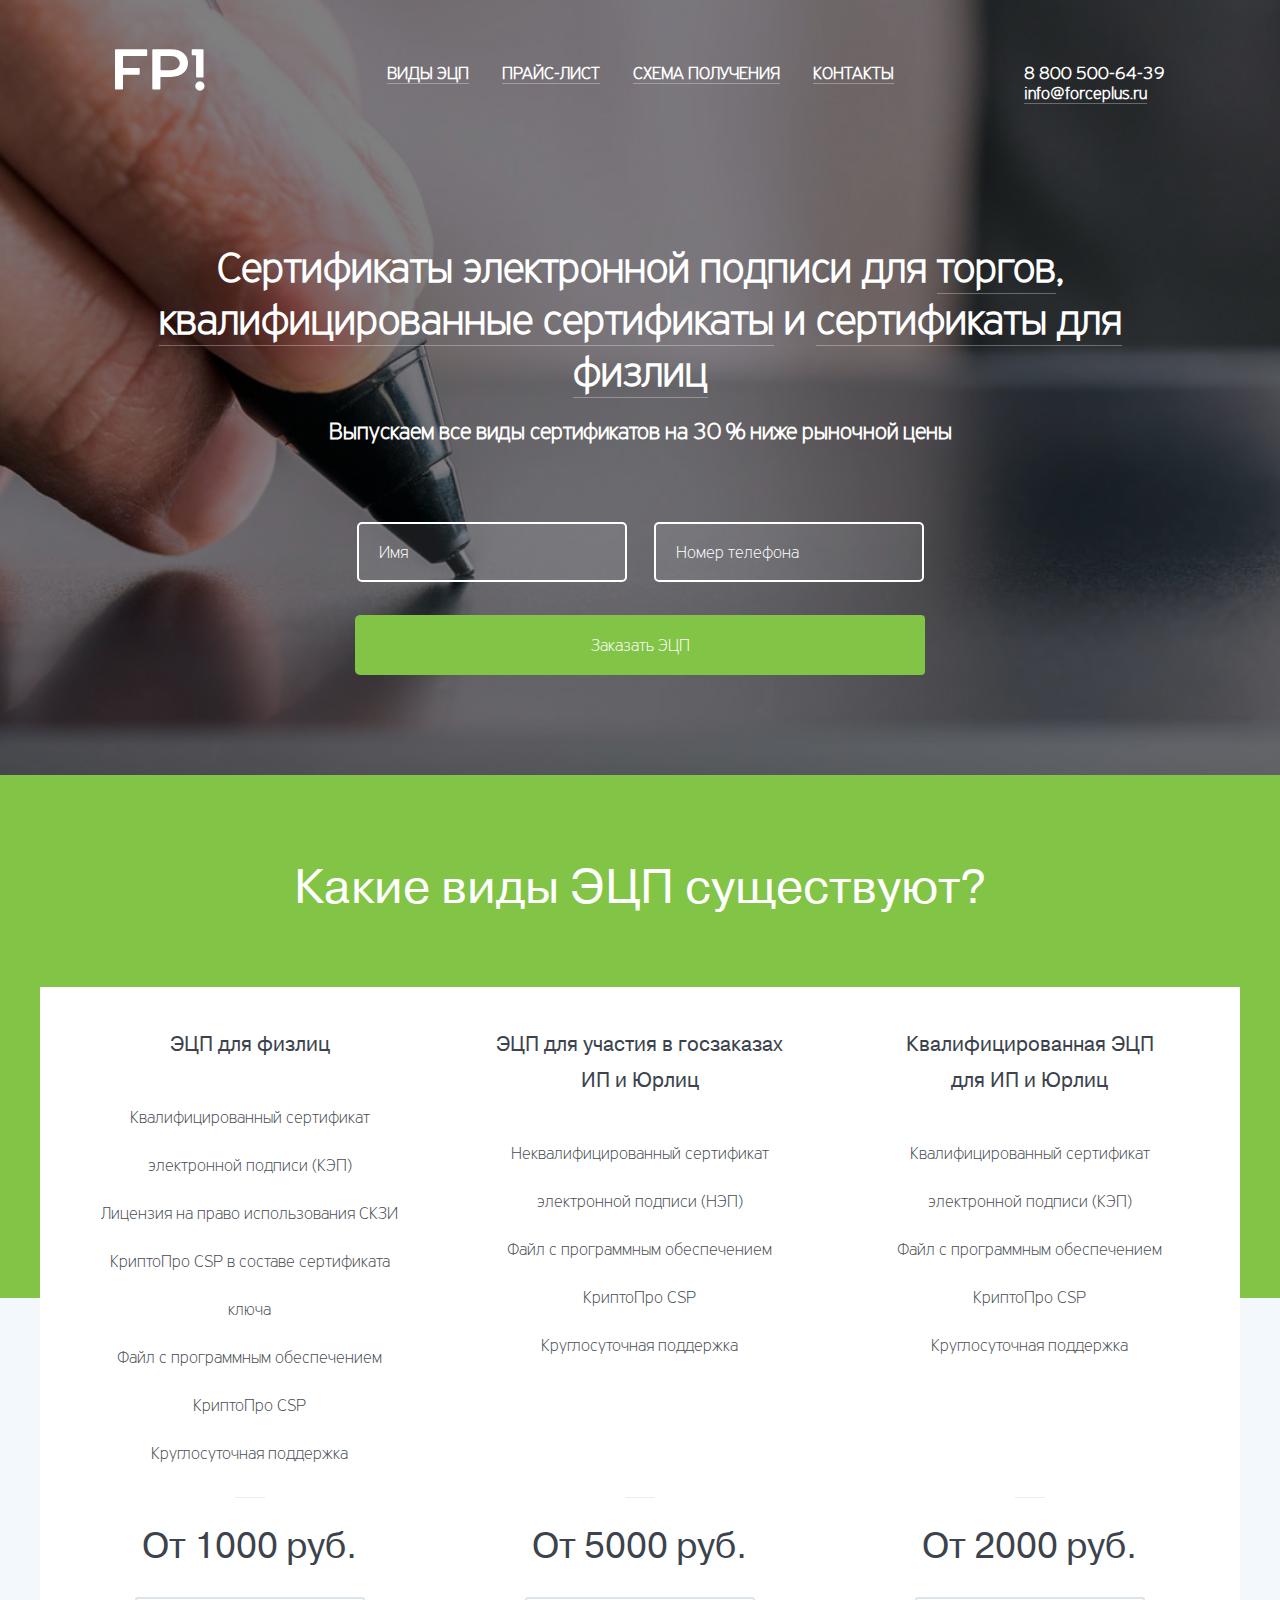
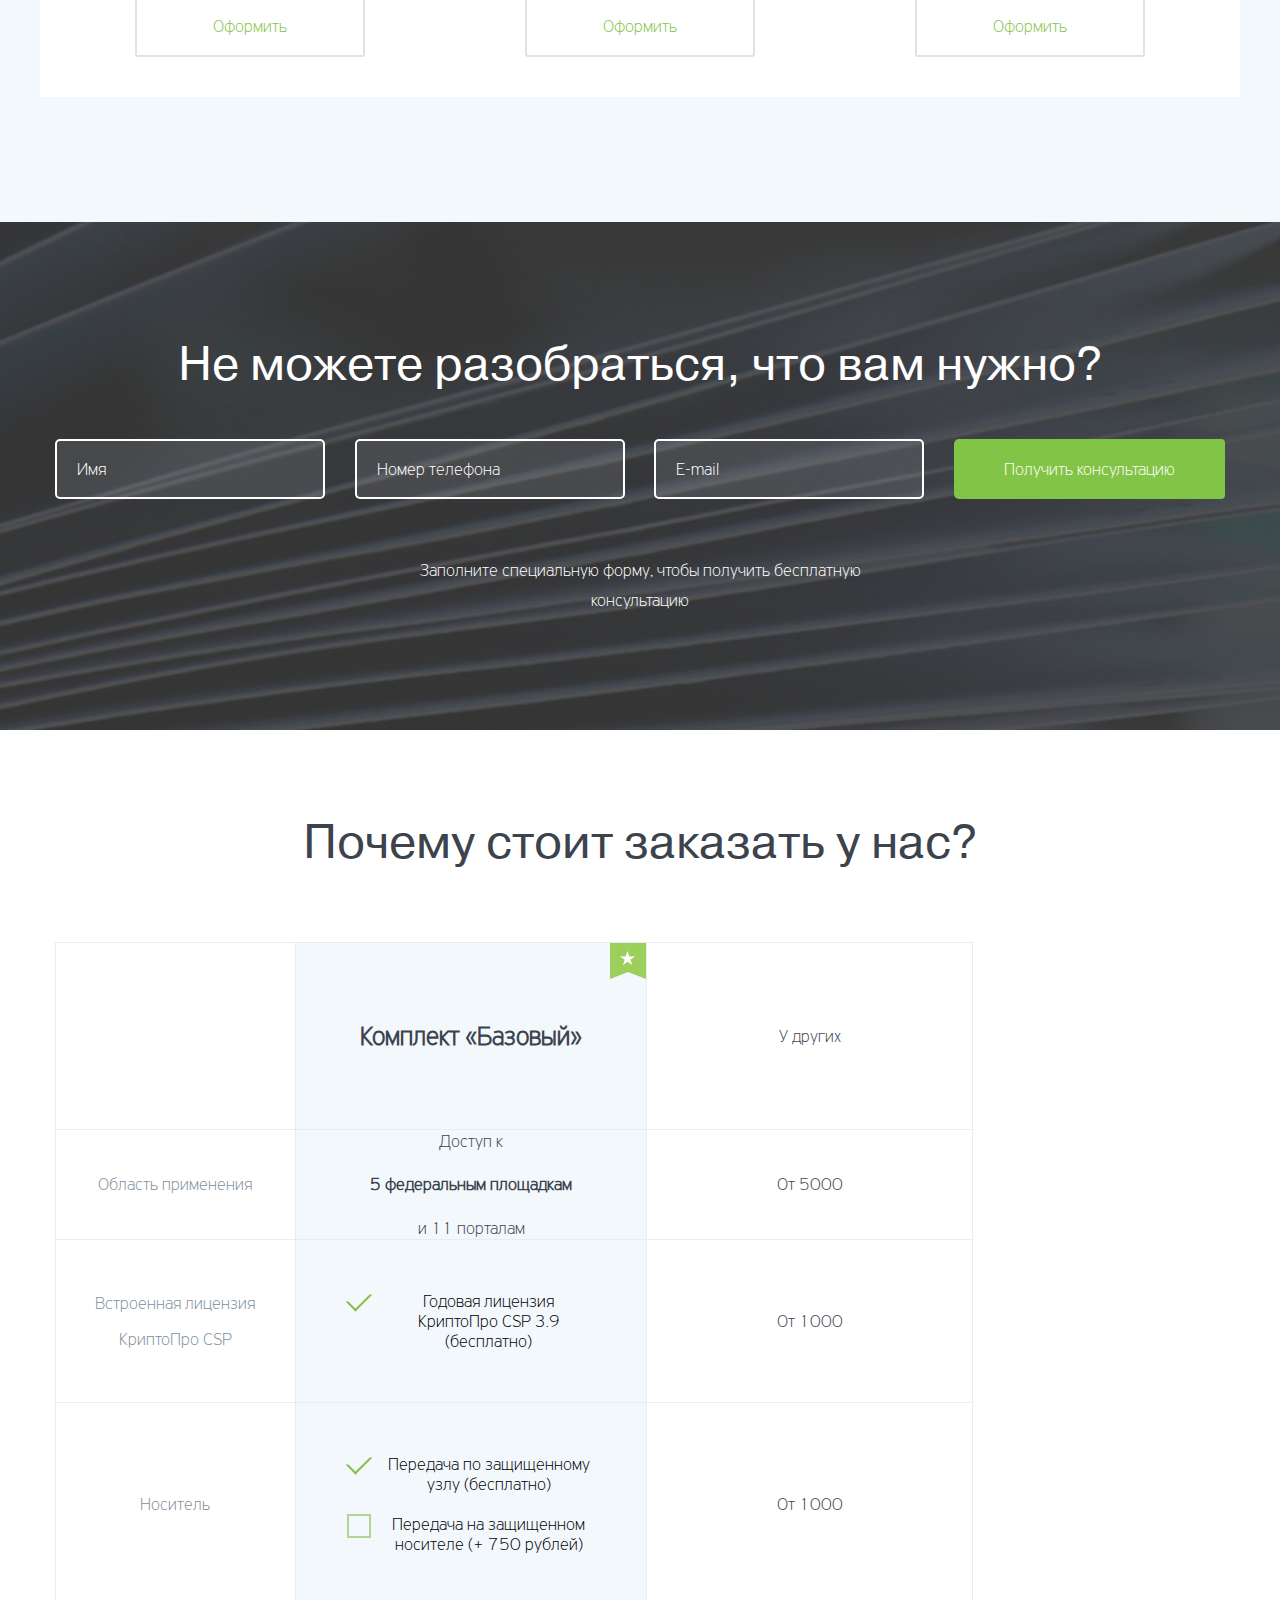
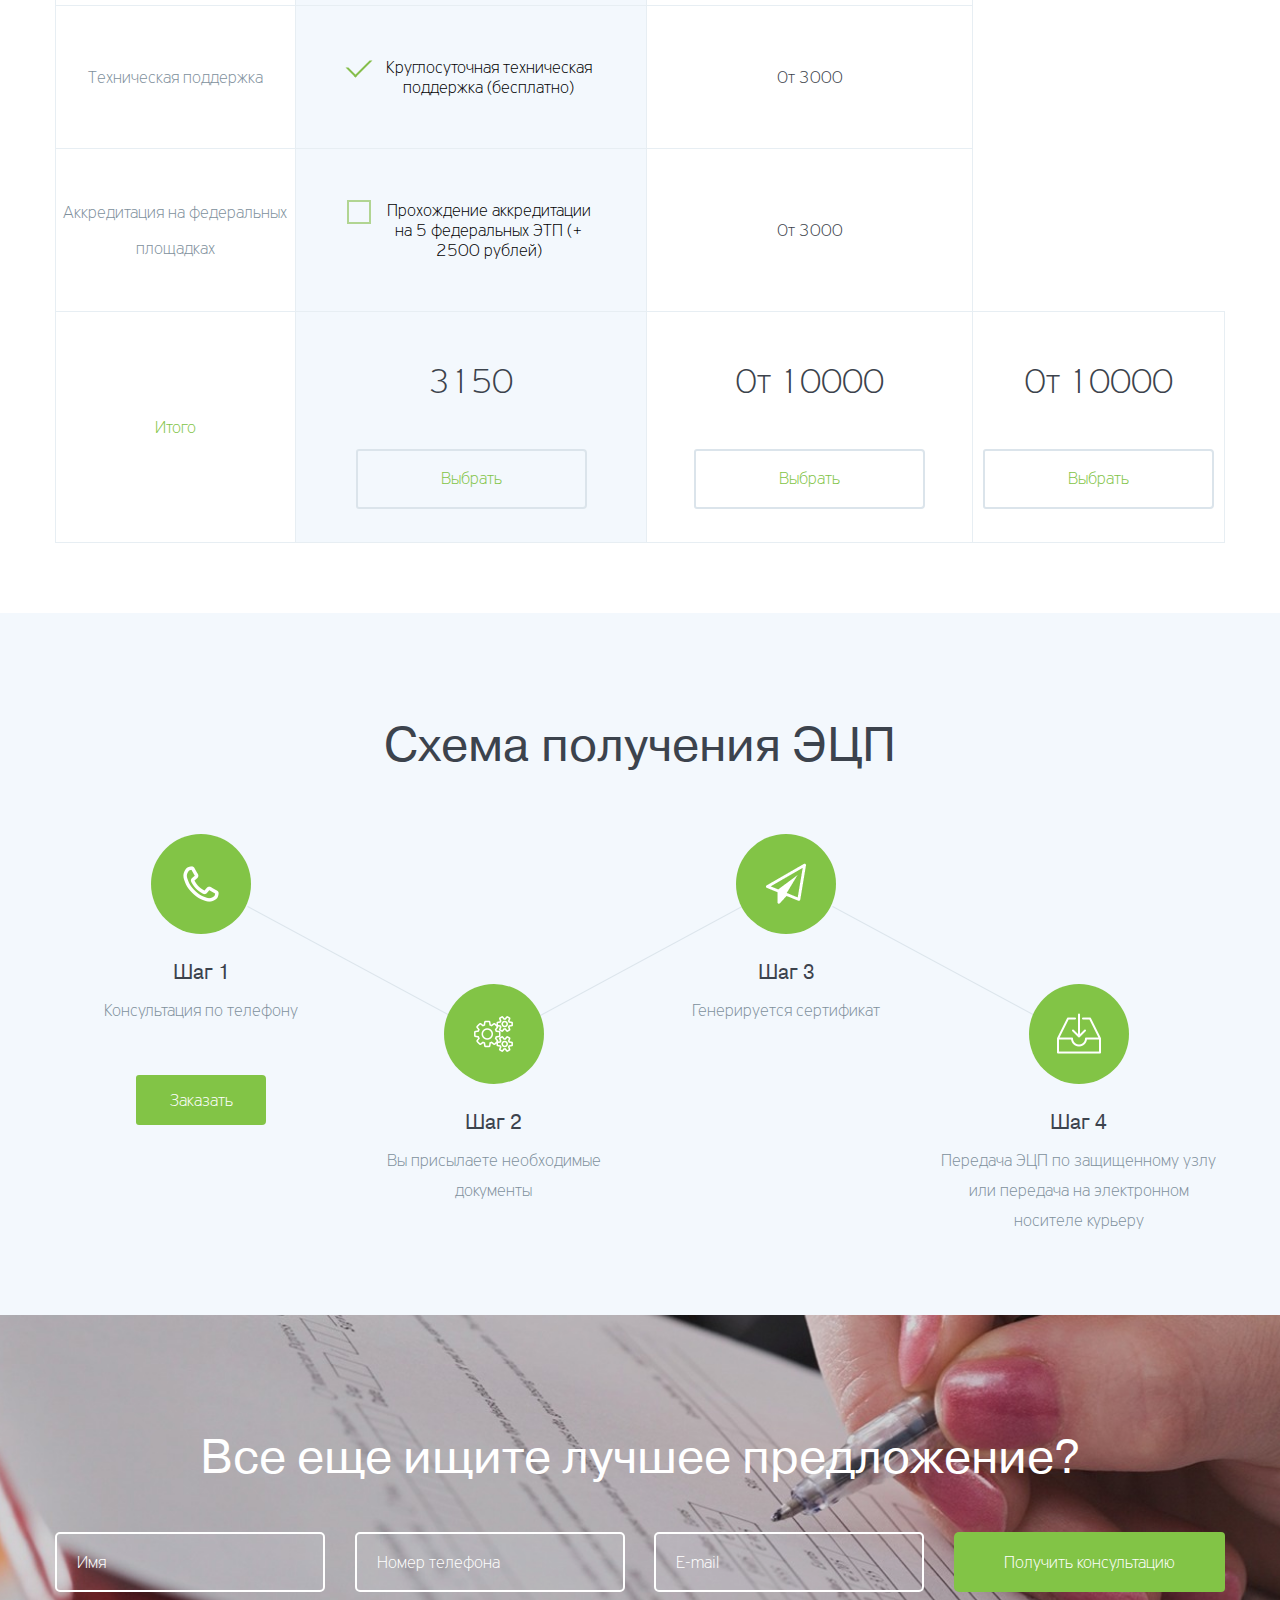
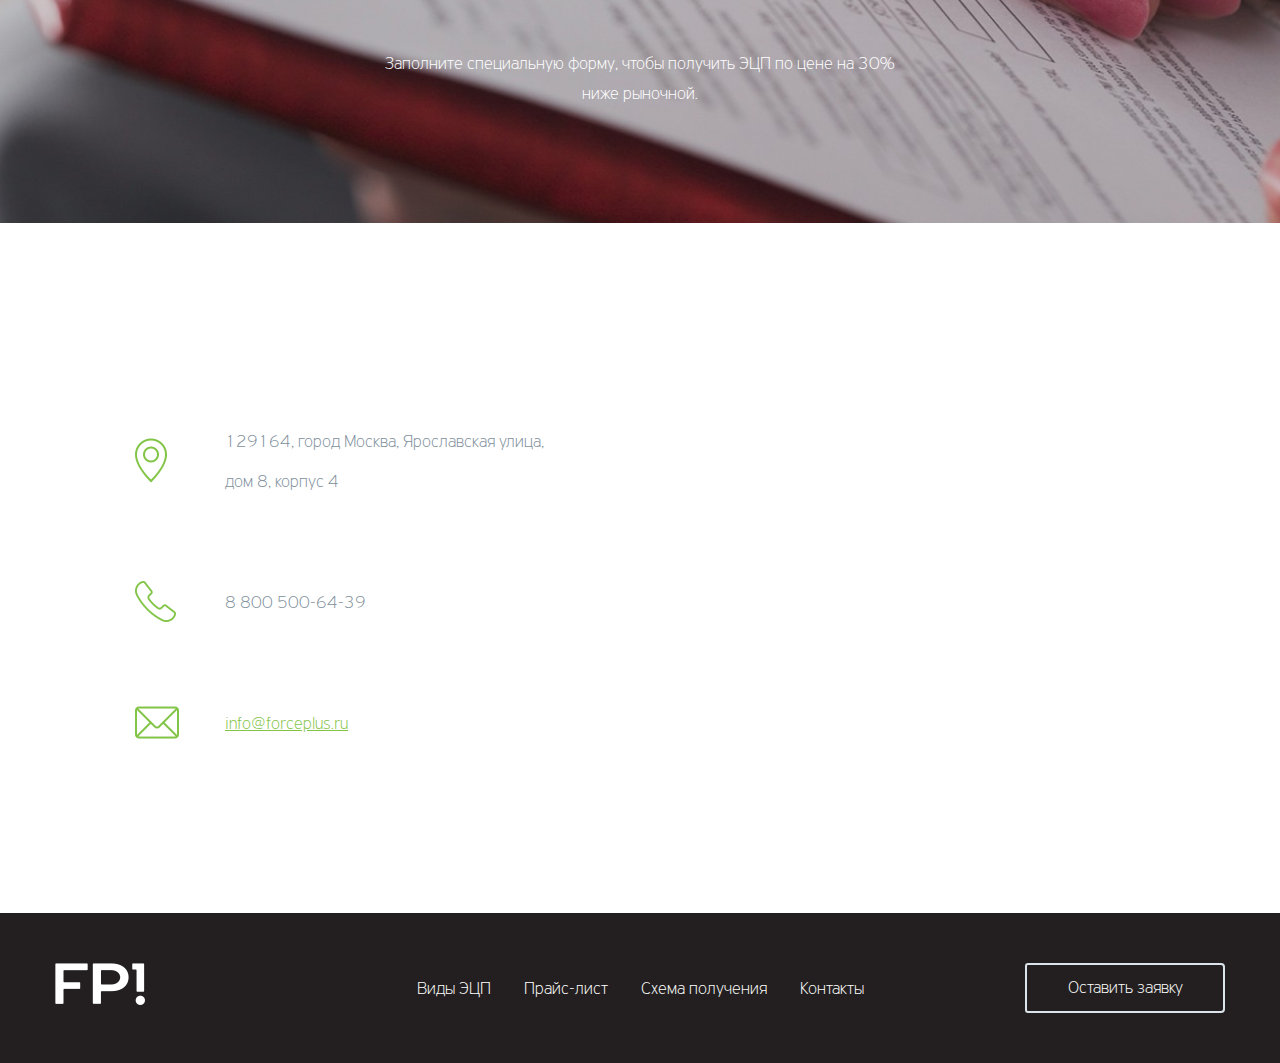
==== commit 667716d5: "js edit" ====
--- a/index.html
+++ b/index.html
@@ -39,336 +39,319 @@
 				<a href="index.html" class="logo"><h4><img src="img/FP1.svg" alt="" width="90" height="42"></h4></a>
 				
 				<a href="mailto:info@forceplus.ru" class="phone-number"><h4>8 800 500-64-39 <br>
-				<span>info@forceplus.ru</span></h4></a>
-				
-				
-		
-				
+					<span>info@forceplus.ru</span></h4></a>
+
+
+
+
+				</div>
+			</div>
+			<div class="wrapper">
+				<h1>Сертификаты электронной подписи для <span>торгов</span>, <span>квалифицированные сертификаты</span> и <span>сертификаты для физлиц</span> 
+				</h1>
+
+
+
+
+
+				<center><h2>Выпускаем все виды сертификатов на 30 % ниже рыночной цены</h2></center>
+				<br> <br> <br>
+				<form class="form header-form" method="post" id="feedback-valid-1" action="sendmail.php">
+					<input type="text" name="name" placeholder="Имя">  
+					<input type="tel" name="phone" class="mask" placeholder="Номер телефона"><br> 
+					<input class="btn" type="submit" value="Заказать ЭЦП">
+				</form>
+			</div>
+
+
+			<div class="video">
+				<video autoplay loop="true" autoplay poster="img/header.jpg">
+					<source src="video/mp4_version.mp4" type="video/mp4" />
+				</video>
+
+			</div>
+
+		</header>
+
+		<section class="section-1" id="c1">
+			<div class="wrapper">
+				<div class="title">Какие виды ЭЦП существуют?</div>
+			</div>
+			<div class="wrapper bg-color">
+				<div class="w-33">
+					<div class="head">ЭЦП для физлиц</div>
+					<ul class="list-1">
+						<li>Квалифицированный сертификат электронной подписи (КЭП)</li>
+						<li> Лицензия на право использования СКЗИ КриптоПро CSP в составе сертификата ключа</li>
+						<li>Файл с программным обеспечением</li>
+						<li>КриптоПро CSP</li>
+						<li>Круглосуточная поддержка</li>
+					</ul>
+					<div class="abs">
+						<div class="price">От 1000 руб.</div>
+						<a href="#call" class="modal-form order js-type">Оформить</a>
+					</div>
+				</div>
+				<div class="w-33">
+					<div class="head">ЭЦП для участия в госзаказах ИП и Юрлиц</div>
+					<ul class="list-1">
+						<li>Неквалифицированный сертификат электронной подписи (НЭП)</li>
+						<li>Файл с программным обеспечением</li>
+						<li>КриптоПро CSP</li>
+						<li>Круглосуточная поддержка</li>
+					</ul>
+					<div class="abs">
+						<div class="price">От 5000 руб.</div>
+						<a href="#call" class="modal-form order js-type">Оформить</a>
+					</div>
+				</div>
+				<div class="w-33">
+					<div class="head">Квалифицированная ЭЦП<br> для ИП и Юрлиц</div>
+					<ul class="list-1">
+						<li>Квалифицированный сертификат электронной подписи (КЭП)</li>
+						<li>Файл с программным обеспечением</li>
+						<li>КриптоПро CSP</li>
+						<li>Круглосуточная поддержка</li>
+					</ul>
+					<div class="abs">
+						<div class="price">От 2000 руб.</div>
+						<a href="#call" class="modal-form order js-type">Оформить</a>
+					</div>
+				</div>
+			</div>
+		</section>
+
+		<div class="section forms section-form-1">
+			<div class="wrapper">
+				<div class="title">Не можете разобраться, что вам нужно?</div>
+				<form class="form land-f justify-c" method="post" id="feedback-valid-2" action="sendmail.php">
+					<input type="text" name="name" placeholder="Имя">  
+					<input type="tel" name="phone" class="mask" placeholder="Номер телефона">
+					<input type="email" name="email" placeholder="E-mail">
+					<input class="btn" type="submit" value="Получить консультацию">
+				</form>
+				<div class="notes">Заполните специальную форму, чтобы получить бесплатную <br>консультацию</div>
 			</div>
 		</div>
-		<div class="wrapper">
-			<h1>Сертификаты электронной подписи для <span>торгов</span>, <span>квалифицированные сертификаты</span> и <span>сертификаты для физлиц</span> 
-</h1>
-
-
-
-
-
-			 <center><h2>Выпускаем все виды сертификатов на 30 % ниже рыночной цены</h2></center>
-			 <br> <br> <br>
-			<form class="form header-form" method="post" id="feedback-valid-1" action="sendmail.php">
-				<input type="text" name="name" placeholder="Имя">  
-				<input type="tel" name="phone" class="mask" placeholder="Номер телефона"><br> 
-				<input class="btn" type="submit" value="Заказать ЭЦП">
-			</form>
-		</div>
-
-
-		<div class="video">
-			<video autoplay loop muted="muted">
-				<source src="video/mp4_version.mp4" type="video/mp4" />
-		
-			</video>
-			
-		</div>
-
-	</header>
-
-	<section class="section-1" id="c1">
-		<div class="wrapper">
-			<div class="title">Какие виды ЭЦП существуют?</div>
-		</div>
-		<div class="wrapper bg-color">
-			<div class="w-33">
-				<div class="head">ЭЦП для физлиц</div>
-				<ul class="list-1">
-					<li>Квалифицированный сертификат электронной подписи (КЭП)</li>
-					<li> Лицензия на право использования СКЗИ КриптоПро CSP в составе сертификата ключа</li>
-					<li>Файл с программным обеспечением</li>
-					<li>КриптоПро CSP</li>
-					<li>Круглосуточная поддержка</li>
-				</ul>
-				<div class="abs">
-					<div class="price">От 1000 руб.</div>
-					<a href="#call" class="modal-form order js-type">Оформить</a>
-				</div>
-			</div>
-			<div class="w-33">
-				<div class="head">ЭЦП для участия в госзаказах ИП и Юрлиц</div>
-				<ul class="list-1">
-					<li>Неквалифицированный сертификат электронной подписи (НЭП)</li>
-					<li>Файл с программным обеспечением</li>
-					<li>КриптоПро CSP</li>
-					<li>Круглосуточная поддержка</li>
-				</ul>
-				<div class="abs">
-					<div class="price">От 5000 руб.</div>
-					<a href="#call" class="modal-form order js-type">Оформить</a>
-				</div>
-			</div>
-			<div class="w-33">
-				<div class="head">Квалифицированная ЭЦП<br> для ИП и Юрлиц</div>
-				<ul class="list-1">
-					<li>Квалифицированный сертификат электронной подписи (КЭП)</li>
-					<li>Файл с программным обеспечением</li>
-					<li>КриптоПро CSP</li>
-					<li>Круглосуточная поддержка</li>
-				</ul>
-				<div class="abs">
-					<div class="price">От 2000 руб.</div>
-					<a href="#call" class="modal-form order js-type">Оформить</a>
-				</div>
-			</div>
-		</div>
-	</section>
-
-	<div class="section forms section-form-1">
-		<div class="wrapper">
-			<div class="title">Не можете разобраться, что вам нужно?</div>
-			<form class="form land-f justify-c" method="post" id="feedback-valid-2" action="sendmail.php">
-				<input type="text" name="name" placeholder="Имя">  
-				<input type="tel" name="phone" class="mask" placeholder="Номер телефона">
-				<input type="email" name="email" placeholder="E-mail">
-				<input class="btn" type="submit" value="Получить консультацию">
-			</form>
-			<div class="notes">Заполните специальную форму, чтобы получить бесплатную <br>консультацию</div>
+
+		<section class="section-2" id="c2">
+			<div class="wrapper">
+				<div class="title">Почему стоит заказать у нас?</div>
+				<table class="table">
+					<tr>
+						<td>&nbsp;</td>
+						<td class="stl-1 edit"><h2>Комплект «Базовый»</h2></td>
+						<td class="stl-2">У других</td>
+					</tr>
+					<tr>
+						<td class="stl-0">Область применения</td>
+						<td class="stl-1">Доступ к <h4><span>5 федеральным площадкам</span></h4> и 11 порталам</td>
+						<td class="stl-2">От 5000</td>
+
+					</tr>
+					<tr>
+						<td class="stl-0">Встроенная лицензия КриптоПро CSP</td>
+						<td class="stl-1">
+
+							<div class="boxes">
+								<input type="checkbox" id="box-5" checked>
+								<label for="box-5">Годовая лицензия КриптоПро CSP 3.9 (бесплатно)</label>
+
+
+							</div>
+
+
+						</td>
+						<td class="stl-2">От 1000</td>
+					</tr>
+					<tr>
+						<td class="stl-0">Носитель</td>
+						<td class="stl-1">
+
+							<div class="boxes">
+								<input type="checkbox" id="box-1" checked>
+								<label for="box-1">Передача по защищенному узлу (бесплатно)</label>
+								
+									<input type="checkbox" id="box-2" value="750">
+									<label class="js-inp" for="box-2">Передача на защищенном носителе (+ 750 рублей)</label>
+
+							
+
+
+
+
+
+
+
+
+
+
+
+
+
+							</div>
+
+						</td>
+
+
+
+
+
+
+
+						<td class="stl-2">От 1000</td>
+					</tr>
+
+					<tr>
+						<td class="stl-0">Техническая поддержка</td>
+						<td class="stl-1">
+
+							<div class="boxes">
+								<input type="checkbox" id="box-3" checked>
+								<label for="box-3">Круглосуточная техническая поддержка (бесплатно)</label>
+
+
+							</div>
+
+
+
+
+						</td>
+						<td class="stl-2">От 3000</td>
+					</tr>
+
+
+					<tr>
+						<td class="stl-0">Аккредитация на федеральных площадках</td>
+
+						<td class="stl-1">
+
+
+
+							<div class="boxes"> 
+								<input type="checkbox" id="box-4" value="2500">
+								<label class="js-inp" for="box-4">Прохождение аккредитации на 5 федеральных ЭТП (+ 2500 рублей)</label>
+							</div>
+
+
+						</td> 
+
+
+
+
+
+						<td class="stl-2">От 3000</td>
+					</tr>
+					<tr>
+						<td rowspan="2" class="result">Итого</td>
+						<td class="stl-1"><span class="price-2">
+
+							<output id="rezultat">3150</output>
+
+
+</span></td>
+
+<td class="stl-2"><span class="price-2">От 10000</span></td>
+<td class="stl-2"><span class="price-2">От 10000</span></td>
+</tr>
+<tr>
+	<td class="stl-1"><a href="#call" data-val="6990" class="modal-form choose js-wh">Выбрать</a></td>
+	<td class="stl-2"><a href="#call" data-val="6990" class="modal-form choose js-wh">Выбрать</a></td>
+	<td class="stl-3C"><a href="#call" data-val="6990" class="modal-form choose js-wh">Выбрать</a></td>
+</tr>
+</table>
+</div>
+</section>
+
+<section class="section-3" id="c3">
+	<div class="wrapper">
+		<div class="title">Схема получения ЭЦП</div>
+		<div class="scheme clearfix">
+			<div class="w-25">
+				<div class="icon-c ic-1"></div>
+				<div class="step">Шаг 1<span>Консультация по телефону</span></div>
+				<a href="#call" data-val="Схема" class="modal-form order-1 js-wh">Заказать</a>
+			</div>
+			<div class="w-25">
+				<div class="icon-c ic-2"></div>
+				<div class="step">Шаг 2<span>Вы присылаете необходимые документы</span></div>
+			</div>
+			<div class="w-25">
+				<div class="icon-c ic-3"></div>
+				<div class="step">Шаг 3<span>Генерируется сертификат</span></div>
+			</div>
+			<div class="w-25">
+				<div class="icon-c ic-4"></div>
+				<div class="step">Шаг 4<span>Передача ЭЦП по защищенному узлу или передача на электронном носителе курьеру</span></div>
+			</div>
 		</div>
 	</div>
-
- 	<section class="section-2" id="c2">
-		<div class="wrapper">
-			<div class="title">Почему стоит заказать у нас?</div>
-			<table class="table">
-				<tr>
-					<td>&nbsp;</td>
-					<td class="stl-1 edit"><h2>Комплект «Базовый»</h2></td>
-					<td class="stl-2">У других</td>
-				</tr>
-				<tr>
-					<td class="stl-0">Область применения</td>
-					<td class="stl-1">Доступ к <h4><span>5 федеральным площадкам</span></h4> и 11 порталам</td>
-					<td class="stl-2">От 5000</td>
-					
-				</tr>
-				<tr>
-					<td class="stl-0">Встроенная лицензия КриптоПро CSP</td>
-					<td class="stl-1">
-					    
-					  	 <div class="boxes">
-  <input type="checkbox" id="box-5" checked>
-  <label for="box-5">Годовая лицензия КриптоПро CSP 3.9 (бесплатно)</label>
-  
-
-</div>
-
-
-					</td>
-					<td class="stl-2">От 1000</td>
-				</tr>
-				<tr>
-					<td class="stl-0">Носитель</td>
-					<td class="stl-1">
-					    
-					    <div class="boxes">
-  <input type="checkbox" id="box-1" checked>
-  <label for="box-1">Передача по защищенному узлу (бесплатно)</label>
-
- <input type="checkbox" id="box-2" value="750">
-  <label for="box-2">Передача на защищенном носителе (+ 750 рублей)</label>
-   
-   
-  
- 
-
-
-
-
-
-
-
-
-
-
-
-</div>
-
-</td>
-
-
-
-
-
-
-				
-					<td class="stl-2">От 1000</td>
-				</tr>
-				
-				<tr>
-					<td class="stl-0">Техническая поддержка</td>
-					<td class="stl-1">
-					   
-				 <div class="boxes">
-  <input type="checkbox" id="box-3" checked>
-  <label for="box-3">Круглосуточная техническая поддержка (бесплатно)</label>
-  
-
-</div>
-
-					   
-
-
-					</td>
-					<td class="stl-2">От 3000</td>
-				</tr>
-				
-				
-				<tr>
-					<td class="stl-0">Аккредитация на федеральных площадках</td>
-					
-					<td class="stl-1">
-					     
-					     
-					     
-			  	 	 <div class="boxes"> <form name="Sum">	  
-   <input type="checkbox" id="box-4" value="2500">
-  <label for="box-4">Прохождение аккредитации на 5 федеральных ЭТП (+ 2500 рублей)</label>
-  </form></div>
-					
-					
-					   </td> 
-
-
-  
-
-				
-					<td class="stl-2">От 3000</td>
-				</tr>
-				<tr>
-					<td rowspan="2" class="result">Итого</td>
-					<td class="stl-1"><span class="price-2">
-					 
-					   <output id="rezultat">3150</output>
-
-<script>
-var s = document.forms.Sum,
-    d = s.querySelectorAll('input[type="checkbox"]:not([value]), input[type="checkbox"][value=""]');
-  for (var i = 0; i < d.length; i++) // чтобы не было написано NaN, убираем в disabled пункты, где не прописаны значения
-    d[i].disabled = true;
-s.onchange = function() { // начало работы функции сложения
-  var n = s.querySelectorAll('[type="checkbox"]'),
-      itog = 3150;
-  for(var j=0; j<n.length; j++)
-    n[j].checked ? itog += parseFloat(n[j].value) : itog;
-    document.getElementById('rezultat').innerHTML = '' + itog;
-}
-</script>
-
-
-
-
-</span></td>
-
-					<td class="stl-2"><span class="price-2">От 10000</span></td>
-					<td class="stl-2"><span class="price-2">От 10000</span></td>
-				</tr>
-				<tr>
-					<td class="stl-1"><a href="#call" data-val="6990" class="modal-form choose js-wh">Выбрать</a></td>
-					<td class="stl-2"><a href="#call" data-val="6990" class="modal-form choose js-wh">Выбрать</a></td>
-					<td class="stl-3C"><a href="#call" data-val="6990" class="modal-form choose js-wh">Выбрать</a></td>
-				</tr>
-			</table>
-		</div>
-	</section>
-
-	<section class="section-3" id="c3">
-		<div class="wrapper">
-			<div class="title">Схема получения ЭЦП</div>
-			<div class="scheme clearfix">
-				<div class="w-25">
-					<div class="icon-c ic-1"></div>
-					<div class="step">Шаг 1<span>Консультация по телефону</span></div>
-					<a href="#call" data-val="Схема" class="modal-form order-1 js-wh">Заказать</a>
-				</div>
-				<div class="w-25">
-					<div class="icon-c ic-2"></div>
-					<div class="step">Шаг 2<span>Вы присылаете необходимые документы</span></div>
-				</div>
-				<div class="w-25">
-					<div class="icon-c ic-3"></div>
-					<div class="step">Шаг 3<span>Генерируется сертификат</span></div>
-				</div>
-				<div class="w-25">
-					<div class="icon-c ic-4"></div>
-					<div class="step">Шаг 4<span>Передача ЭЦП по защищенному узлу или передача на электронном носителе курьеру</span></div>
-				</div>
-			</div>
-		</div>
-	</section>
-
-	<div class="section forms section-form-2">
-		<div class="wrapper">
-			<div class="title">Все еще ищите лучшее предложение?</div>
-			<form class="form land-f justify-c" method="post" id="feedback-valid-3" action="sendmail.php">
-				<input type="text" name="name" placeholder="Имя">  
-				<input type="tel" name="phone" class="mask" placeholder="Номер телефона">
-				<input type="email" name="email" placeholder="E-mail">
-				<input class="btn" type="submit" value="Получить консультацию">
-			</form>
-			<div class="notes">Заполните специальную форму, чтобы получить ЭЦП по цене на 30% <br>ниже рыночной.</div>
-		</div>
-	</div>
-
-	<div class="map" id="c4">
-		<div id="map-canvas"></div>
-		<div class="wrapper">
-			<div class="contact-block">
-				<ul class="address">
-					<li class="i-1">129164, город Москва, Ярославская улица, дом 8, корпус 4</li>
-					<li class="i-2">8 800 500-64-39</li>
-					<li class="i-3"><a href="mailto:info@forceplus.ru">info@forceplus.ru</a></li>
-				</ul>
-			</div>
-		</div>
-	</div>
-
-	<footer class="black-line">
-		<div class="wrapper">
-			<ul class="nav">
-				<li><a href="#c1" class="scr">Виды ЭЦП</a></li>
-				<li><a href="#c2" class="scr">Прайс-лист</a></li>
-				<li><a href="#c3" class="scr">Схема получения</a></li>
-				<li><a href="#c4" class="scr">Контакты</a></li>
-			</ul>
-			<a href="index.html" class="logo"><img src="img/logo.png" alt="" width="90" height="42"></a>
-			<a href="#call" class="modal-form phone-number btn-1">Оставить заявку</a>
-		</div>
-	</footer>
-
-	<div id="call" class="form-all hide">
-		<img src="img/fthx.jpg" alt="" class="l-b" width="460" height="560">
-		<form class="form land-f" method="post" id="feedback-valid-4" action="sendmail.php">
-			<div class="n-form">Оставьте заявку <span>Заполните специальную форму, и мы<br>свяжемся с вами в ближайшее время.</span></div>
+</section>
+
+<div class="section forms section-form-2">
+	<div class="wrapper">
+		<div class="title">Все еще ищите лучшее предложение?</div>
+		<form class="form land-f justify-c" method="post" id="feedback-valid-3" action="sendmail.php">
 			<input type="text" name="name" placeholder="Имя">  
 			<input type="tel" name="phone" class="mask" placeholder="Номер телефона">
 			<input type="email" name="email" placeholder="E-mail">
-			<input type="hidden" value="" class="js-val" name="inp">
-			<input class="btn" type="submit" value="Оставить заявку">
+			<input class="btn" type="submit" value="Получить консультацию">
 		</form>
+		<div class="notes">Заполните специальную форму, чтобы получить ЭЦП по цене на 30% <br>ниже рыночной.</div>
 	</div>
-
-
-	<script src="https://ajax.googleapis.com/ajax/libs/jquery/2.1.4/jquery.min.js"></script>
-	<script src="fancybox/jquery.fancybox.pack.js"></script>
-	<script src="js/check_ajax.js"></script>       
-	<script src="js/jquery.maskedinput.js"></script>   
-	<script src="js/jquery.form.js"></script>       
-	<script src="js/jquery.validate.js"></script>     
-	<script src="js/main.js"></script>
-	<script src="https://api-maps.yandex.ru/2.0-stable/?load=package.standard&lang=ru-RU" type="text/javascript"></script>
-	<script src="js/yandex.js"></script>
-	
-	
-	
+</div>
+
+<div class="map" id="c4">
+	<div id="map-canvas"></div>
+	<div class="wrapper">
+		<div class="contact-block">
+			<ul class="address">
+				<li class="i-1">129164, город Москва, Ярославская улица, дом 8, корпус 4</li>
+				<li class="i-2">8 800 500-64-39</li>
+				<li class="i-3"><a href="mailto:info@forceplus.ru">info@forceplus.ru</a></li>
+			</ul>
+		</div>
+	</div>
+</div>
+
+<footer class="black-line">
+	<div class="wrapper">
+		<ul class="nav">
+			<li><a href="#c1" class="scr">Виды ЭЦП</a></li>
+			<li><a href="#c2" class="scr">Прайс-лист</a></li>
+			<li><a href="#c3" class="scr">Схема получения</a></li>
+			<li><a href="#c4" class="scr">Контакты</a></li>
+		</ul>
+		<a href="index.html" class="logo"><img src="img/logo.png" alt="" width="90" height="42"></a>
+		<a href="#call" class="modal-form phone-number btn-1">Оставить заявку</a>
+	</div>
+</footer>
+
+<div id="call" class="form-all hide">
+	<img src="img/fthx.jpg" alt="" class="l-b" width="460" height="560">
+	<form class="form land-f" method="post" id="feedback-valid-4" action="sendmail.php">
+		<div class="n-form">Оставьте заявку <span>Заполните специальную форму, и мы<br>свяжемся с вами в ближайшее время.</span></div>
+		<input type="text" name="name" placeholder="Имя">  
+		<input type="tel" name="phone" class="mask" placeholder="Номер телефона">
+		<input type="email" name="email" placeholder="E-mail">
+		<input type="hidden" value="" class="js-val" name="inp">
+		<input class="btn" type="submit" value="Оставить заявку">
+	</form>
+</div>
+
+
+<script src="https://ajax.googleapis.com/ajax/libs/jquery/2.1.4/jquery.min.js"></script>
+<script src="fancybox/jquery.fancybox.pack.js"></script>
+<script src="js/check_ajax.js"></script>       
+<script src="js/jquery.maskedinput.js"></script>   
+<script src="js/jquery.form.js"></script>       
+<script src="js/jquery.validate.js"></script>     
+<script src="js/main.js"></script>
+<script src="https://api-maps.yandex.ru/2.0-stable/?load=package.standard&lang=ru-RU" type="text/javascript"></script>
+<script src="js/yandex.js"></script>
+
+
+
 </body>
 </html>
 
